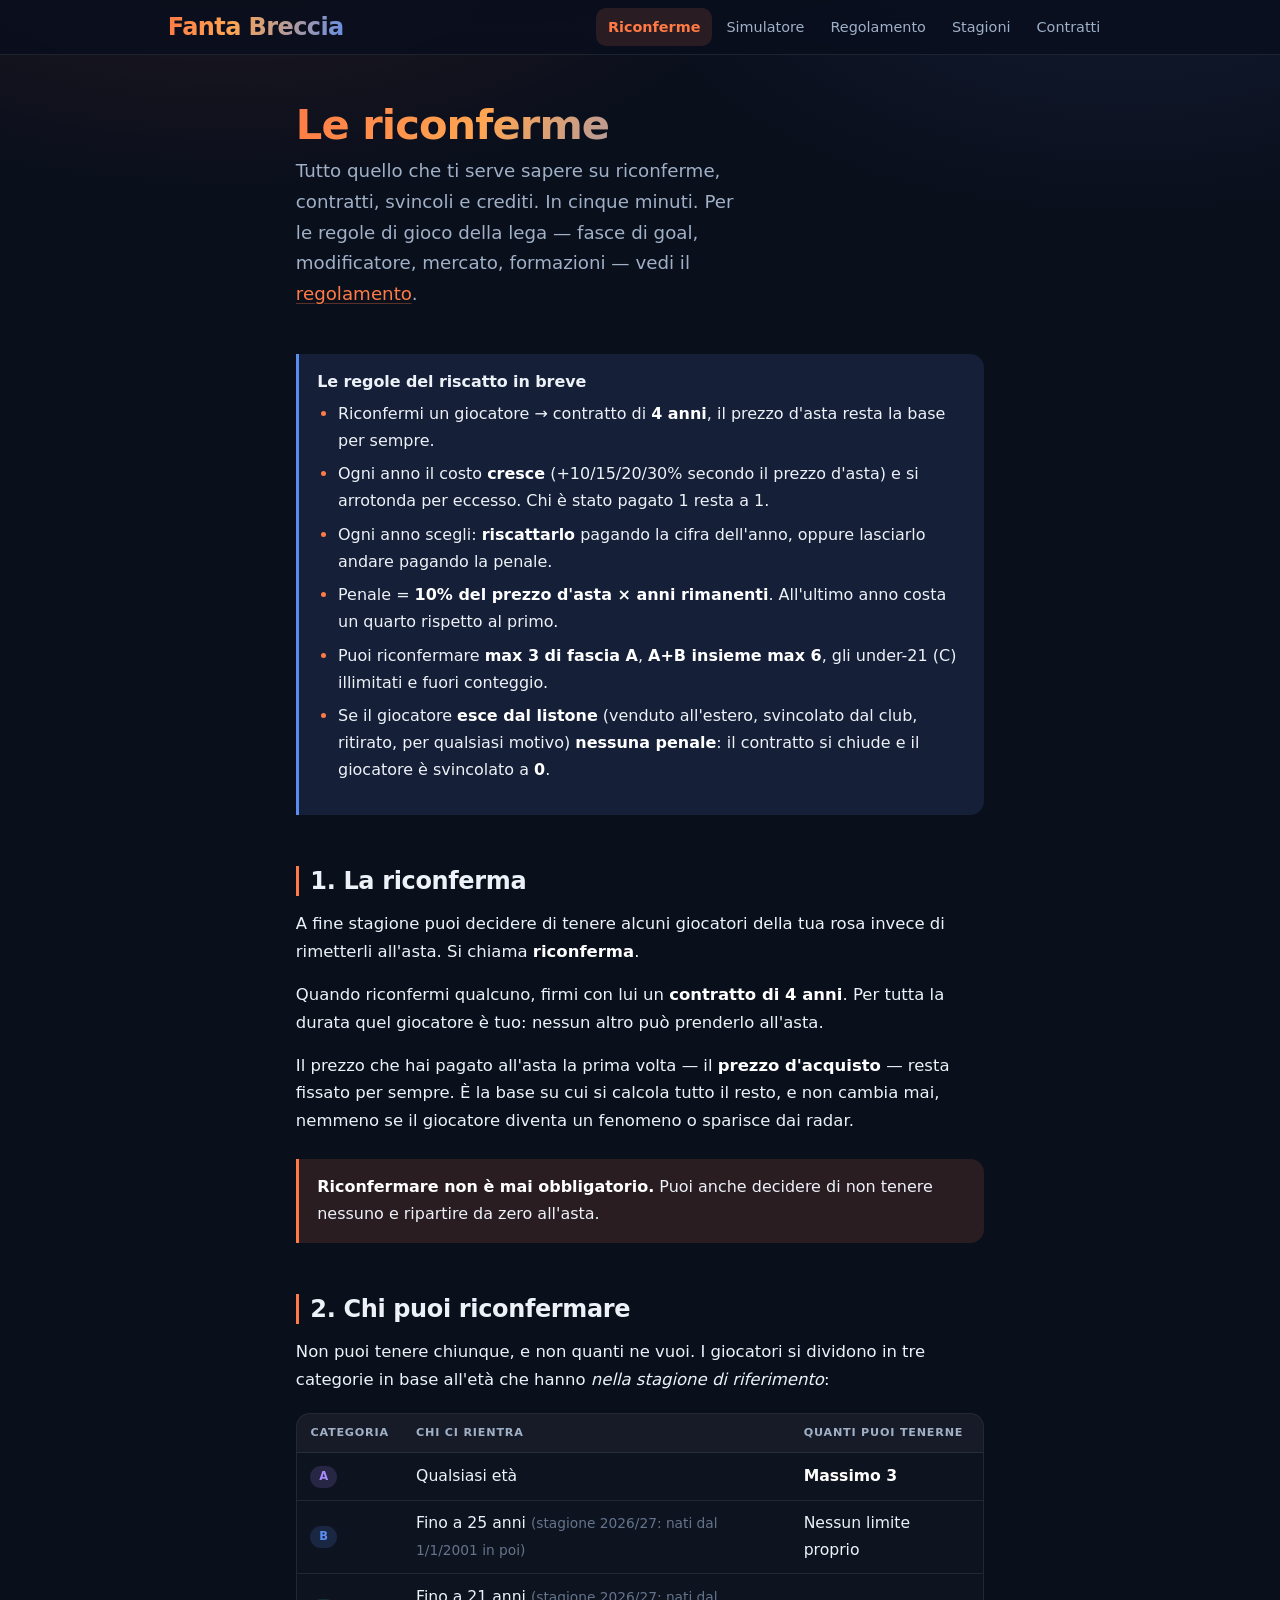
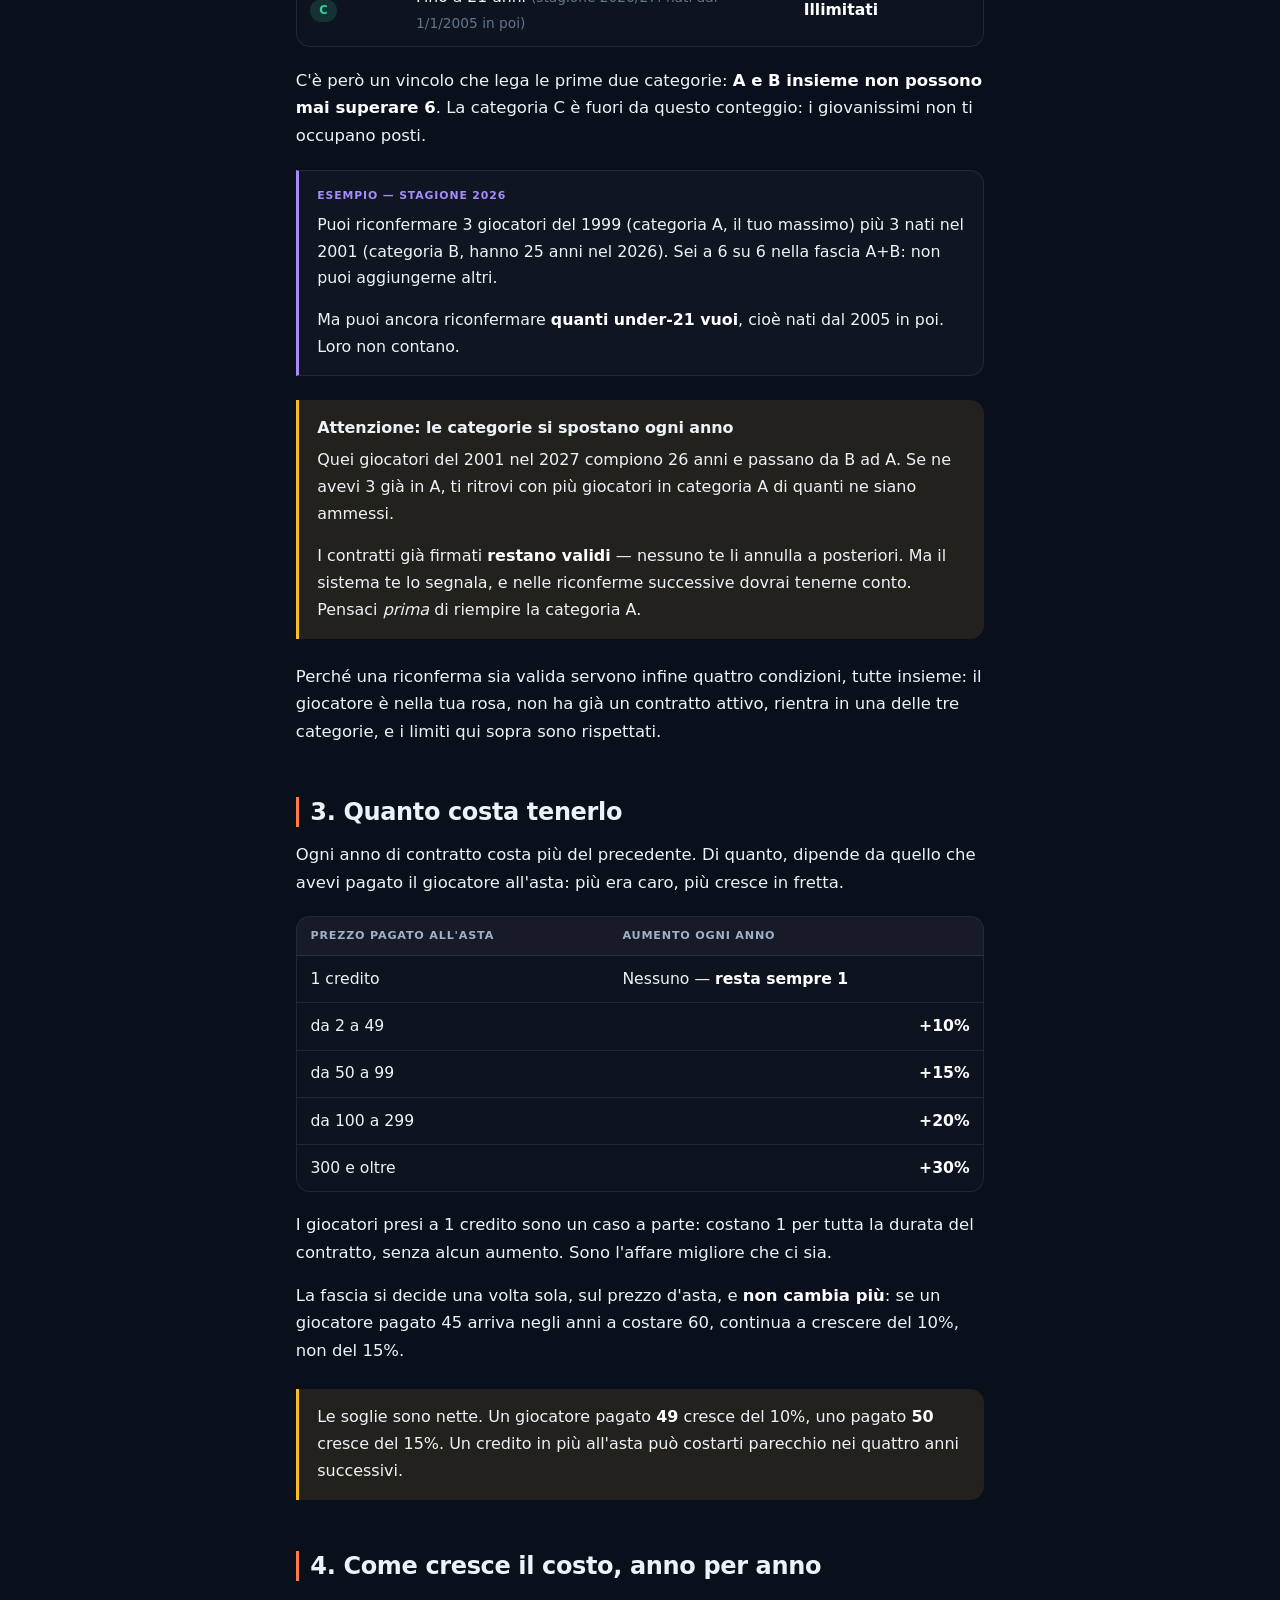
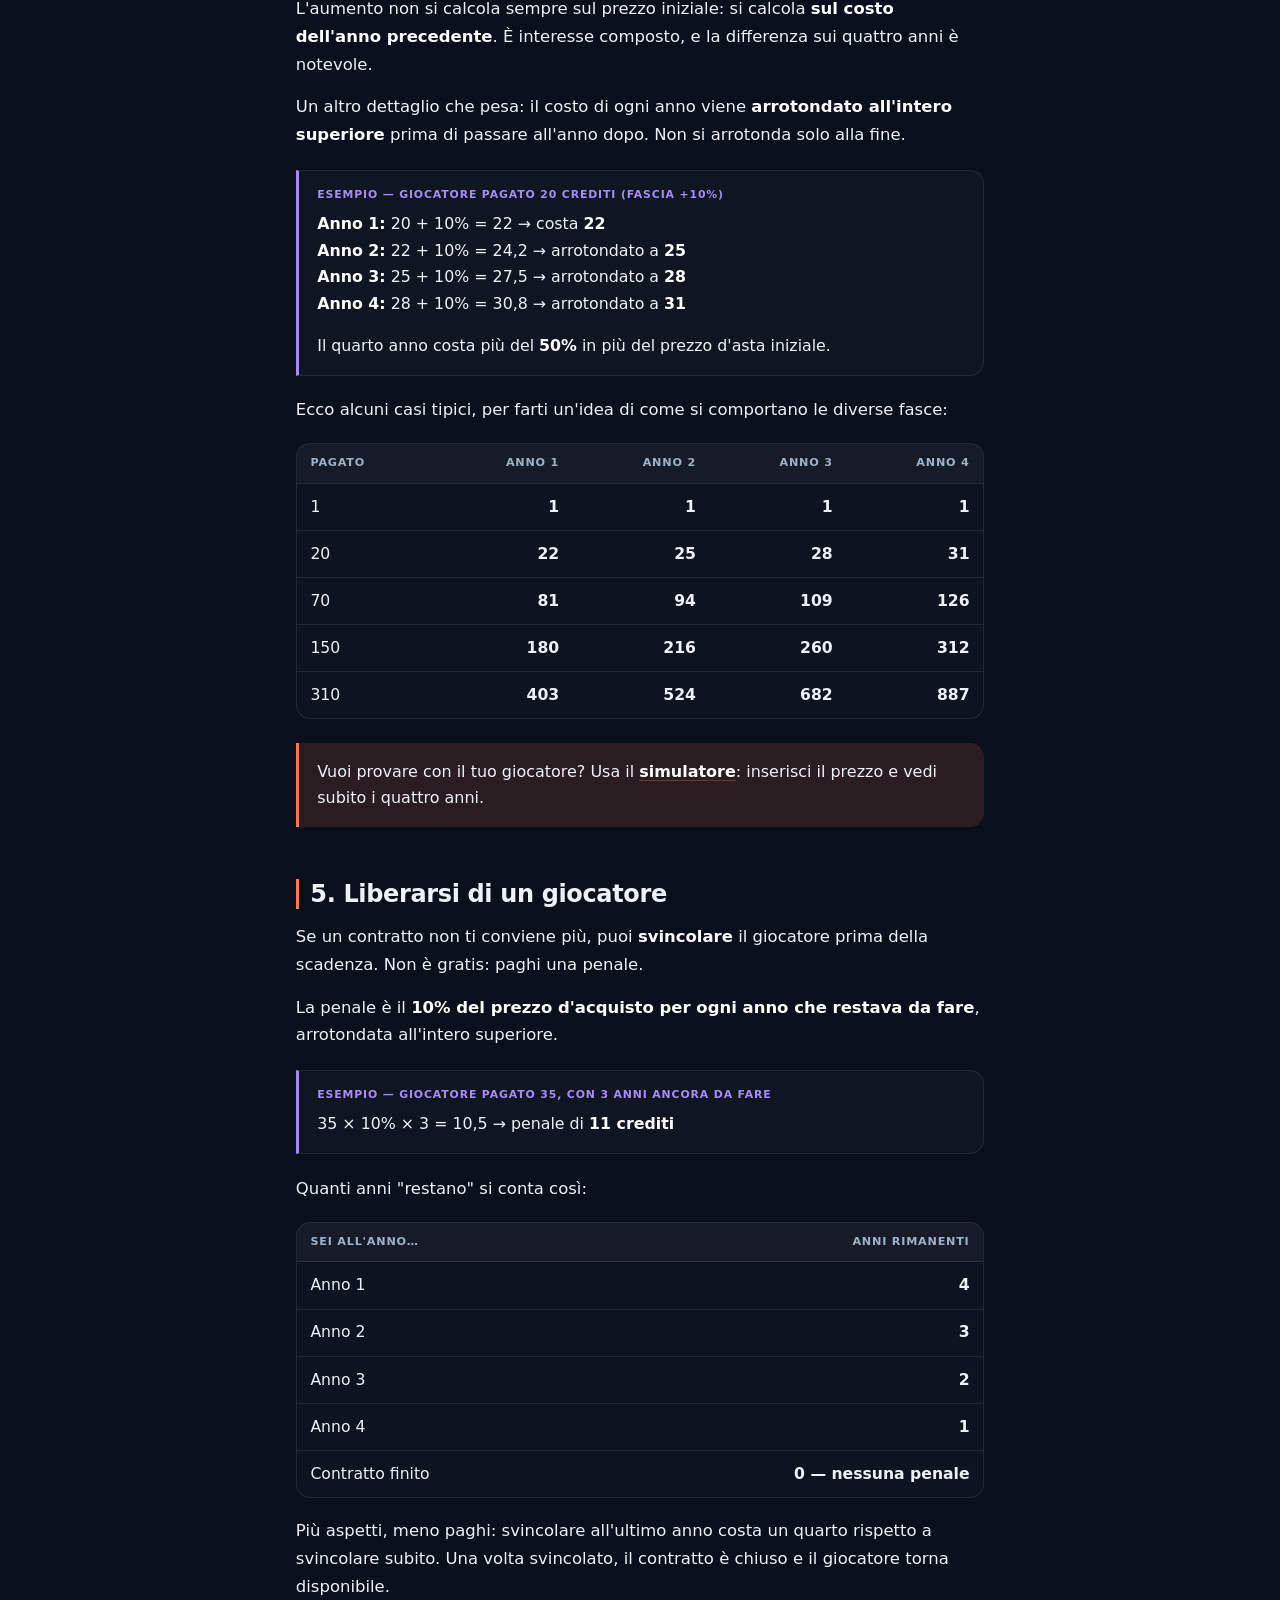
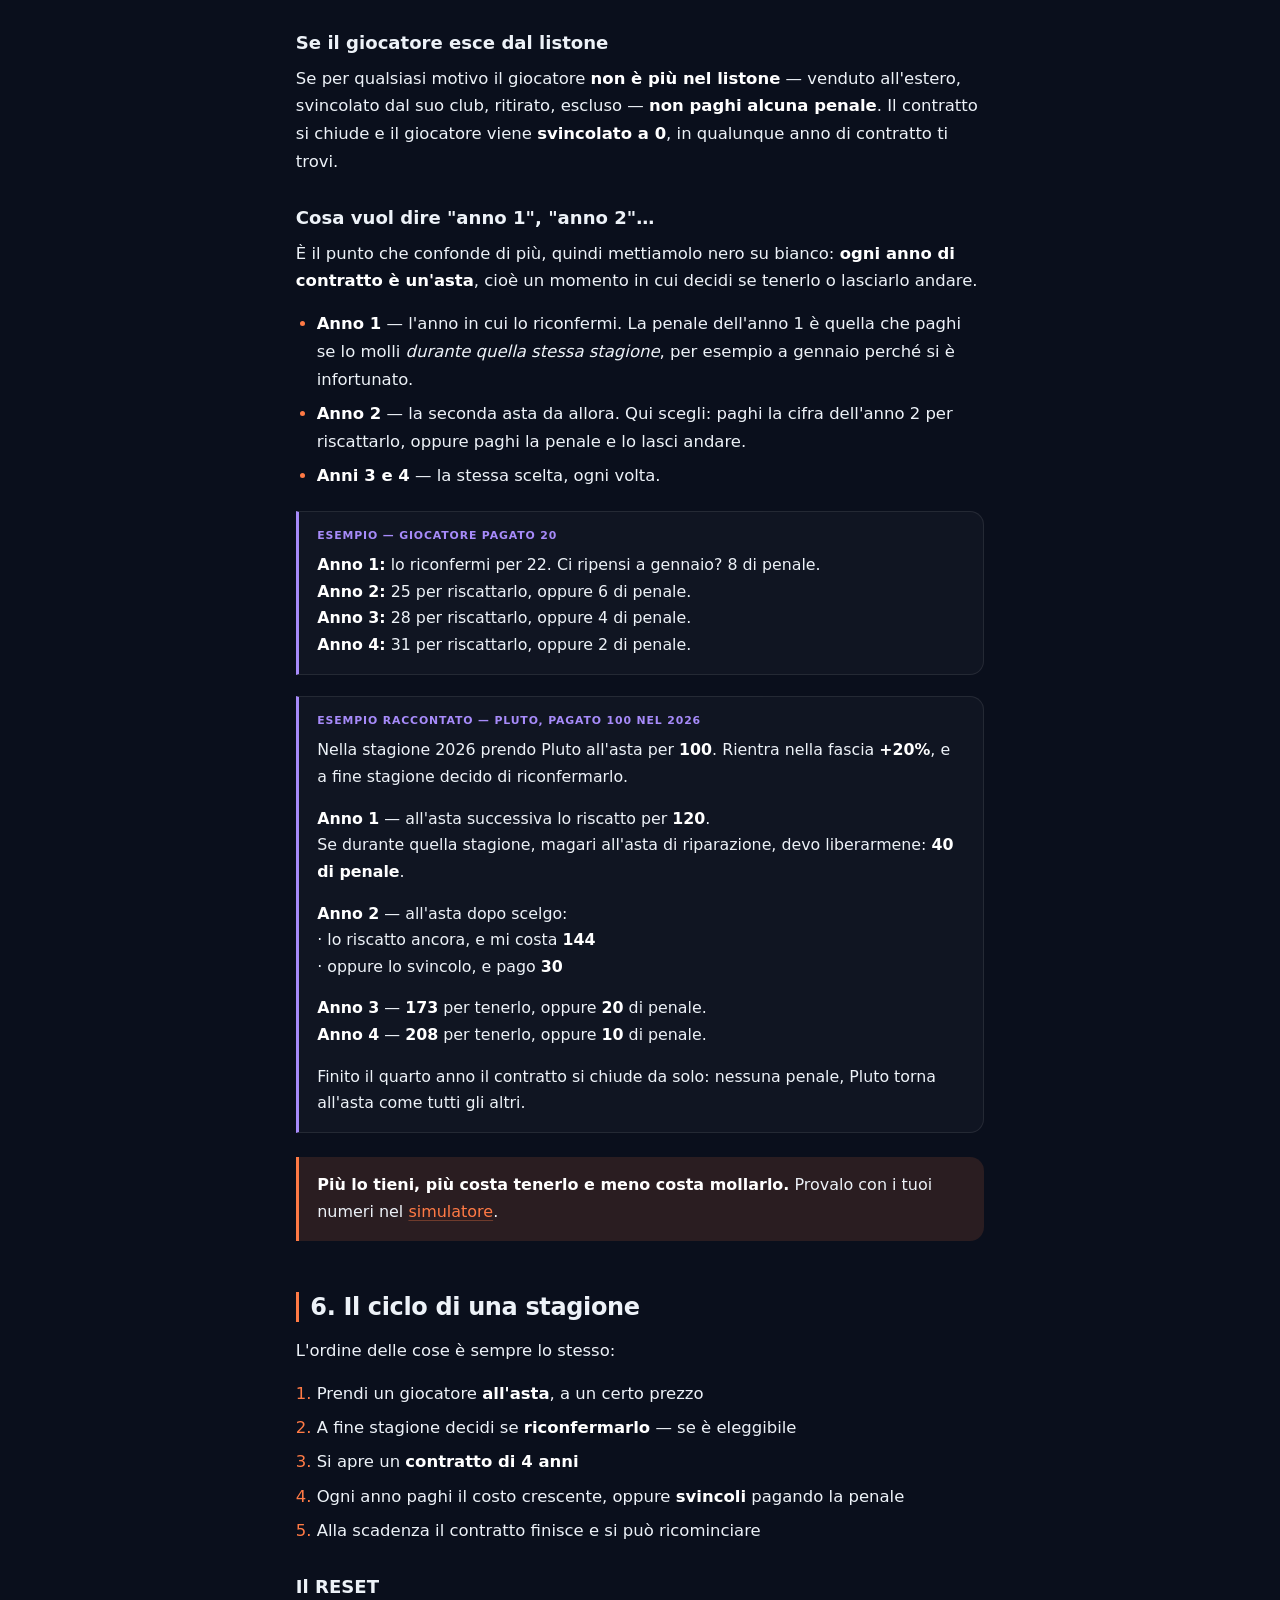
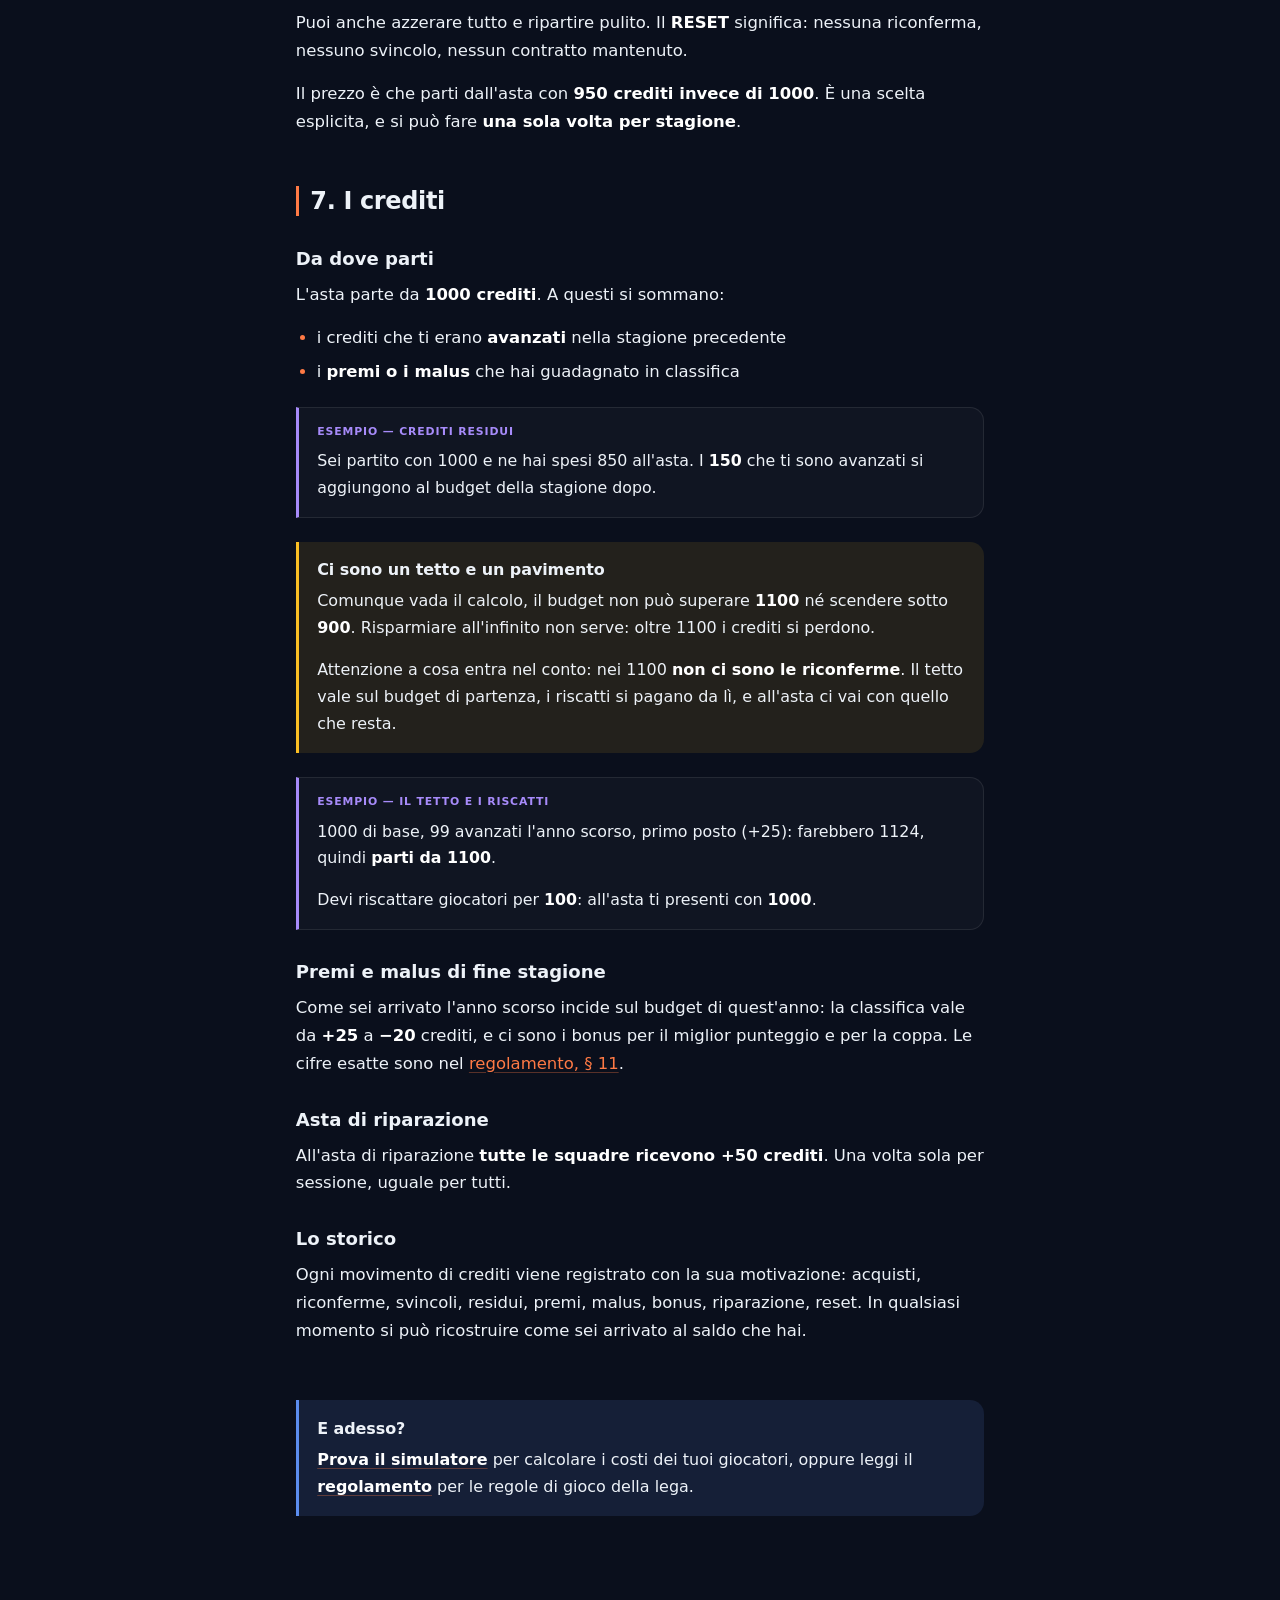
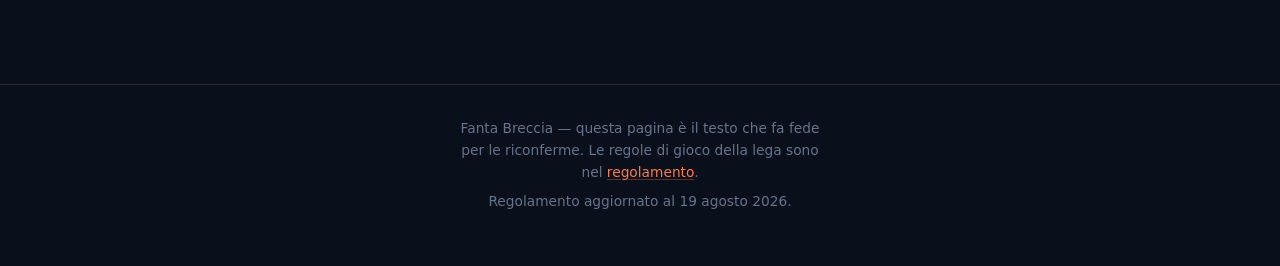
==== index.html @ 3a2d3541 "Il tetto di 1100 non comprende le riconferme Aggiunge l'esempio 1000 + 99 + 25 = 1100, meno 100 di r" ====
<!DOCTYPE html>
<html lang="it">
<head>
<meta charset="utf-8">
<meta name="viewport" content="width=device-width, initial-scale=1">
<title>Fanta Breccia — Riconferme</title>
<meta name="description" content="Le riconferme del Fanta Breccia: contratti di 4 anni, categorie, fasce di costo, svincoli, RESET e crediti.">
<link rel="stylesheet" href="css/style.css">
</head>
<body>

<nav class="nav">
  <div class="nav-inner">
    <a class="nav-brand" href="index.html">Fanta Breccia</a>
    <div class="nav-links">
      <a class="nav-link active" href="index.html">Riconferme</a>
      <a class="nav-link" href="simulatore.html">Simulatore</a>
      <a class="nav-link" href="regolamento.html">Regolamento</a>
      <a class="nav-link" href="stagioni.html">Stagioni</a>
      <a class="nav-link" href="contratti.html">Contratti</a>
    </div>
  </div>
</nav>

<main>

  <header class="hero">
    <h1>Le riconferme</h1>
    <p>Tutto quello che ti serve sapere su riconferme, contratti, svincoli e crediti. In cinque minuti. Per le regole di gioco della lega — fasce di goal, modificatore, mercato, formazioni — vedi il <a href="regolamento.html">regolamento</a>.</p>
  </header>

  <div class="callout info">
    <span class="callout-title">Le regole del riscatto in breve</span>
    <ul>
      <li>Riconfermi un giocatore → contratto di <strong>4 anni</strong>, il prezzo d'asta resta la base per sempre.</li>
      <li>Ogni anno il costo <strong>cresce</strong> (+10/15/20/30% secondo il prezzo d'asta) e si arrotonda per eccesso. Chi è stato pagato 1 resta a 1.</li>
      <li>Ogni anno scegli: <strong>riscattarlo</strong> pagando la cifra dell'anno, oppure lasciarlo andare pagando la penale.</li>
      <li>Penale = <strong>10% del prezzo d'asta × anni rimanenti</strong>. All'ultimo anno costa un quarto rispetto al primo.</li>
      <li>Puoi riconfermare <strong>max 3 di fascia A</strong>, <strong>A+B insieme max 6</strong>, gli under-21 (C) illimitati e fuori conteggio.</li>
      <li>Se il giocatore <strong>esce dal listone</strong> (venduto all'estero, svincolato dal club, ritirato, per qualsiasi motivo) <strong>nessuna penale</strong>: il contratto si chiude e il giocatore è svincolato a <strong>0</strong>.</li>
    </ul>
  </div>


  <h2 id="riconferma">1. La riconferma</h2>

  <p>A fine stagione puoi decidere di tenere alcuni giocatori della tua rosa invece di rimetterli all'asta. Si chiama <strong>riconferma</strong>.</p>

  <p>Quando riconfermi qualcuno, firmi con lui un <strong>contratto di 4 anni</strong>. Per tutta la durata quel giocatore è tuo: nessun altro può prenderlo all'asta.</p>

  <p>Il prezzo che hai pagato all'asta la prima volta — il <strong>prezzo d'acquisto</strong> — resta fissato per sempre. È la base su cui si calcola tutto il resto, e non cambia mai, nemmeno se il giocatore diventa un fenomeno o sparisce dai radar.</p>

  <div class="callout">
    <p><strong>Riconfermare non è mai obbligatorio.</strong> Puoi anche decidere di non tenere nessuno e ripartire da zero all'asta.</p>
  </div>


  <h2 id="categorie">2. Chi puoi riconfermare</h2>

  <p>Non puoi tenere chiunque, e non quanti ne vuoi. I giocatori si dividono in tre categorie in base all'età che hanno <em>nella stagione di riferimento</em>:</p>

  <div class="table-wrap">
    <table>
      <thead>
        <tr><th>Categoria</th><th>Chi ci rientra</th><th>Quanti puoi tenerne</th></tr>
      </thead>
      <tbody>
        <tr><td><span class="badge a">A</span></td><td>Qualsiasi età</td><td><strong>Massimo 3</strong></td></tr>
        <tr><td><span class="badge b">B</span></td><td>Fino a 25 anni <span class="muted">(stagione <span data-anno="stagioneLabel">2026/27</span>: nati dal 1/1/<span data-anno="natoB">2001</span> in poi)</span></td><td>Nessun limite proprio</td></tr>
        <tr><td><span class="badge c">C</span></td><td>Fino a 21 anni <span class="muted">(stagione <span data-anno="stagioneLabel">2026/27</span>: nati dal 1/1/<span data-anno="natoC">2005</span> in poi)</span></td><td><strong>Illimitati</strong></td></tr>
      </tbody>
    </table>
  </div>

  <p>C'è però un vincolo che lega le prime due categorie: <strong>A e B insieme non possono mai superare 6</strong>. La categoria C è fuori da questo conteggio: i giovanissimi non ti occupano posti.</p>

  <div class="esempio">
    <span class="esempio-label">Esempio — stagione <span data-anno="stagione">2026</span></span>
    <p>Puoi riconfermare 3 giocatori del <span data-anno="natoA">1999</span> (categoria A, il tuo massimo) più 3 nati nel <span data-anno="natoB">2001</span> (categoria B, hanno 25 anni nel <span data-anno="stagione">2026</span>). Sei a 6 su 6 nella fascia A+B: non puoi aggiungerne altri.</p>
    <p>Ma puoi ancora riconfermare <strong>quanti under-21 vuoi</strong>, cioè nati dal <span data-anno="natoC">2005</span> in poi. Loro non contano.</p>
  </div>

  <div class="callout warn">
    <span class="callout-title">Attenzione: le categorie si spostano ogni anno</span>
    <p>Quei giocatori del <span data-anno="natoB">2001</span> nel <span data-anno="prossima">2027</span> compiono 26 anni e passano da B ad A. Se ne avevi 3 già in A, ti ritrovi con più giocatori in categoria A di quanti ne siano ammessi.</p>
    <p>I contratti già firmati <strong>restano validi</strong> — nessuno te li annulla a posteriori. Ma il sistema te lo segnala, e nelle riconferme successive dovrai tenerne conto. Pensaci <em>prima</em> di riempire la categoria A.</p>
  </div>

  <p>Perché una riconferma sia valida servono infine quattro condizioni, tutte insieme: il giocatore è nella tua rosa, non ha già un contratto attivo, rientra in una delle tre categorie, e i limiti qui sopra sono rispettati.</p>


  <h2 id="fasce">3. Quanto costa tenerlo</h2>

  <p>Ogni anno di contratto costa più del precedente. Di quanto, dipende da quello che avevi pagato il giocatore all'asta: più era caro, più cresce in fretta.</p>

  <div class="table-wrap">
    <table>
      <thead>
        <tr><th>Prezzo pagato all'asta</th><th>Aumento ogni anno</th></tr>
      </thead>
      <tbody>
        <tr><td>1 credito</td><td>Nessuno — <strong>resta sempre 1</strong></td></tr>
        <tr><td>da 2 a 49</td><td class="num"><strong>+10%</strong></td></tr>
        <tr><td>da 50 a 99</td><td class="num"><strong>+15%</strong></td></tr>
        <tr><td>da 100 a 299</td><td class="num"><strong>+20%</strong></td></tr>
        <tr><td>300 e oltre</td><td class="num"><strong>+30%</strong></td></tr>
      </tbody>
    </table>
  </div>

  <p>I giocatori presi a 1 credito sono un caso a parte: costano 1 per tutta la durata del contratto, senza alcun aumento. Sono l'affare migliore che ci sia.</p>

  <p>La fascia si decide una volta sola, sul prezzo d'asta, e <strong>non cambia più</strong>: se un giocatore pagato 45 arriva negli anni a costare 60, continua a crescere del 10%, non del 15%.</p>

  <div class="callout warn">
    <p>Le soglie sono nette. Un giocatore pagato <strong>49</strong> cresce del 10%, uno pagato <strong>50</strong> cresce del 15%. Un credito in più all'asta può costarti parecchio nei quattro anni successivi.</p>
  </div>


  <h2 id="crescita">4. Come cresce il costo, anno per anno</h2>

  <p>L'aumento non si calcola sempre sul prezzo iniziale: si calcola <strong>sul costo dell'anno precedente</strong>. È interesse composto, e la differenza sui quattro anni è notevole.</p>

  <p>Un altro dettaglio che pesa: il costo di ogni anno viene <strong>arrotondato all'intero superiore</strong> prima di passare all'anno dopo. Non si arrotonda solo alla fine.</p>

  <div class="esempio">
    <span class="esempio-label">Esempio — giocatore pagato 20 crediti (fascia +10%)</span>
    <p>
      <strong>Anno 1:</strong> 20 + 10% = 22 → costa <strong>22</strong><br>
      <strong>Anno 2:</strong> 22 + 10% = 24,2 → arrotondato a <strong>25</strong><br>
      <strong>Anno 3:</strong> 25 + 10% = 27,5 → arrotondato a <strong>28</strong><br>
      <strong>Anno 4:</strong> 28 + 10% = 30,8 → arrotondato a <strong>31</strong>
    </p>
    <p>Il quarto anno costa più del <strong>50%</strong> in più del prezzo d'asta iniziale.</p>
  </div>

  <p>Ecco alcuni casi tipici, per farti un'idea di come si comportano le diverse fasce:</p>

  <div class="table-wrap">
    <table>
      <thead>
        <tr><th>Pagato</th><th class="num">Anno 1</th><th class="num">Anno 2</th><th class="num">Anno 3</th><th class="num">Anno 4</th></tr>
      </thead>
      <tbody>
        <tr><td>1</td><td class="num">1</td><td class="num">1</td><td class="num">1</td><td class="num">1</td></tr>
        <tr><td>20</td><td class="num">22</td><td class="num">25</td><td class="num">28</td><td class="num">31</td></tr>
        <tr><td>70</td><td class="num">81</td><td class="num">94</td><td class="num">109</td><td class="num">126</td></tr>
        <tr><td>150</td><td class="num">180</td><td class="num">216</td><td class="num">260</td><td class="num">312</td></tr>
        <tr><td>310</td><td class="num">403</td><td class="num">524</td><td class="num">682</td><td class="num">887</td></tr>
      </tbody>
    </table>
  </div>

  <div class="callout">
    <p>Vuoi provare con il tuo giocatore? Usa il <a href="simulatore.html"><strong>simulatore</strong></a>: inserisci il prezzo e vedi subito i quattro anni.</p>
  </div>


  <h2 id="svincolo">5. Liberarsi di un giocatore</h2>

  <p>Se un contratto non ti conviene più, puoi <strong>svincolare</strong> il giocatore prima della scadenza. Non è gratis: paghi una penale.</p>

  <p>La penale è il <strong>10% del prezzo d'acquisto per ogni anno che restava da fare</strong>, arrotondata all'intero superiore.</p>

  <div class="esempio">
    <span class="esempio-label">Esempio — giocatore pagato 35, con 3 anni ancora da fare</span>
    <p>35 × 10% × 3 = 10,5 → penale di <strong>11 crediti</strong></p>
  </div>

  <p>Quanti anni "restano" si conta così:</p>

  <div class="table-wrap">
    <table>
      <thead>
        <tr><th>Sei all'anno…</th><th class="num">Anni rimanenti</th></tr>
      </thead>
      <tbody>
        <tr><td>Anno 1</td><td class="num">4</td></tr>
        <tr><td>Anno 2</td><td class="num">3</td></tr>
        <tr><td>Anno 3</td><td class="num">2</td></tr>
        <tr><td>Anno 4</td><td class="num">1</td></tr>
        <tr><td>Contratto finito</td><td class="num">0 — nessuna penale</td></tr>
      </tbody>
    </table>
  </div>

  <p>Più aspetti, meno paghi: svincolare all'ultimo anno costa un quarto rispetto a svincolare subito. Una volta svincolato, il contratto è chiuso e il giocatore torna disponibile.</p>

  <h3>Se il giocatore esce dal listone</h3>

  <p>Se per qualsiasi motivo il giocatore <strong>non è più nel listone</strong> — venduto all'estero, svincolato dal suo club, ritirato, escluso — <strong>non paghi alcuna penale</strong>. Il contratto si chiude e il giocatore viene <strong>svincolato a 0</strong>, in qualunque anno di contratto ti trovi.</p>

  <h3>Cosa vuol dire "anno 1", "anno 2"…</h3>

  <p>È il punto che confonde di più, quindi mettiamolo nero su bianco: <strong>ogni anno di contratto è un'asta</strong>, cioè un momento in cui decidi se tenerlo o lasciarlo andare.</p>

  <ul>
    <li><strong>Anno 1</strong> — l'anno in cui lo riconfermi. La penale dell'anno 1 è quella che paghi se lo molli <em>durante quella stessa stagione</em>, per esempio a gennaio perché si è infortunato.</li>
    <li><strong>Anno 2</strong> — la seconda asta da allora. Qui scegli: paghi la cifra dell'anno 2 per riscattarlo, oppure paghi la penale e lo lasci andare.</li>
    <li><strong>Anni 3 e 4</strong> — la stessa scelta, ogni volta.</li>
  </ul>

  <div class="esempio">
    <span class="esempio-label">Esempio — giocatore pagato 20</span>
    <p>
      <strong>Anno 1:</strong> lo riconfermi per 22. Ci ripensi a gennaio? 8 di penale.<br>
      <strong>Anno 2:</strong> 25 per riscattarlo, oppure 6 di penale.<br>
      <strong>Anno 3:</strong> 28 per riscattarlo, oppure 4 di penale.<br>
      <strong>Anno 4:</strong> 31 per riscattarlo, oppure 2 di penale.
    </p>
  </div>

  <div class="esempio">
    <span class="esempio-label">Esempio raccontato — Pluto, pagato 100 nel <span data-anno="stagione">2026</span></span>
    <p>Nella stagione <span data-anno="stagione">2026</span> prendo Pluto all'asta per <strong>100</strong>. Rientra nella fascia <strong>+20%</strong>, e a fine stagione decido di riconfermarlo.</p>
    <p>
      <strong>Anno 1</strong> — all'asta successiva lo riscatto per <strong>120</strong>.<br>
      Se durante quella stagione, magari all'asta di riparazione, devo liberarmene: <strong>40 di penale</strong>.
    </p>
    <p>
      <strong>Anno 2</strong> — all'asta dopo scelgo:<br>
      · lo riscatto ancora, e mi costa <strong>144</strong><br>
      · oppure lo svincolo, e pago <strong>30</strong>
    </p>
    <p>
      <strong>Anno 3</strong> — <strong>173</strong> per tenerlo, oppure <strong>20</strong> di penale.<br>
      <strong>Anno 4</strong> — <strong>208</strong> per tenerlo, oppure <strong>10</strong> di penale.
    </p>
    <p>Finito il quarto anno il contratto si chiude da solo: nessuna penale, Pluto torna all'asta come tutti gli altri.</p>
  </div>

  <div class="callout">
    <p><strong>Più lo tieni, più costa tenerlo e meno costa mollarlo.</strong> Provalo con i tuoi numeri nel <a href="simulatore.html">simulatore</a>.</p>
  </div>


  <h2 id="ciclo">6. Il ciclo di una stagione</h2>

  <p>L'ordine delle cose è sempre lo stesso:</p>

  <ol>
    <li>Prendi un giocatore <strong>all'asta</strong>, a un certo prezzo</li>
    <li>A fine stagione decidi se <strong>riconfermarlo</strong> — se è eleggibile</li>
    <li>Si apre un <strong>contratto di 4 anni</strong></li>
    <li>Ogni anno paghi il costo crescente, oppure <strong>svincoli</strong> pagando la penale</li>
    <li>Alla scadenza il contratto finisce e si può ricominciare</li>
  </ol>

  <h3>Il RESET</h3>

  <p>Puoi anche azzerare tutto e ripartire pulito. Il <strong>RESET</strong> significa: nessuna riconferma, nessuno svincolo, nessun contratto mantenuto.</p>

  <p>Il prezzo è che parti dall'asta con <strong>950 crediti invece di 1000</strong>. È una scelta esplicita, e si può fare <strong>una sola volta per stagione</strong>.</p>


  <h2 id="crediti">7. I crediti</h2>

  <h3>Da dove parti</h3>

  <p>L'asta parte da <strong>1000 crediti</strong>. A questi si sommano:</p>
  <ul>
    <li>i crediti che ti erano <strong>avanzati</strong> nella stagione precedente</li>
    <li>i <strong>premi o i malus</strong> che hai guadagnato in classifica</li>
  </ul>

  <div class="esempio">
    <span class="esempio-label">Esempio — crediti residui</span>
    <p>Sei partito con 1000 e ne hai spesi 850 all'asta. I <strong>150</strong> che ti sono avanzati si aggiungono al budget della stagione dopo.</p>
  </div>

  <div class="callout warn">
    <span class="callout-title">Ci sono un tetto e un pavimento</span>
    <p>Comunque vada il calcolo, il budget non può superare <strong>1100</strong> né scendere sotto <strong>900</strong>. Risparmiare all'infinito non serve: oltre 1100 i crediti si perdono.</p>
    <p>Attenzione a cosa entra nel conto: nei 1100 <strong>non ci sono le riconferme</strong>. Il tetto vale sul budget di partenza, i riscatti si pagano da lì, e all'asta ci vai con quello che resta.</p>
  </div>

  <div class="esempio">
    <span class="esempio-label">Esempio — il tetto e i riscatti</span>
    <p>1000 di base, 99 avanzati l'anno scorso, primo posto (+25): farebbero 1124, quindi <strong>parti da 1100</strong>.</p>
    <p>Devi riscattare giocatori per <strong>100</strong>: all'asta ti presenti con <strong>1000</strong>.</p>
  </div>

  <h3>Premi e malus di fine stagione</h3>

  <p>Come sei arrivato l'anno scorso incide sul budget di quest'anno: la classifica vale da <strong>+25</strong> a <strong>−20</strong> crediti, e ci sono i bonus per il miglior punteggio e per la coppa. Le cifre esatte sono nel <a href="regolamento.html#s11">regolamento, § 11</a>.</p>

  <h3>Asta di riparazione</h3>

  <p>All'asta di riparazione <strong>tutte le squadre ricevono +50 crediti</strong>. Una volta sola per sessione, uguale per tutti.</p>

  <h3>Lo storico</h3>

  <p>Ogni movimento di crediti viene registrato con la sua motivazione: acquisti, riconferme, svincoli, residui, premi, malus, bonus, riparazione, reset. In qualsiasi momento si può ricostruire come sei arrivato al saldo che hai.</p>



  <div class="callout info" style="margin-top:56px">
    <span class="callout-title">E adesso?</span>
    <p><a href="simulatore.html"><strong>Prova il simulatore</strong></a> per calcolare i costi dei tuoi giocatori, oppure leggi il <a href="regolamento.html"><strong>regolamento</strong></a> per le regole di gioco della lega.</p>
  </div>

</main>

<footer>
  <p>Fanta Breccia — questa pagina è il testo che fa fede per le riconferme. Le regole di gioco della lega sono nel <a href="regolamento.html">regolamento</a>.</p>
  <p>Regolamento aggiornato al 19 agosto 2026.</p>
</footer>

<script src="js/anni.js"></script>
<script src="js/tabelle.js"></script>
</body>
</html>
---- css/style.css ----
/*
 * Fanta Breccia — foglio di stile unico
 *
 * Progettato prima per il telefono: è da lì che si legge il regolamento
 * durante l'asta. Le regole per schermi larghi arrivano dopo, in coda.
 *
 * Le tabelle con 3+ colonne diventano schede sotto i 640px (vedi
 * js/tabelle.js): niente scorrimento orizzontale su telefono.
 */

/* ====================================================================
   1. Variabili
   ==================================================================== */

:root {
  /* Sfondi */
  --bg: #0A0F1C;
  --bg-2: #111A2E;
  --surface: rgba(23, 33, 54, 0.72);
  --surface-solid: #162034;
  --elevated: rgba(255, 255, 255, 0.045);

  /* Testo */
  --text: #EDF2F8;
  --text-2: #9FB0C7;
  --text-3: #64748B;

  /* Accenti */
  --orange: #FF7A45;
  --orange-2: #FFA552;
  --orange-soft: rgba(255, 122, 69, 0.13);
  --orange-line: rgba(255, 122, 69, 0.32);
  --blue: #5B8DEF;
  --blue-soft: rgba(91, 141, 239, 0.13);
  --violet: #A78BFA;

  --gradient: linear-gradient(120deg, #FF7A45 0%, #FFA552 28%, #5B8DEF 72%, #A78BFA 100%);

  /* Semantici */
  --ok: #34D399;
  --ko: #F87171;
  --warn: #FBBF24;

  /* Medaglie */
  --oro: #FFD24A;
  --argento: #CBD5E1;
  --bronzo: #D08B4F;

  /* Bordi e raggi */
  --line: rgba(255, 255, 255, 0.085);
  --line-2: rgba(255, 255, 255, 0.16);
  --r-s: 10px;
  --r: 14px;
  --r-l: 20px;

  /* Ombre */
  --sh: 0 1px 2px rgba(0, 0, 0, 0.3);
  --sh-l: 0 12px 32px rgba(0, 0, 0, 0.36);

  /* Tipografia fluida */
  --f: 'Segoe UI', 'Inter', system-ui, -apple-system, sans-serif;
  --f-mono: ui-monospace, SFMono-Regular, Menlo, Consolas, monospace;

  --t-base: clamp(0.94rem, 0.9rem + 0.2vw, 1.03rem);
  --t-small: clamp(0.8rem, 0.78rem + 0.1vw, 0.86rem);
  --t-h1: clamp(1.65rem, 1.3rem + 1.9vw, 2.6rem);
  --t-h2: clamp(1.22rem, 1.08rem + 0.7vw, 1.5rem);
  --t-h3: clamp(1.02rem, 0.97rem + 0.25vw, 1.13rem);

  /* Ritmo verticale */
  --sp: clamp(1rem, 0.85rem + 0.8vw, 1.5rem);
}

*, *::before, *::after { box-sizing: border-box; }

html {
  scroll-behavior: smooth;
  scroll-padding-top: 72px;
  -webkit-text-size-adjust: 100%;
}

@media (prefers-reduced-motion: reduce) {
  html { scroll-behavior: auto; }
  * { transition: none !important; animation: none !important; }
}

body {
  margin: 0;
  font-family: var(--f);
  font-size: var(--t-base);
  line-height: 1.68;
  color: var(--text);
  background: var(--bg);
  /* Alone luminoso in alto: dà profondità senza appesantire */
  background-image:
    radial-gradient(58rem 30rem at 18% -12%, rgba(255, 122, 69, 0.11), transparent 62%),
    radial-gradient(52rem 28rem at 88% -6%, rgba(91, 141, 239, 0.10), transparent 60%);
  background-attachment: fixed;
  background-repeat: no-repeat;
  -webkit-font-smoothing: antialiased;
}

/* ====================================================================
   2. Navigazione
   ==================================================================== */

.nav {
  position: sticky;
  top: 0;
  z-index: 50;
  background: rgba(10, 15, 28, 0.86);
  backdrop-filter: saturate(160%) blur(14px);
  -webkit-backdrop-filter: saturate(160%) blur(14px);
  border-bottom: 1px solid var(--line);
}

.nav-inner {
  max-width: 62rem;
  margin: 0 auto;
  padding: 0 var(--sp);
  display: flex;
  align-items: center;
  gap: 0.5rem;
  min-height: 54px;
}

.nav-links {
  display: flex;
  align-items: center;
  gap: 2px;
  margin-left: auto;
  /* Su schermi larghi stanno in riga; su telefono vanno a capo (§ 10):
     mai una barra che scorre, altrimenti l'ultima voce resta nascosta. */
  flex-wrap: wrap;
}

.nav-brand {
  font-weight: 850;
  font-size: clamp(1.15rem, 1rem + 0.7vw, 1.5rem);
  letter-spacing: -0.025em;
  text-decoration: none;
  white-space: nowrap;
  padding-right: 0.5rem;
  /* Sfumatura arancio → blu: è l'identità del sito, non un dettaglio */
  background: linear-gradient(100deg, var(--orange) 0%, var(--orange-2) 35%, var(--blue) 100%);
  -webkit-background-clip: text;
  background-clip: text;
  color: transparent;
}

.nav-link {
  position: relative;
  color: var(--text-2);
  text-decoration: none;
  padding: 7px 12px;
  border-radius: var(--r-s);
  font-size: 0.9rem;
  font-weight: 500;
  white-space: nowrap;
  transition: color 0.16s, background 0.16s;
}
.nav-link:hover { color: var(--text); background: var(--elevated); }

.nav-link.active {
  color: var(--orange);
  font-weight: 650;
  background: var(--orange-soft);
}

/* ====================================================================
   3. Struttura
   ==================================================================== */

main {
  max-width: 46rem;
  margin: 0 auto;
  padding: clamp(1.6rem, 1rem + 2.4vw, 3rem) var(--sp) 5rem;
}

.hero { margin-bottom: clamp(1.8rem, 1.2rem + 2vw, 3rem); }

.hero h1 {
  font-size: var(--t-h1);
  line-height: 1.12;
  letter-spacing: -0.022em;
  margin: 0 0 0.5rem;
  background: var(--gradient);
  -webkit-background-clip: text;
  background-clip: text;
  color: transparent;
}

.hero p {
  color: var(--text-2);
  font-size: clamp(0.98rem, 0.94rem + 0.3vw, 1.14rem);
  margin: 0;
  max-width: 38ch;
}

h2 {
  font-size: var(--t-h2);
  line-height: 1.25;
  letter-spacing: -0.015em;
  margin: clamp(2.2rem, 1.6rem + 2vw, 3.4rem) 0 0.9rem;
  padding-left: 0.72rem;
  border-left: 3px solid var(--orange);
}

h3 {
  font-size: var(--t-h3);
  line-height: 1.35;
  margin: 1.9rem 0 0.6rem;
  color: var(--text);
}

p { margin: 0 0 0.95rem; }

a {
  color: var(--orange);
  text-decoration-color: var(--orange-line);
  text-underline-offset: 0.18em;
}
a:hover { text-decoration-color: var(--orange); }

strong { color: #fff; font-weight: 650; }

ul, ol { padding-left: 1.3rem; margin: 0 0 1rem; }
li { margin-bottom: 0.42rem; }
li::marker { color: var(--orange); }

code {
  font-family: var(--f-mono);
  font-size: 0.87em;
  background: var(--elevated);
  border: 1px solid var(--line);
  padding: 0.1em 0.4em;
  border-radius: 6px;
  color: var(--blue);
  overflow-wrap: anywhere;
}

pre {
  background: var(--surface-solid);
  border: 1px solid var(--line);
  border-radius: var(--r);
  padding: 1rem;
  overflow-x: auto;
  font-size: 0.86rem;
  line-height: 1.6;
  box-shadow: var(--sh);
}
pre code { background: none; border: none; padding: 0; color: var(--text); }

hr { border: none; border-top: 1px solid var(--line); margin: 2.4rem 0; }

/* ====================================================================
   4. Riquadri
   ==================================================================== */

.card {
  background: linear-gradient(160deg, rgba(31, 43, 68, 0.8), rgba(16, 24, 42, 0.9));
  border: 1px solid var(--line);
  border-radius: var(--r-l);
  padding: clamp(1.1rem, 0.9rem + 1vw, 1.6rem);
  margin: 1.5rem 0;
  box-shadow: var(--sh-l);
}

.callout {
  position: relative;
  border-left: 3px solid var(--orange);
  background: var(--orange-soft);
  border-radius: 0 var(--r) var(--r) 0;
  padding: 0.95rem 1.15rem;
  margin: 1.5rem 0;
  font-size: 0.97em;
}
.callout.info { border-left-color: var(--blue); background: var(--blue-soft); }
.callout.warn { border-left-color: var(--warn); background: rgba(251, 191, 36, 0.1); }
.callout p:last-child { margin-bottom: 0; }

.callout-title {
  display: block;
  font-weight: 700;
  margin-bottom: 0.3rem;
  letter-spacing: -0.005em;
}

.esempio {
  background: rgba(255, 255, 255, 0.028);
  border: 1px solid var(--line);
  border-left: 3px solid var(--violet);
  border-radius: 0 var(--r) var(--r) 0;
  padding: 0.95rem 1.15rem;
  margin: 1.3rem 0;
  font-size: 0.96em;
}
.esempio-label {
  display: block;
  text-transform: uppercase;
  letter-spacing: 0.08em;
  font-size: 0.68rem;
  color: var(--violet);
  margin-bottom: 0.45rem;
  font-weight: 800;
}
.esempio p:last-child { margin-bottom: 0; }

/* ====================================================================
   5. Tabelle
   ==================================================================== */

.table-wrap {
  margin: 1.2rem 0;
  border: 1px solid var(--line);
  border-radius: var(--r);
  overflow: hidden;
  background: rgba(255, 255, 255, 0.02);
}

table {
  width: 100%;
  border-collapse: collapse;
  font-size: 0.95em;
}

th, td {
  padding: 0.62rem 0.85rem;
  text-align: left;
  border-bottom: 1px solid var(--line);
  vertical-align: middle;
}

th {
  background: rgba(255, 255, 255, 0.035);
  font-size: 0.7rem;
  text-transform: uppercase;
  letter-spacing: 0.07em;
  color: var(--text-2);
  font-weight: 800;
  white-space: nowrap;
}

tbody tr:last-child td { border-bottom: none; }
tbody tr { transition: background 0.14s; }
tbody tr:hover { background: rgba(255, 255, 255, 0.028); }

.num { text-align: right; font-variant-numeric: tabular-nums; }
td.num { font-weight: 600; }

.nota-tabella {
  font-size: var(--t-small);
  color: var(--text-3);
  margin: -0.4rem 0 1.2rem;
  line-height: 1.55;
}

/* Inciso secondario dentro una riga di testo o di tabella */
.muted { color: var(--text-3); font-size: var(--t-small); }

/* Etichette e valori */

.badge {
  display: inline-block;
  padding: 0.1rem 0.55rem;
  border-radius: 999px;
  font-size: 0.72rem;
  font-weight: 700;
  letter-spacing: 0.01em;
  white-space: nowrap;
  vertical-align: middle;
}
.badge.a { background: rgba(167, 139, 250, 0.16); color: var(--violet); }
.badge.b { background: rgba(91, 141, 239, 0.16); color: var(--blue); }
.badge.c { background: rgba(52, 211, 153, 0.16); color: var(--ok); }

.pos { color: var(--ok); font-weight: 700; }
.neg { color: var(--ko); font-weight: 700; }

/* Podio: le prime tre posizioni si riconoscono a colpo d'occhio */
tr[data-pos="1"] td:first-child { color: var(--oro); font-weight: 800; }
tr[data-pos="2"] td:first-child { color: var(--argento); font-weight: 800; }
tr[data-pos="3"] td:first-child { color: var(--bronzo); font-weight: 800; }
tr[data-pos="1"] { background: linear-gradient(90deg, rgba(255, 210, 74, 0.07), transparent 55%); }

/* ====================================================================
   6. Indice del regolamento
   ==================================================================== */

.toc {
  background: var(--surface);
  border: 1px solid var(--line);
  border-radius: var(--r-l);
  padding: 1.1rem 1.3rem;
  margin-bottom: 2.2rem;
}
.toc h2 {
  margin: 0 0 0.7rem;
  font-size: 0.72rem;
  text-transform: uppercase;
  letter-spacing: 0.1em;
  color: var(--text-3);
  border: none;
  padding: 0;
}
.toc ol {
  margin: 0;
  padding-left: 1.4rem;
  columns: 1;
}
.toc li { margin-bottom: 0.34rem; break-inside: avoid; }
.toc a {
  color: var(--text-2);
  text-decoration: none;
  font-size: 0.92rem;
}
.toc a:hover { color: var(--orange); }

.sezione { scroll-margin-top: 72px; }
.sezione h2 { display: flex; align-items: baseline; gap: 0.6rem; flex-wrap: wrap; }
.sezione h2 .num {
  font-size: 0.74rem;
  color: var(--orange);
  font-weight: 800;
  letter-spacing: 0.04em;
  text-align: left;
}

.back-top {
  display: inline-block;
  font-size: 0.76rem;
  color: var(--text-3);
  text-decoration: none;
  margin-top: 0.5rem;
}
.back-top:hover { color: var(--orange); }

/* ====================================================================
   7. Simulatore
   ==================================================================== */

.sim-card { margin-top: 0; }

/* Campo e pulsante sulla stessa riga: il pulsante serve soprattutto a
   chiudere la tastiera sul telefono. */
.sim-riga {
  display: flex;
  gap: 0.6rem;
  align-items: stretch;
}
.sim-riga input[type="number"] { flex: 1 1 auto; width: auto; min-width: 0; }

.btn-calcola {
  flex: 0 0 auto;
  font-family: var(--f);
  font-size: 1rem;
  font-weight: 750;
  padding: 0 1.4rem;
  border: none;
  border-radius: var(--r);
  background: var(--gradient);
  color: #10131c;
  cursor: pointer;
  transition: filter 0.15s, transform 0.1s;
}
.btn-calcola:hover { filter: brightness(1.1); }
.btn-calcola:active { transform: translateY(1px); }

.sim-preset {
  display: flex;
  align-items: center;
  gap: 0.7rem;
  flex-wrap: wrap;
  margin-top: 0.9rem;
}
.sim-preset-etichetta {
  font-size: 0.68rem;
  text-transform: uppercase;
  letter-spacing: 0.08em;
  font-weight: 800;
  color: var(--text-3);
}

/* --- Schede degli anni --- */

.anni-griglia {
  display: grid;
  grid-template-columns: repeat(auto-fit, minmax(15rem, 1fr));
  gap: 0.8rem;
  margin: 1.2rem 0;
}

.anno-card {
  background: linear-gradient(160deg, rgba(31, 43, 68, 0.72), rgba(16, 24, 42, 0.88));
  border: 1px solid var(--line);
  border-radius: var(--r-l);
  padding: 1rem 1.1rem;
  display: flex;
  flex-direction: column;
}

.anno-card-testa {
  display: flex;
  align-items: baseline;
  gap: 0.5rem;
  flex-wrap: wrap;
  padding-bottom: 0.7rem;
  border-bottom: 1px solid var(--line);
}
.anno-card-num {
  font-size: 1.1rem;
  font-weight: 850;
  letter-spacing: -0.01em;
}
.anno-card-quando { font-size: 0.78rem; color: var(--text-3); }

/* Le due alternative: tre colonne fisse, così i numeri restano incolonnati
   fra loro e da una scheda all'altra. */
.scelte { margin: 0.8rem 0; }

.scelta {
  display: grid;
  grid-template-columns: 1fr auto 4.5rem;
  align-items: baseline;
  gap: 0.5rem;
  padding: 0.35rem 0;
}
.scelta + .scelta { border-top: 1px dashed var(--line); }

.scelta-etichetta {
  font-size: 0.78rem;
  font-weight: 650;
  color: var(--text-2);
}
.scelta-num {
  font-size: 1.5rem;
  font-weight: 850;
  font-variant-numeric: tabular-nums;
  text-align: right;
  line-height: 1.1;
}
.scelta-unita {
  font-size: 0.68rem;
  text-transform: uppercase;
  letter-spacing: 0.05em;
  font-weight: 700;
  color: var(--text-3);
}
.scelta-tieni .scelta-num { color: var(--orange); }
.scelta-molli .scelta-num { color: var(--ko); }

.anno-card-spiega {
  font-size: 0.87rem;
  line-height: 1.55;
  color: var(--text-2);
  margin: 0;
}
.anno-card-spiega strong { color: var(--text); }

.anno-card-nota {
  font-size: 0.7rem;
  color: var(--text-3);
  margin: 0.6rem 0 0;
  padding-top: 0.5rem;
  border-top: 1px solid var(--line);
}

.sim-label {
  display: block;
  font-size: 0.68rem;
  text-transform: uppercase;
  letter-spacing: 0.09em;
  color: var(--text-3);
  font-weight: 800;
  margin-bottom: 0.45rem;
}

input[type="number"] {
  font-family: var(--f);
  font-size: 1.5rem;
  font-weight: 800;
  font-variant-numeric: tabular-nums;
  width: 9rem;
  padding: 0.6rem 0.9rem;
  background: rgba(0, 0, 0, 0.3);
  border: 1.5px solid var(--line-2);
  border-radius: var(--r);
  color: var(--text);
  transition: border-color 0.16s, box-shadow 0.16s;
}
input[type="number"]:focus {
  outline: none;
  border-color: var(--orange);
  box-shadow: 0 0 0 3px var(--orange-soft);
}
input[type="number"]::-webkit-outer-spin-button,
input[type="number"]::-webkit-inner-spin-button { -webkit-appearance: none; margin: 0; }
input[type="number"] { -moz-appearance: textfield; }

.preset { display: flex; gap: 0.4rem; flex-wrap: wrap; }

.preset button,
.anno-scelte button {
  font-family: var(--f);
  font-size: 0.88rem;
  font-weight: 650;
  font-variant-numeric: tabular-nums;
  min-height: 40px;
  padding: 0.45rem 0.85rem;
  background: var(--elevated);
  border: 1px solid var(--line);
  border-radius: var(--r-s);
  color: var(--text-2);
  cursor: pointer;
  transition: all 0.15s;
}
.preset button:hover,
.anno-scelte button:hover {
  border-color: var(--orange-line);
  color: var(--orange);
  background: var(--orange-soft);
}
.preset button:active, .anno-scelte button:active { transform: translateY(1px); }

.fascia-box {
  display: flex;
  align-items: baseline;
  gap: 0.9rem;
  flex-wrap: wrap;
  padding: 0.9rem 1.15rem;
  background: var(--orange-soft);
  border: 1px solid var(--orange-line);
  border-radius: var(--r);
  margin: 1.3rem 0;
}
.fascia-valore {
  font-size: 1.5rem;
  font-weight: 850;
  color: var(--orange);
  letter-spacing: -0.02em;
  line-height: 1;
}
.fascia-desc { color: var(--text-2); font-size: 0.9rem; }

.totale-riga {
  font-size: 0.97rem;
  line-height: 1.6;
  padding: 0.95rem 1.15rem;
  background: rgba(255, 255, 255, 0.032);
  border: 1px solid var(--line);
  border-radius: var(--r);
  margin-top: 1.1rem;
}
.totale-riga strong { color: var(--orange); }

.errore-input {
  color: var(--warn);
  font-size: 0.9rem;
  margin-top: 0.8rem;
  padding: 0.7rem 0.9rem;
  background: rgba(251, 191, 36, 0.09);
  border-radius: var(--r-s);
}

/* ====================================================================
   8. Pagina della lega
   ==================================================================== */

.anno-bar {
  display: flex;
  align-items: center;
  gap: 0.8rem;
  flex-wrap: wrap;
  margin-bottom: 1.8rem;
}
.anno-label {
  font-size: 0.68rem;
  text-transform: uppercase;
  letter-spacing: 0.09em;
  color: var(--text-3);
  font-weight: 800;
}
.anno-scelte { display: flex; gap: 0.4rem; flex-wrap: wrap; }
.anno-scelte button.attivo {
  background: var(--orange-soft);
  border-color: var(--orange);
  color: var(--orange);
}
.anno-scelte button span {
  display: block;
  font-size: 0.6rem;
  text-transform: uppercase;
  letter-spacing: 0.06em;
  font-weight: 700;
  color: var(--text-3);
  margin-top: 0.1rem;
}
.anno-scelte button.anno-futuro { border-style: dashed; }

/* --- Albo d'oro --- */

.vetrina {
  display: flex;
  align-items: center;
  gap: 1.1rem;
  padding: 1.2rem 1.4rem;
  margin-bottom: 1.6rem;
  border-radius: var(--r-l);
  background: linear-gradient(135deg, rgba(255, 210, 74, 0.14), rgba(255, 122, 69, 0.08));
  border: 1px solid rgba(255, 210, 74, 0.32);
}
.vetrina-coppa { font-size: 2.4rem; line-height: 1; }
.vetrina-etichetta {
  font-size: 0.66rem;
  text-transform: uppercase;
  letter-spacing: 0.09em;
  font-weight: 800;
  color: var(--oro);
}
.vetrina-nome {
  font-size: clamp(1.15rem, 1rem + 0.8vw, 1.5rem);
  font-weight: 800;
  line-height: 1.2;
  margin: 0.15rem 0;
}
.vetrina-meta { font-size: 0.86rem; color: var(--text-2); }

.medaglia-oro { color: var(--oro); font-weight: 800; }
.medaglia-argento { color: var(--argento); font-weight: 800; }
.medaglia-bronzo { color: var(--bronzo); font-weight: 800; }

/* ====================================================================
   8bis. Pagina Contratti
   ==================================================================== */

.filtri {
  display: flex;
  gap: 0.8rem;
  flex-wrap: wrap;
  margin-bottom: 1.8rem;
}
.filtro { flex: 1 1 11rem; }
.filtro-largo { flex: 2 1 14rem; }
.filtro-nota {
  font-size: 0.72rem;
  color: var(--text-3);
  margin: 0.3rem 0 0;
  line-height: 1.4;
}

.select {
  font-family: var(--f);
  font-size: 0.95rem;
  width: 100%;
  min-height: 42px;
  padding: 0.5rem 0.7rem;
  background: rgba(0, 0, 0, 0.3);
  border: 1.5px solid var(--line-2);
  border-radius: var(--r-s);
  color: var(--text);
  transition: border-color 0.16s, box-shadow 0.16s;
}
.select:focus {
  outline: none;
  border-color: var(--orange);
  box-shadow: 0 0 0 3px var(--orange-soft);
}

/* --- Banner di avviso: rosso = adesso, giallo = in futuro --- */

.banner {
  display: flex;
  gap: 0.9rem;
  align-items: flex-start;
  padding: 1rem 1.15rem;
  border-radius: var(--r);
  margin-bottom: 0.8rem;
  font-size: 0.95rem;
}
.banner-icona { font-size: 1.3rem; line-height: 1.2; flex: 0 0 auto; }

.banner-ko {
  background: rgba(248, 113, 113, 0.13);
  border: 1px solid rgba(248, 113, 113, 0.45);
}
.banner-ko .banner-icona, .banner-ko strong { color: var(--ko); }

.banner-attenzione {
  background: rgba(251, 191, 36, 0.11);
  border: 1px solid rgba(251, 191, 36, 0.4);
}
.banner-attenzione .banner-icona, .banner-attenzione strong { color: var(--warn); }

.banner-ok {
  background: rgba(52, 211, 153, 0.1);
  border: 1px solid rgba(52, 211, 153, 0.32);
}
.banner-ok .banner-icona, .banner-ok strong { color: var(--ok); }

.banner-elenco { list-style: none; padding: 0; margin: 0.5rem 0 0; }
.banner-elenco li { margin-bottom: 0.5rem; line-height: 1.5; }
.banner-elenco li:last-child { margin-bottom: 0; }
.banner-causa {
  display: block;
  font-size: 0.84rem;
  color: var(--text-2);
  margin-top: 0.1rem;
}
.banner-nota {
  font-size: 0.84rem;
  color: var(--text-2);
  margin: 0.6rem 0 0;
  line-height: 1.5;
}

/* --- Riepilogo e esiti --- */

.riga-ora { background: rgba(91, 141, 239, 0.08); }
.riga-ko { background: rgba(248, 113, 113, 0.07); }

.esito-si { color: var(--ok); font-weight: 650; white-space: nowrap; }
.esito-no { color: var(--ko); font-weight: 700; white-space: nowrap; }

.soldi {
  font-weight: 800;
  font-size: 1.05rem;
  font-variant-numeric: tabular-nums;
}
.soldi-tieni { color: var(--orange); }
.soldi-molli { color: var(--ko); }

/* --- Schede dei giocatori --- */

.schede-giocatori {
  display: grid;
  gap: 0.8rem;
  margin-bottom: 1.5rem;
}

.scheda-g {
  background: linear-gradient(160deg, rgba(31, 43, 68, 0.72), rgba(16, 24, 42, 0.88));
  border: 1px solid var(--line);
  border-radius: var(--r-l);
  padding: 1rem 1.1rem;
}

.g-testa {
  display: flex;
  align-items: flex-start;
  justify-content: space-between;
  gap: 1rem;
  padding-bottom: 0.75rem;
  margin-bottom: 0.75rem;
  border-bottom: 1px solid var(--line);
}

.g-nome {
  font-size: 1.12rem;
  font-weight: 800;
  line-height: 1.25;
  letter-spacing: -0.01em;
}
.g-meta {
  font-size: 0.82rem;
  color: var(--text-2);
  margin-top: 0.25rem;
  line-height: 1.55;
}
.g-meta strong { color: var(--text); }

/* Il prezzo pagato: è il numero da cui dipende tutto il resto */
.g-prezzo {
  flex: 0 0 auto;
  text-align: center;
  padding: 0.4rem 0.85rem;
  border-radius: var(--r);
  background: var(--orange-soft);
  border: 1px solid var(--orange-line);
  line-height: 1.15;
}
.g-prezzo span {
  display: block;
  font-size: 0.6rem;
  text-transform: uppercase;
  letter-spacing: 0.09em;
  font-weight: 800;
  color: var(--orange);
  opacity: 0.85;
}
.g-prezzo b {
  font-size: 1.55rem;
  font-weight: 850;
  color: var(--orange);
  font-variant-numeric: tabular-nums;
}

/* Gli anni: una colonnina ciascuno, vanno a capo su schermo stretto */
.g-anni {
  display: grid;
  grid-template-columns: repeat(auto-fit, minmax(7.5rem, 1fr));
  gap: 0.5rem;
}

.g-anno {
  background: rgba(0, 0, 0, 0.22);
  border: 1px solid var(--line);
  border-radius: var(--r-s);
  padding: 0.5rem 0.6rem;
}
.g-anno-ora {
  border-color: rgba(91, 141, 239, 0.5);
  background: rgba(91, 141, 239, 0.1);
}

.g-anno-testa {
  display: flex;
  align-items: baseline;
  gap: 0.35rem;
  font-weight: 800;
  font-size: 0.9rem;
  font-variant-numeric: tabular-nums;
  margin-bottom: 0.35rem;
}
.g-anno-testa span {
  font-size: 0.58rem;
  text-transform: uppercase;
  letter-spacing: 0.07em;
  color: var(--blue);
  font-weight: 800;
}

.g-riga {
  display: flex;
  justify-content: space-between;
  align-items: baseline;
  gap: 0.4rem;
  font-variant-numeric: tabular-nums;
}
.g-riga span {
  font-size: 0.62rem;
  text-transform: uppercase;
  letter-spacing: 0.05em;
  font-weight: 700;
  color: var(--text-3);
}
.g-riga b { font-size: 1.05rem; font-weight: 800; }
.g-ris b { color: var(--orange); }
.g-svi b { color: var(--ko); font-size: 0.95rem; }

.g-anno-cat {
  margin-top: 0.4rem;
  padding-top: 0.35rem;
  border-top: 1px solid var(--line);
  font-size: 0.7rem;
  color: var(--text-3);
}
.g-eta { white-space: nowrap; }

/* --- Dettaglio slot: una scheda per anno, nomi in colonna --- */

.slot-anno {
  background: linear-gradient(160deg, rgba(31, 43, 68, 0.6), rgba(16, 24, 42, 0.8));
  border: 1px solid var(--line);
  border-radius: var(--r-l);
  padding: 0.9rem 1rem;
  margin-bottom: 0.7rem;
}
.slot-anno-ko { border-color: rgba(248, 113, 113, 0.4); }
.slot-anno-ora { box-shadow: inset 3px 0 0 var(--blue); }

.slot-anno-testa {
  display: flex;
  align-items: baseline;
  gap: 0.6rem;
  flex-wrap: wrap;
  padding-bottom: 0.7rem;
  margin-bottom: 0.7rem;
  border-bottom: 1px solid var(--line);
}
.slot-anno-num {
  font-size: 1.15rem;
  font-weight: 850;
  font-variant-numeric: tabular-nums;
}
.slot-anno-ko-testo { color: var(--ko); font-size: 0.84rem; font-weight: 650; }
.slot-anno-ok-testo { color: var(--ok); font-size: 0.84rem; font-weight: 650; }

.slot-colonne {
  display: grid;
  grid-template-columns: repeat(3, 1fr);
  gap: 0.6rem;
}

.slot-col {
  background: rgba(0, 0, 0, 0.2);
  border: 1px solid var(--line);
  border-radius: var(--r-s);
  padding: 0.5rem 0.6rem;
  min-width: 0;
}
.slot-col-ko {
  border-color: rgba(248, 113, 113, 0.45);
  background: rgba(248, 113, 113, 0.08);
}

.slot-col-testa {
  display: flex;
  align-items: baseline;
  justify-content: space-between;
  gap: 0.4rem;
  padding-bottom: 0.35rem;
  margin-bottom: 0.35rem;
  border-bottom: 1px solid var(--line);
}
.slot-col-nome {
  font-size: 0.66rem;
  text-transform: uppercase;
  letter-spacing: 0.06em;
  font-weight: 800;
  color: var(--text-3);
}
.slot-col-conto {
  font-weight: 850;
  font-size: 0.95rem;
  font-variant-numeric: tabular-nums;
}
.slot-col-conto i { font-style: normal; font-weight: 600; color: var(--text-3); }
.slot-col-ko .slot-col-conto { color: var(--ko); }

/* I nomi impilati: vanno a capo invece di sfondare la colonna */
.slot-col-elenco { list-style: none; margin: 0; padding: 0; }
.slot-col-elenco li {
  display: flex;
  justify-content: space-between;
  gap: 0.4rem;
  font-size: 0.84rem;
  padding: 0.15rem 0;
  overflow-wrap: anywhere;
  margin: 0;
}
.slot-col-elenco li span {
  color: var(--text-3);
  font-size: 0.72rem;
  font-variant-numeric: tabular-nums;
  flex: 0 0 auto;
}
.slot-col-elenco li.nome-cambio {
  color: var(--violet);
  font-weight: 650;
}
.slot-col-elenco li.nome-cambio::after {
  content: '↑';
  color: var(--violet);
  font-size: 0.7rem;
}
.slot-col-vuota { color: var(--text-3); font-size: 0.82rem; margin: 0; }

.slot-anno-ab {
  font-size: 0.84rem;
  color: var(--text-2);
  margin: 0.7rem 0 0;
  padding-top: 0.6rem;
  border-top: 1px solid var(--line);
}
.slot-anno-ab strong { font-variant-numeric: tabular-nums; }

.cat-cambio {
  display: inline-block;
  margin-left: 0.3rem;
  padding: 0 0.35rem;
  border-radius: 999px;
  background: rgba(167, 139, 250, 0.18);
  color: var(--violet);
  font-size: 0.62rem;
  font-weight: 800;
  text-transform: uppercase;
}

/* Riepilogo slot (vecchio blocco, ancora usato altrove) */

.slot-squadra {
  background: linear-gradient(160deg, rgba(31, 43, 68, 0.7), rgba(16, 24, 42, 0.85));
  border: 1px solid var(--line);
  border-radius: var(--r);
  padding: 0.9rem 1.1rem;
  margin-bottom: 0.7rem;
}
.slot-squadra.slot-ko { border-color: rgba(248, 113, 113, 0.42); }

.slot-nome { font-weight: 700; margin-bottom: 0.6rem; }

.slot-numeri { display: flex; gap: 0.6rem; flex-wrap: wrap; }

.slot-stat {
  flex: 1 1 5rem;
  background: var(--elevated);
  border: 1px solid var(--line);
  border-radius: var(--r-s);
  padding: 0.5rem 0.7rem;
  text-align: center;
}
.slot-stat.slot-stat-ko {
  background: rgba(248, 113, 113, 0.12);
  border-color: rgba(248, 113, 113, 0.4);
}
.slot-valore {
  font-size: 1.35rem;
  font-weight: 800;
  font-variant-numeric: tabular-nums;
  line-height: 1.1;
}
.slot-valore span { font-size: 0.85rem; font-weight: 600; color: var(--text-3); }
.slot-stat-ko .slot-valore { color: var(--ko); }
.slot-etichetta {
  font-size: 0.66rem;
  text-transform: uppercase;
  letter-spacing: 0.07em;
  color: var(--text-3);
  font-weight: 800;
  margin-top: 0.15rem;
}
.slot-avviso { color: var(--ko); font-size: 0.85rem; margin: 0.6rem 0 0; font-weight: 600; }

/* Griglia dei contratti */

#griglia h3 {
  margin: 1.9rem 0 0.5rem;
  color: var(--orange);
  font-size: 1rem;
  letter-spacing: 0.01em;
}

.meta {
  display: block;
  font-size: 0.74rem;
  color: var(--text-3);
  font-weight: 500;
  margin-top: 0.1rem;
}

.th-nota {
  display: block;
  font-size: 0.62rem;
  font-weight: 600;
  letter-spacing: 0.04em;
  color: var(--text-3);
  text-transform: none;
  margin-top: 0.1rem;
}

.spiega {
  font-size: 0.84rem;
  color: var(--text-2);
  line-height: 1.5;
  min-width: 15rem;
}

.costo { font-weight: 800; font-size: 1.02rem; }
.costo-ko { color: var(--ko); }
.penale {
  display: block;
  font-size: 0.68rem;
  color: var(--text-3);
  font-weight: 600;
  margin-top: 0.1rem;
  white-space: nowrap;
}

/* L'anno di riferimento è quello su cui valgono i limiti di slot */
.col-rif { background: var(--orange-soft); }
th.col-rif { box-shadow: inset 0 -2px 0 var(--orange); }
th.col-conflitto { color: var(--warn); }
/* Il giocatore è passato di categoria rispetto all'anno prima */
.cella-cambio { box-shadow: inset 3px 0 0 var(--violet); }
td.vuota { color: var(--text-3); font-weight: 400; }

.eta { font-weight: 800; font-size: 1.02rem; }

/* Esiti */
.ko { color: var(--ko); }
.ok-muto { color: var(--text-3); }
.riga-ko { background: rgba(248, 113, 113, 0.07); }
.riga-anno-rif { background: var(--orange-soft); }

.esito-ok, .esito-ko {
  font-weight: 650;
  font-size: 0.92rem;
  padding: 0.55rem 0.85rem;
  border-radius: var(--r-s);
  margin: 0 0 0.9rem;
}
.esito-ok { color: var(--ok); background: rgba(52, 211, 153, 0.1); }
.esito-ko { color: var(--ko); background: rgba(248, 113, 113, 0.1); }

/* --- Blocco avvisi in cima alla pagina --- */

.avviso-ok {
  color: var(--ok);
  background: rgba(52, 211, 153, 0.1);
  border: 1px solid rgba(52, 211, 153, 0.3);
  border-radius: var(--r);
  padding: 0.9rem 1.15rem;
  font-size: 0.95rem;
}

.avviso-testata {
  display: flex;
  align-items: baseline;
  gap: 0.8rem;
  flex-wrap: wrap;
  padding: 0.85rem 1.15rem;
  background: rgba(248, 113, 113, 0.12);
  border: 1px solid rgba(248, 113, 113, 0.35);
  border-radius: var(--r);
  margin-bottom: 0.9rem;
}
.avviso-testata strong { color: var(--ko); font-size: 1.02rem; }
.avviso-testata span { color: var(--text-2); font-size: 0.88rem; }

.avviso-blocco {
  border-left: 3px solid var(--ko);
  background: rgba(248, 113, 113, 0.06);
  border-radius: 0 var(--r) var(--r) 0;
  padding: 0.8rem 1.1rem;
  margin-bottom: 0.7rem;
}
.avviso-blocco.avviso-futuro {
  border-left-color: var(--warn);
  background: rgba(251, 191, 36, 0.07);
}

.avviso-titolo {
  font-size: 0.68rem;
  text-transform: uppercase;
  letter-spacing: 0.08em;
  font-weight: 800;
  color: var(--text-3);
  margin-bottom: 0.5rem;
}
.avviso-blocco ul { list-style: none; padding: 0; margin: 0; }
.avviso-blocco li { margin-bottom: 0.7rem; }
.avviso-blocco li:last-child { margin-bottom: 0; }

.avviso-riga { font-size: 0.95rem; }
.avviso-riga strong { font-variant-numeric: tabular-nums; }

.avviso-causa {
  font-size: 0.85rem;
  color: var(--text-2);
  margin-top: 0.2rem;
  padding-left: 0.9rem;
  border-left: 2px solid var(--line);
  line-height: 1.5;
}
.avviso-causa span {
  color: var(--text-3);
  font-weight: 700;
  text-transform: uppercase;
  font-size: 0.66rem;
  letter-spacing: 0.06em;
}

tfoot td {
  background: rgba(255, 255, 255, 0.045);
  font-weight: 800;
  border-top: 1px solid var(--line-2);
}

/* ====================================================================
   9. Piè di pagina
   ==================================================================== */

footer {
  border-top: 1px solid var(--line);
  margin-top: 4rem;
  padding: 2rem var(--sp) 3rem;
  text-align: center;
  color: var(--text-3);
  font-size: var(--t-small);
  line-height: 1.6;
}
footer p { margin: 0 auto 0.4rem; max-width: 42ch; }

/* ====================================================================
   10. Telefono — tabelle in schede
   ==================================================================== */

@media (max-width: 640px) {
  body { line-height: 1.62; }

  /* Navigazione: logo su una riga, voci su quella sotto, tutte visibili
     senza scorrere. Con cinque voci in riga singola l'ultima usciva fuori. */
  .nav-inner {
    flex-direction: column;
    align-items: stretch;
    gap: 0;
    padding-bottom: 0.4rem;
    min-height: 0;
  }
  .nav-brand {
    font-size: 1.2rem;
    padding: 0.5rem 0 0.35rem;
  }
  .nav-links {
    margin-left: 0;
    gap: 0.25rem;
    justify-content: flex-start;
  }
  .nav-link {
    padding: 5px 9px;
    font-size: 0.78rem;
    border: 1px solid transparent;
  }
  .nav-link.active { border-color: var(--orange-line); }

  .hero p { max-width: none; }
  h2 { padding-left: 0.6rem; }

  .table-wrap {
    border: none;
    background: none;
    border-radius: 0;
    overflow: visible;
  }

  /* Le tabelle a 3+ colonne diventano schede (classe messa da tabelle.js) */
  table.schede { font-size: 1em; }
  table.schede thead { display: none; }

  table.schede tbody,
  table.schede tr,
  table.schede td { display: block; width: 100%; }

  table.schede tr {
    border: 1px solid var(--line);
    border-radius: var(--r);
    margin-bottom: 0.6rem;
    padding: 0.15rem 0.9rem;
    background: linear-gradient(160deg, rgba(31, 43, 68, 0.55), rgba(16, 24, 42, 0.7));
  }
  table.schede tr:hover { background: linear-gradient(160deg, rgba(31, 43, 68, 0.7), rgba(16, 24, 42, 0.8)); }

  table.schede td {
    display: flex;
    justify-content: space-between;
    align-items: baseline;
    gap: 1rem;
    padding: 0.42rem 0;
    border-bottom: 1px solid var(--line);
    text-align: right;
  }
  table.schede tr td:last-child { border-bottom: none; }

  table.schede td::before {
    content: attr(data-label);
    flex: 0 0 auto;
    text-align: left;
    font-size: 0.68rem;
    text-transform: uppercase;
    letter-spacing: 0.06em;
    font-weight: 800;
    color: var(--text-3);
  }
  /* Celle senza etichetta: niente spazio vuoto a sinistra */
  table.schede td:not([data-label])::before { content: none; }

  /* La prima cella fa da titolo della scheda: niente etichetta sopra di sé,
     sarebbe ridondante (una posizione con la medaglia si spiega da sola). */
  table.schede td:first-child {
    display: block;
    text-align: left;
    font-size: 1.04rem;
    font-weight: 700;
    padding-top: 0.7rem;
  }
  table.schede td:first-child::before { content: none; }

  /* Il podio resta riconoscibile anche in versione scheda */
  table.schede tr[data-pos="1"] { border-color: rgba(255, 210, 74, 0.42); }
  table.schede tr[data-pos="2"] { border-color: rgba(203, 213, 225, 0.3); }
  table.schede tr[data-pos="3"] { border-color: rgba(208, 139, 79, 0.32); }

  /* Le tabelle a 2 colonne restano tabelle: ci stanno già */
  table:not(.schede) { min-width: 0; }
  table:not(.schede) th,
  table:not(.schede) td { padding: 0.55rem 0.7rem; }

  .banner { padding: 0.85rem 0.95rem; gap: 0.6rem; }
  .banner-icona { font-size: 1.1rem; }

  /* Schede giocatore: due anni per riga invece di quattro in fila */
  .scheda-g { padding: 0.85rem 0.9rem; }
  .g-testa { gap: 0.7rem; }
  .g-nome { font-size: 1.05rem; }
  .g-prezzo { padding: 0.35rem 0.7rem; }
  .g-prezzo b { font-size: 1.3rem; }
  .g-anni { grid-template-columns: repeat(2, 1fr); }

  /* Dettaglio slot: le tre categorie una sotto l'altra invece che affiancate */
  .slot-colonne { grid-template-columns: 1fr; gap: 0.45rem; }
  .slot-anno { padding: 0.8rem 0.85rem; }

  /* Contratti: le celle degli anni tornano leggibili in verticale */
  table.schede tfoot, table.schede tfoot tr, table.schede tfoot td { display: block; width: 100%; }
  table.schede tfoot tr {
    border: 1px solid var(--line-2);
    border-radius: var(--r);
    padding: 0.15rem 0.9rem;
    margin-bottom: 0.6rem;
  }
  .penale { display: inline; margin-left: 0.4rem; }
  .filtri { gap: 0.6rem; }
  .filtro, .filtro-largo { flex: 1 1 100%; }
  .slot-numeri { gap: 0.4rem; }
  .slot-stat { flex: 1 1 0; padding: 0.45rem 0.3rem; }
  .slot-valore { font-size: 1.15rem; }

  .toc { padding: 0.9rem 1.1rem; }
  input[type="number"] { width: 100%; font-size: 1.5rem; }
  .btn-calcola { padding: 0 1rem; font-size: 0.95rem; }
  .sim-preset { gap: 0.5rem; }
  .sim-preset .preset {
    display: grid;
    grid-template-columns: repeat(5, 1fr);
    gap: 0.35rem;
    flex: 1 1 100%;
  }
  .preset button { padding: 0.5rem 0.2rem; }
  .fascia-valore { font-size: 1.35rem; }
  /* Una scheda per riga: due affiancate su schermo stretto si comprimono */
  .anni-griglia { grid-template-columns: 1fr; }
  .scelta { grid-template-columns: 1fr auto 4rem; }
  .scelta-num { font-size: 1.35rem; }
  footer { margin-top: 3rem; }
}

/* Schermi molto stretti */
@media (max-width: 380px) {
  .nav-link { padding: 6px 6px; font-size: 0.78rem; }
  .nav-brand { font-size: 0.84rem; }
}

/* ====================================================================
   11. Schermi larghi
   ==================================================================== */

@media (min-width: 900px) {
  .toc ol { columns: 2; column-gap: 2.4rem; }
  .card:hover { border-color: var(--line-2); }
}

/* ====================================================================
   12. Accessibilità e stampa
   ==================================================================== */

:focus-visible {
  outline: 2px solid var(--orange);
  outline-offset: 2px;
  border-radius: 4px;
}

::selection { background: var(--orange); color: #0A0F1C; }

@media print {
  .nav, .preset, .anno-bar, footer, .back-top { display: none; }
  body { background: #fff; color: #000; font-size: 11pt; }
  body, .card, .callout, .esempio, pre { background-image: none; }
  .card, .callout, .esempio, pre, .table-wrap { border: 1px solid #bbb; box-shadow: none; }
  .hero h1, .nav-brand { color: #000; -webkit-text-fill-color: #000; }
  h2 { border-left-color: #000; }
  a { color: #000; }
  table.schede thead { display: table-header-group; }
  tr, .card, .callout { break-inside: avoid; }
}
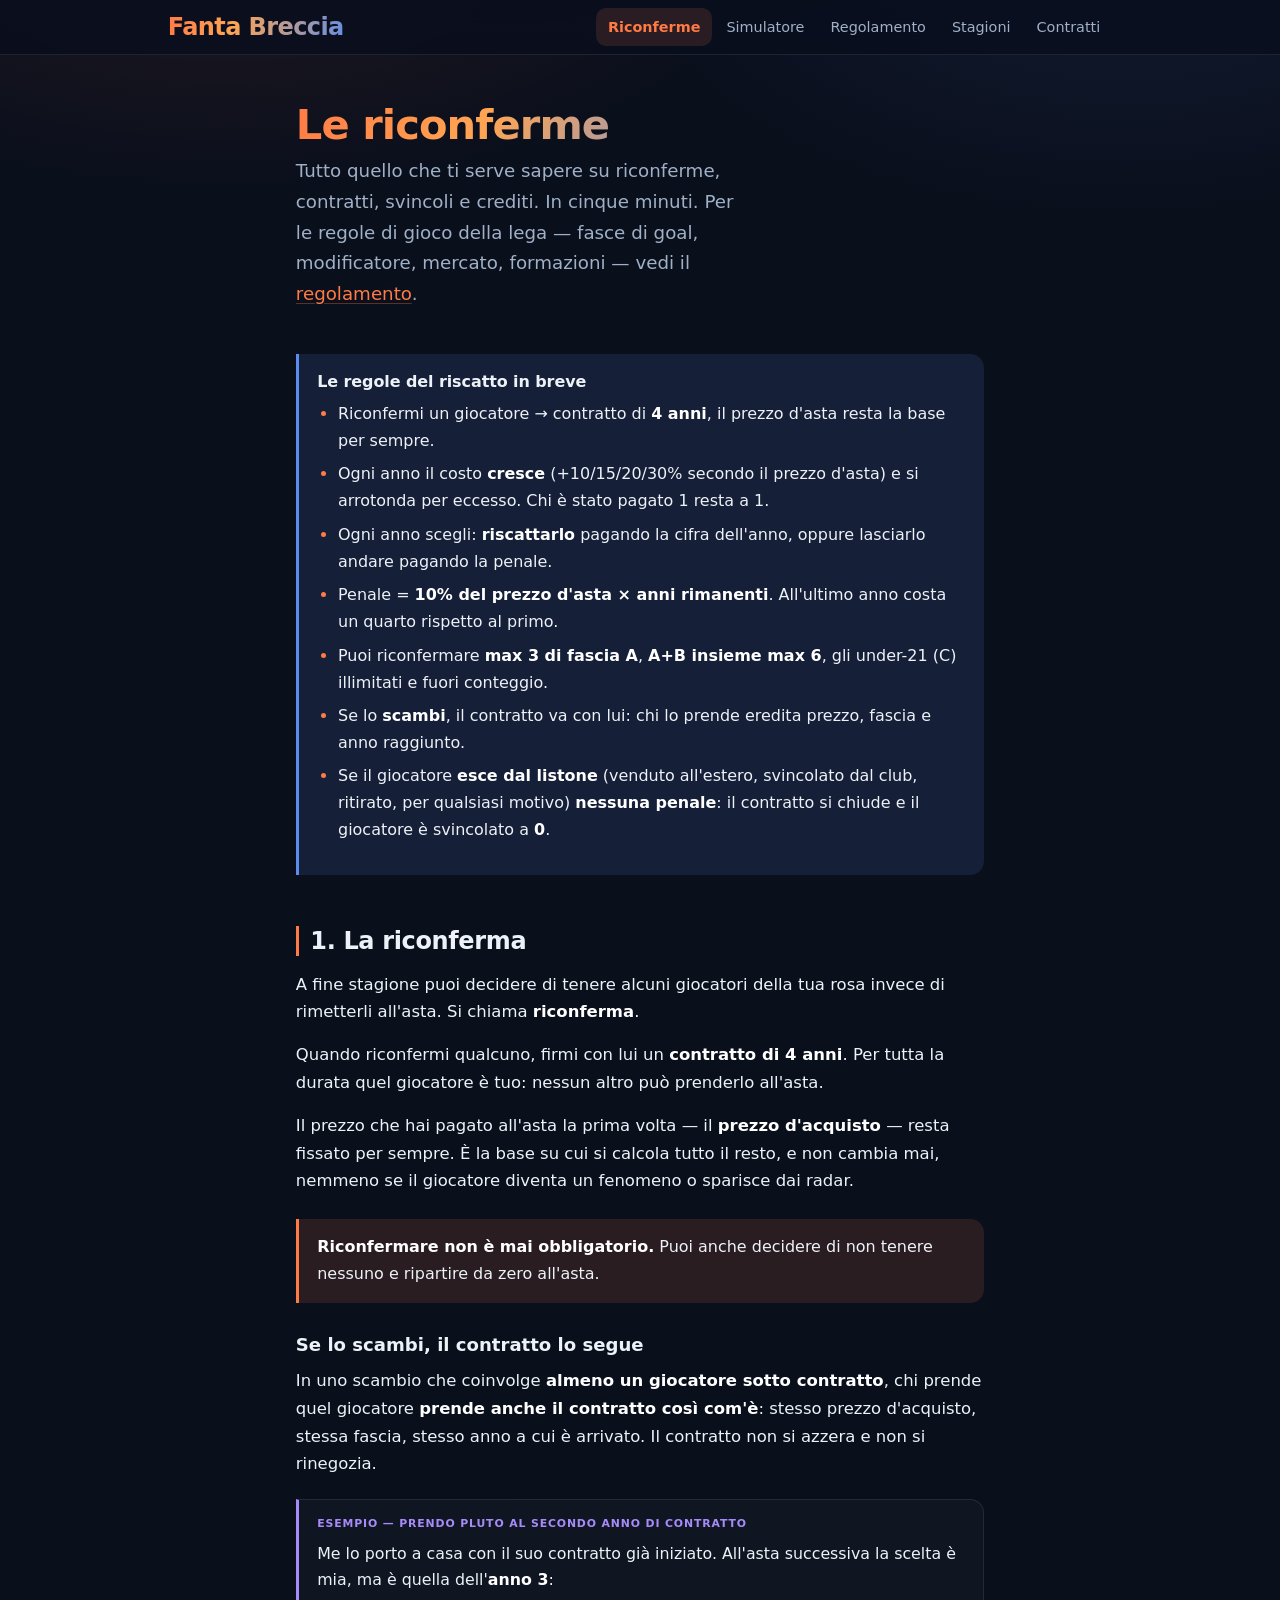
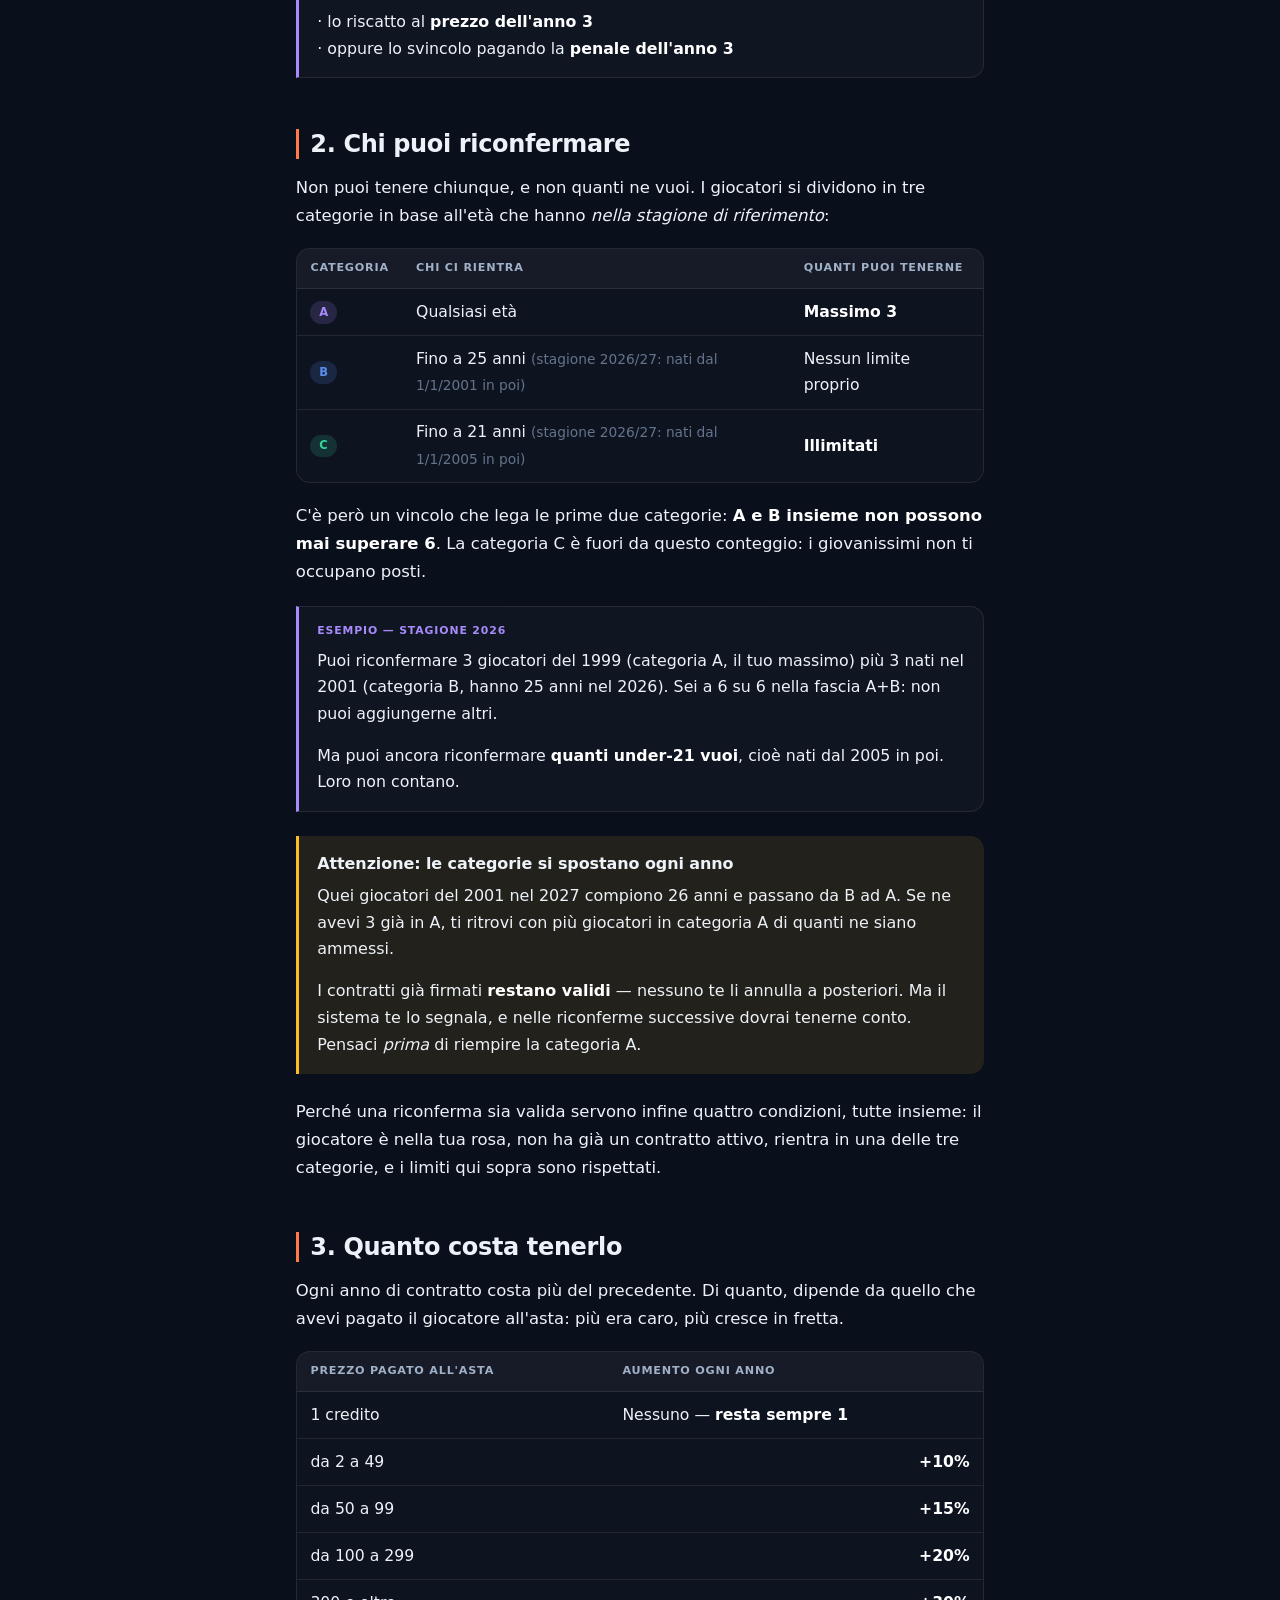
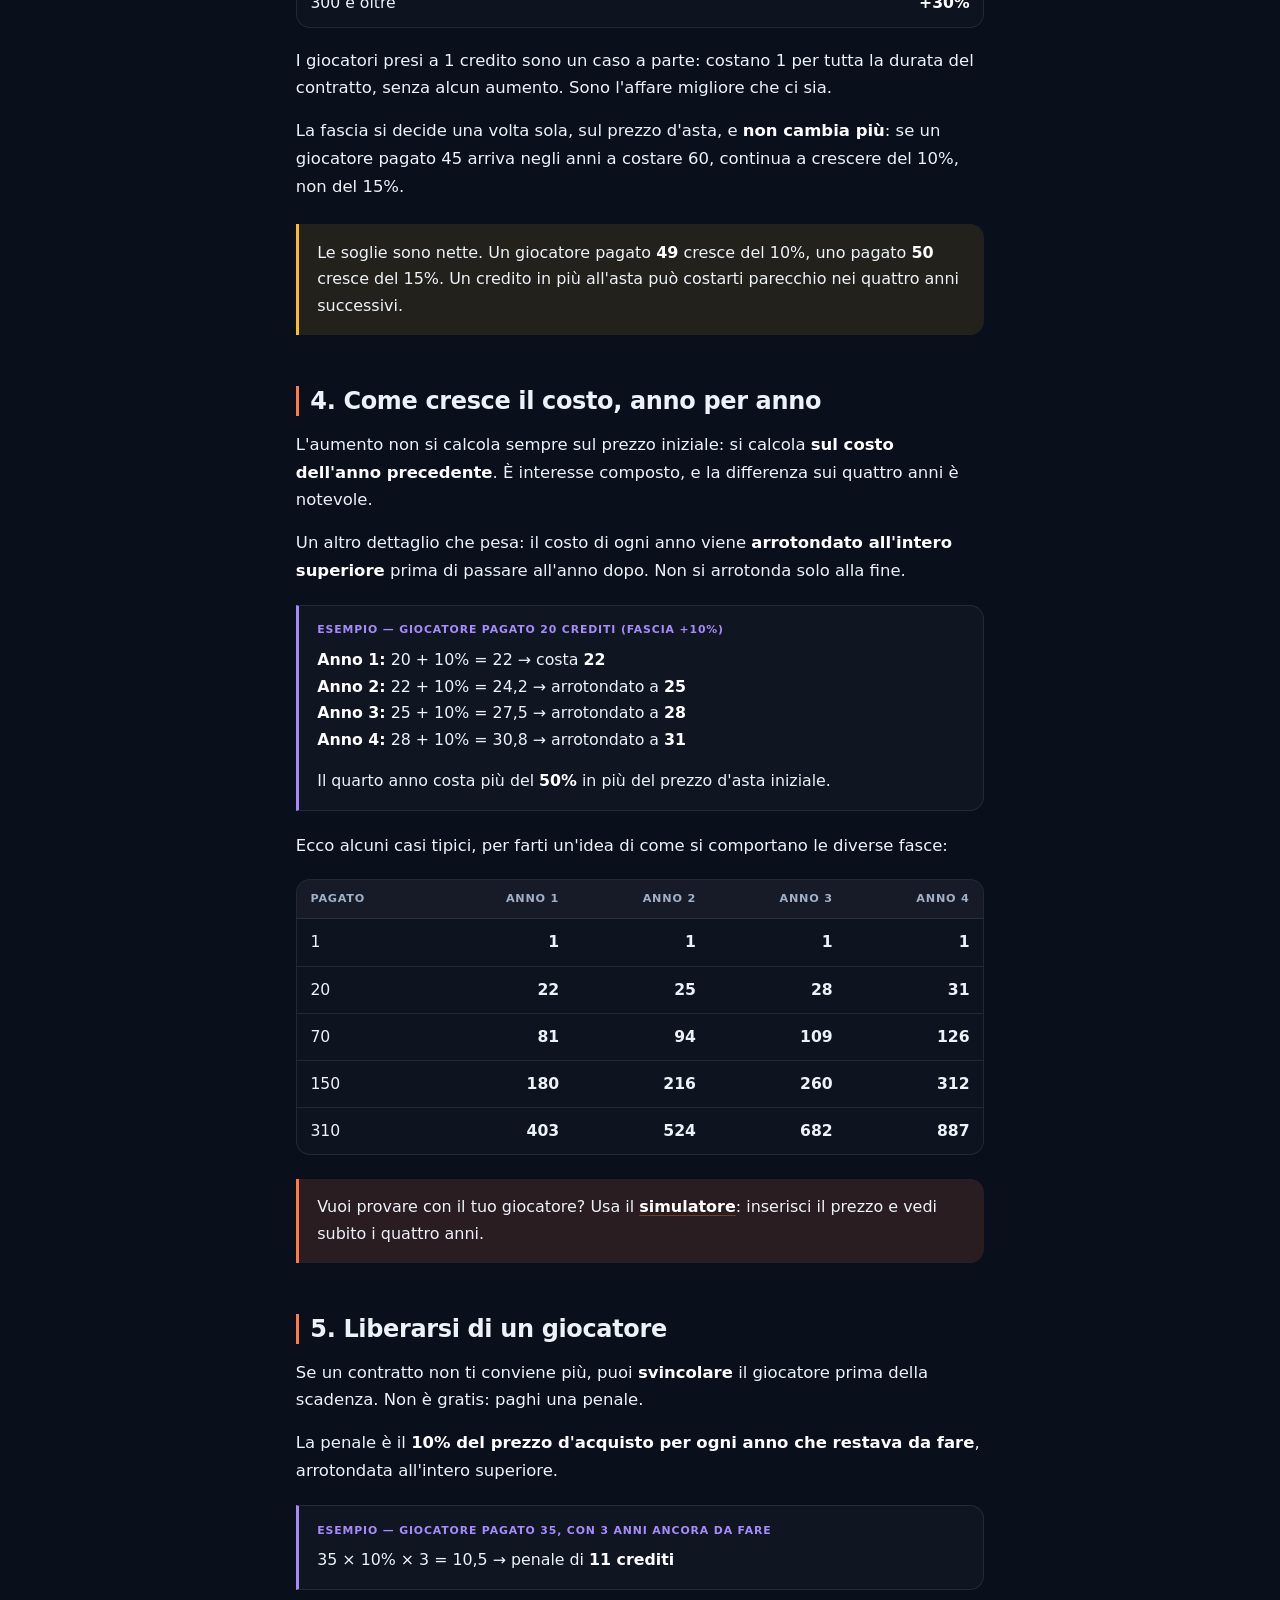
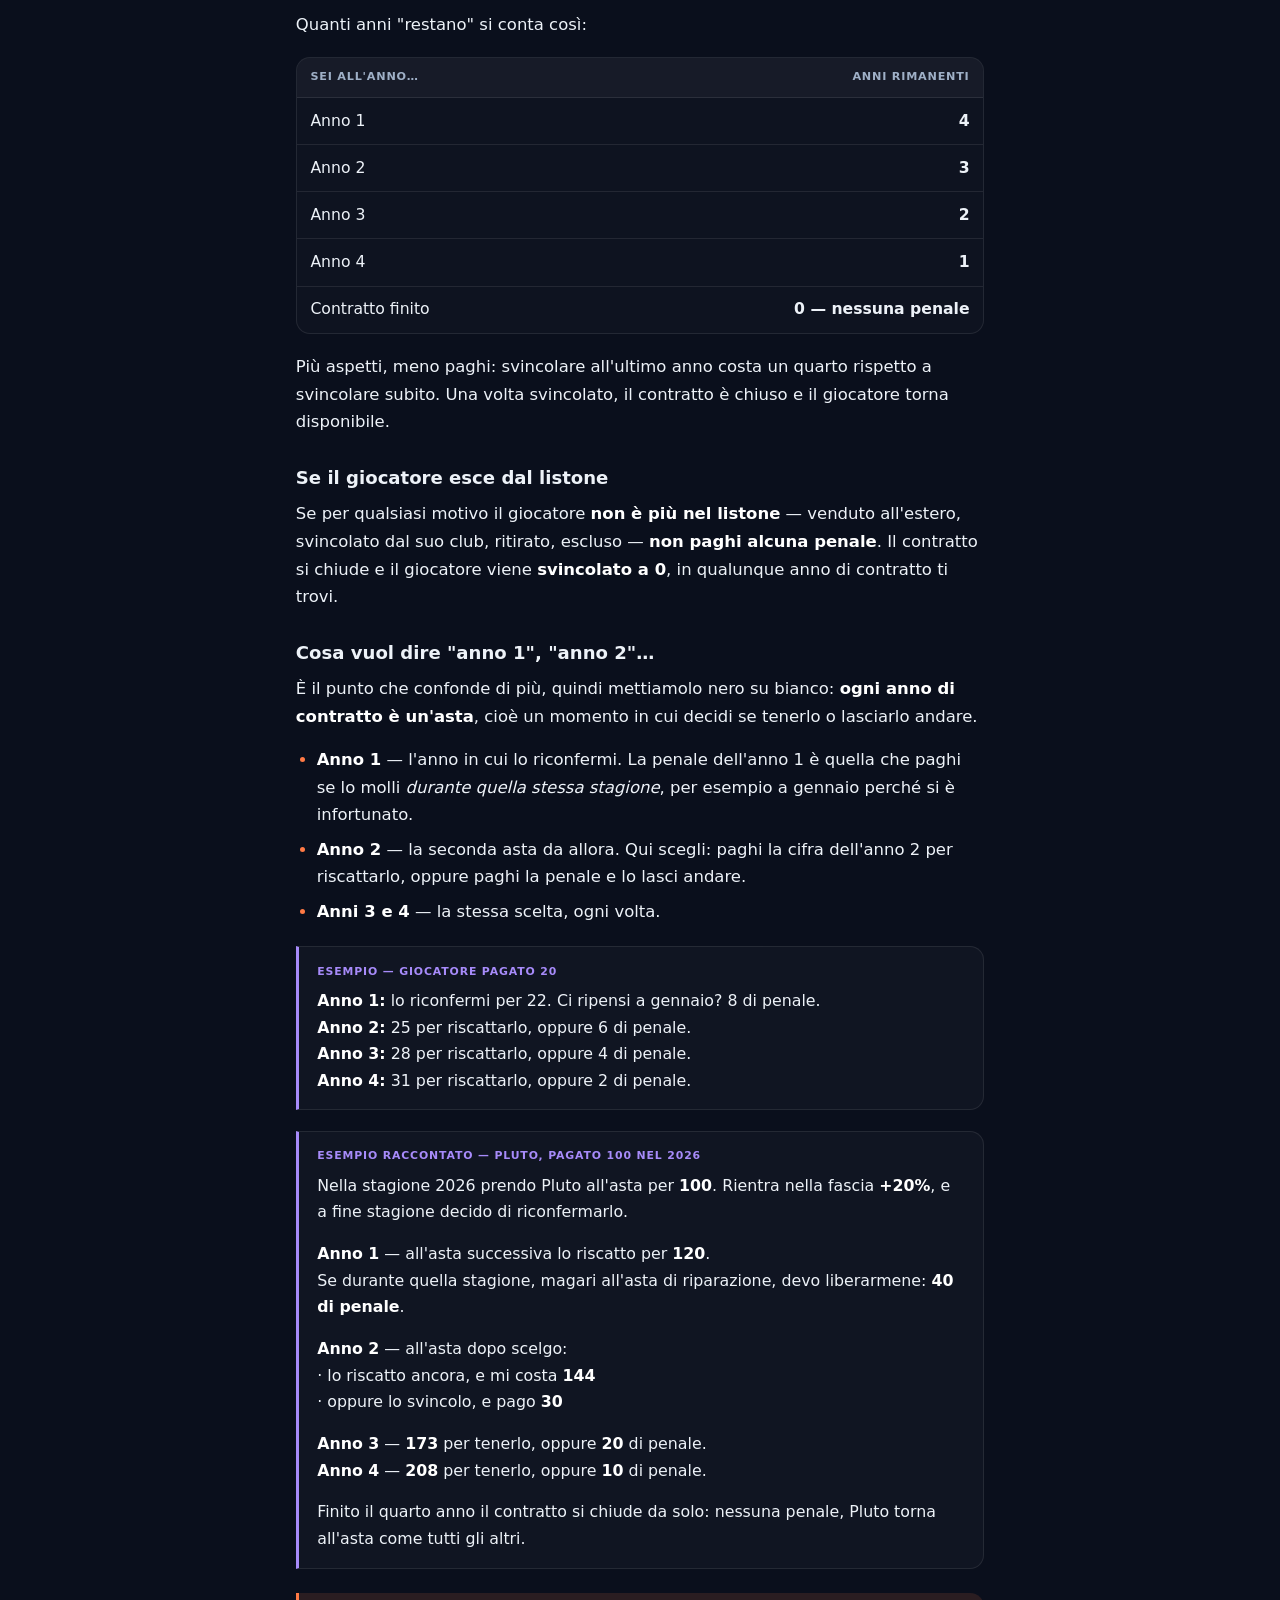
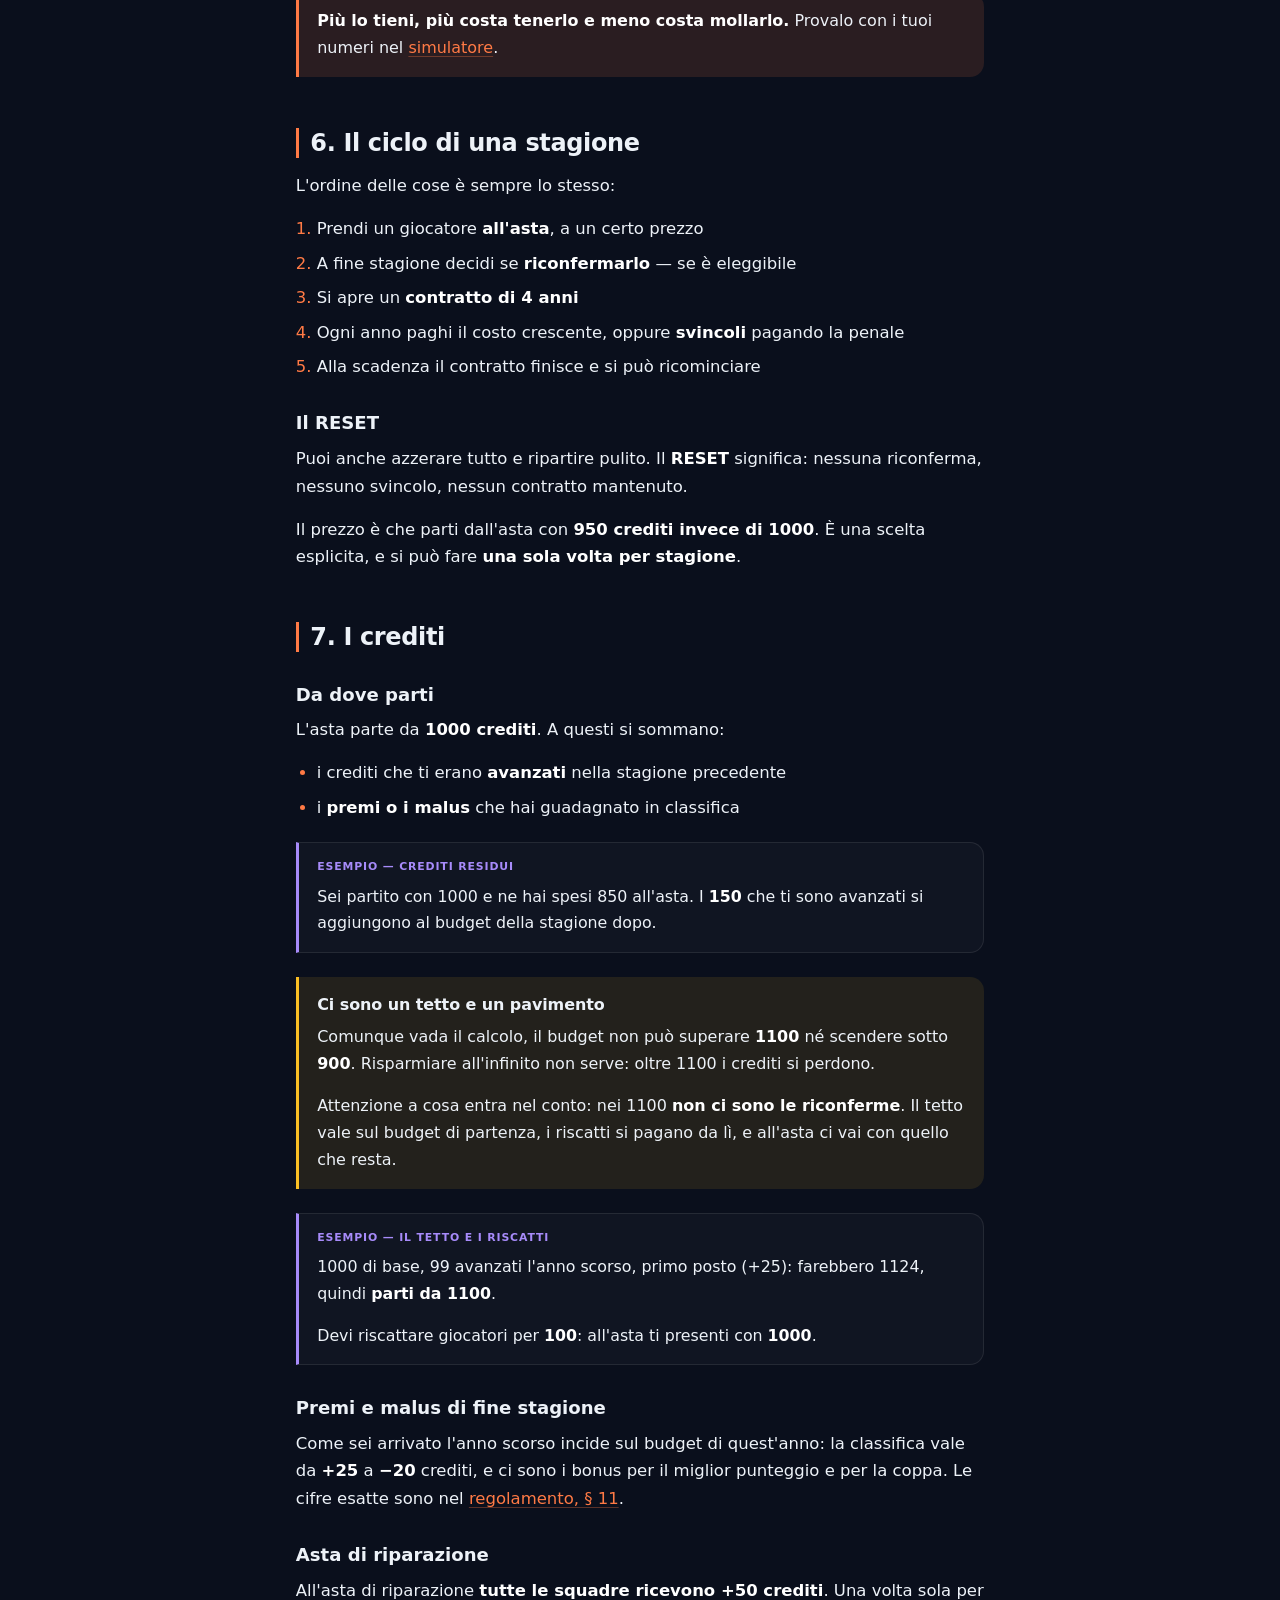
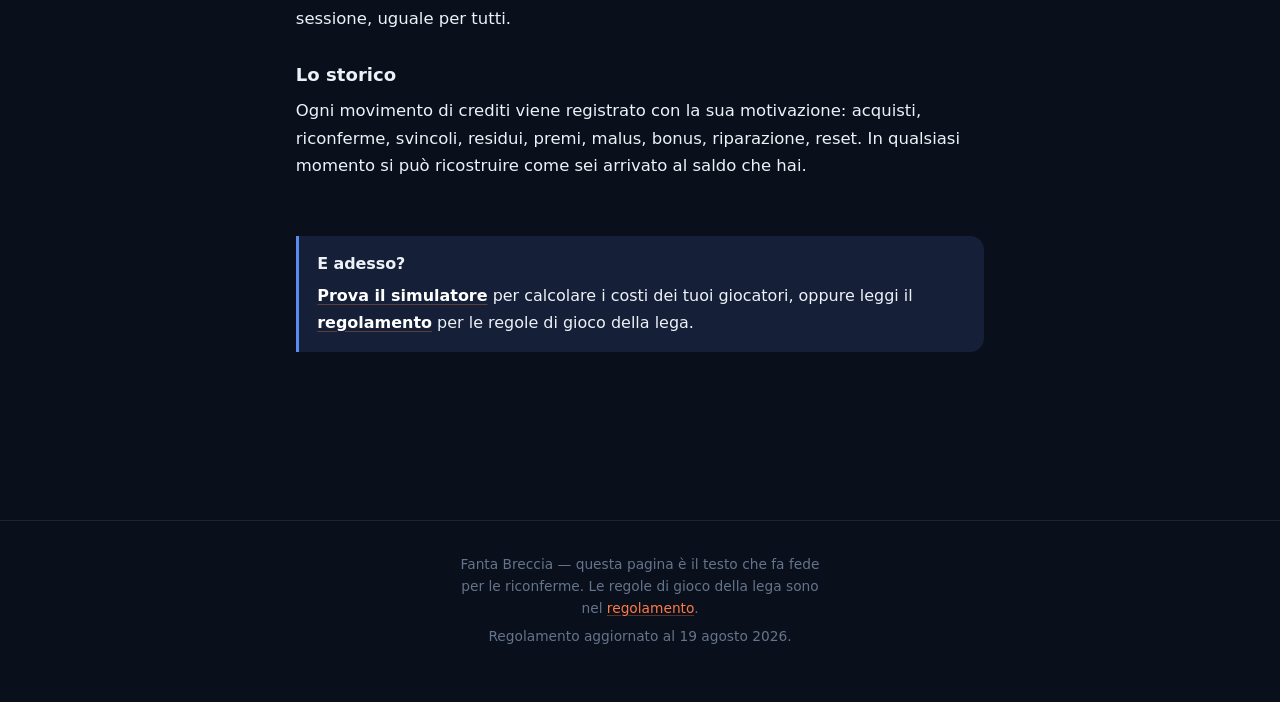
==== commit 2fcf7b27: "Negli scambi il contratto segue il giocatore Chi prende un giocatore sotto contratto eredita prezzo," ====
--- a/index.html
+++ b/index.html
@@ -37,6 +37,7 @@
       <li>Ogni anno scegli: <strong>riscattarlo</strong> pagando la cifra dell'anno, oppure lasciarlo andare pagando la penale.</li>
       <li>Penale = <strong>10% del prezzo d'asta × anni rimanenti</strong>. All'ultimo anno costa un quarto rispetto al primo.</li>
       <li>Puoi riconfermare <strong>max 3 di fascia A</strong>, <strong>A+B insieme max 6</strong>, gli under-21 (C) illimitati e fuori conteggio.</li>
+      <li>Se lo <strong>scambi</strong>, il contratto va con lui: chi lo prende eredita prezzo, fascia e anno raggiunto.</li>
       <li>Se il giocatore <strong>esce dal listone</strong> (venduto all'estero, svincolato dal club, ritirato, per qualsiasi motivo) <strong>nessuna penale</strong>: il contratto si chiude e il giocatore è svincolato a <strong>0</strong>.</li>
     </ul>
   </div>
@@ -52,6 +53,19 @@
 
   <div class="callout">
     <p><strong>Riconfermare non è mai obbligatorio.</strong> Puoi anche decidere di non tenere nessuno e ripartire da zero all'asta.</p>
+  </div>
+
+  <h3 id="scambi">Se lo scambi, il contratto lo segue</h3>
+
+  <p>In uno scambio che coinvolge <strong>almeno un giocatore sotto contratto</strong>, chi prende quel giocatore <strong>prende anche il contratto così com'è</strong>: stesso prezzo d'acquisto, stessa fascia, stesso anno a cui è arrivato. Il contratto non si azzera e non si rinegozia.</p>
+
+  <div class="esempio">
+    <span class="esempio-label">Esempio — prendo Pluto al secondo anno di contratto</span>
+    <p>Me lo porto a casa con il suo contratto già iniziato. All'asta successiva la scelta è mia, ma è quella dell'<strong>anno 3</strong>:</p>
+    <p>
+      · lo riscatto al <strong>prezzo dell'anno 3</strong><br>
+      · oppure lo svincolo pagando la <strong>penale dell'anno 3</strong>
+    </p>
   </div>
 
 
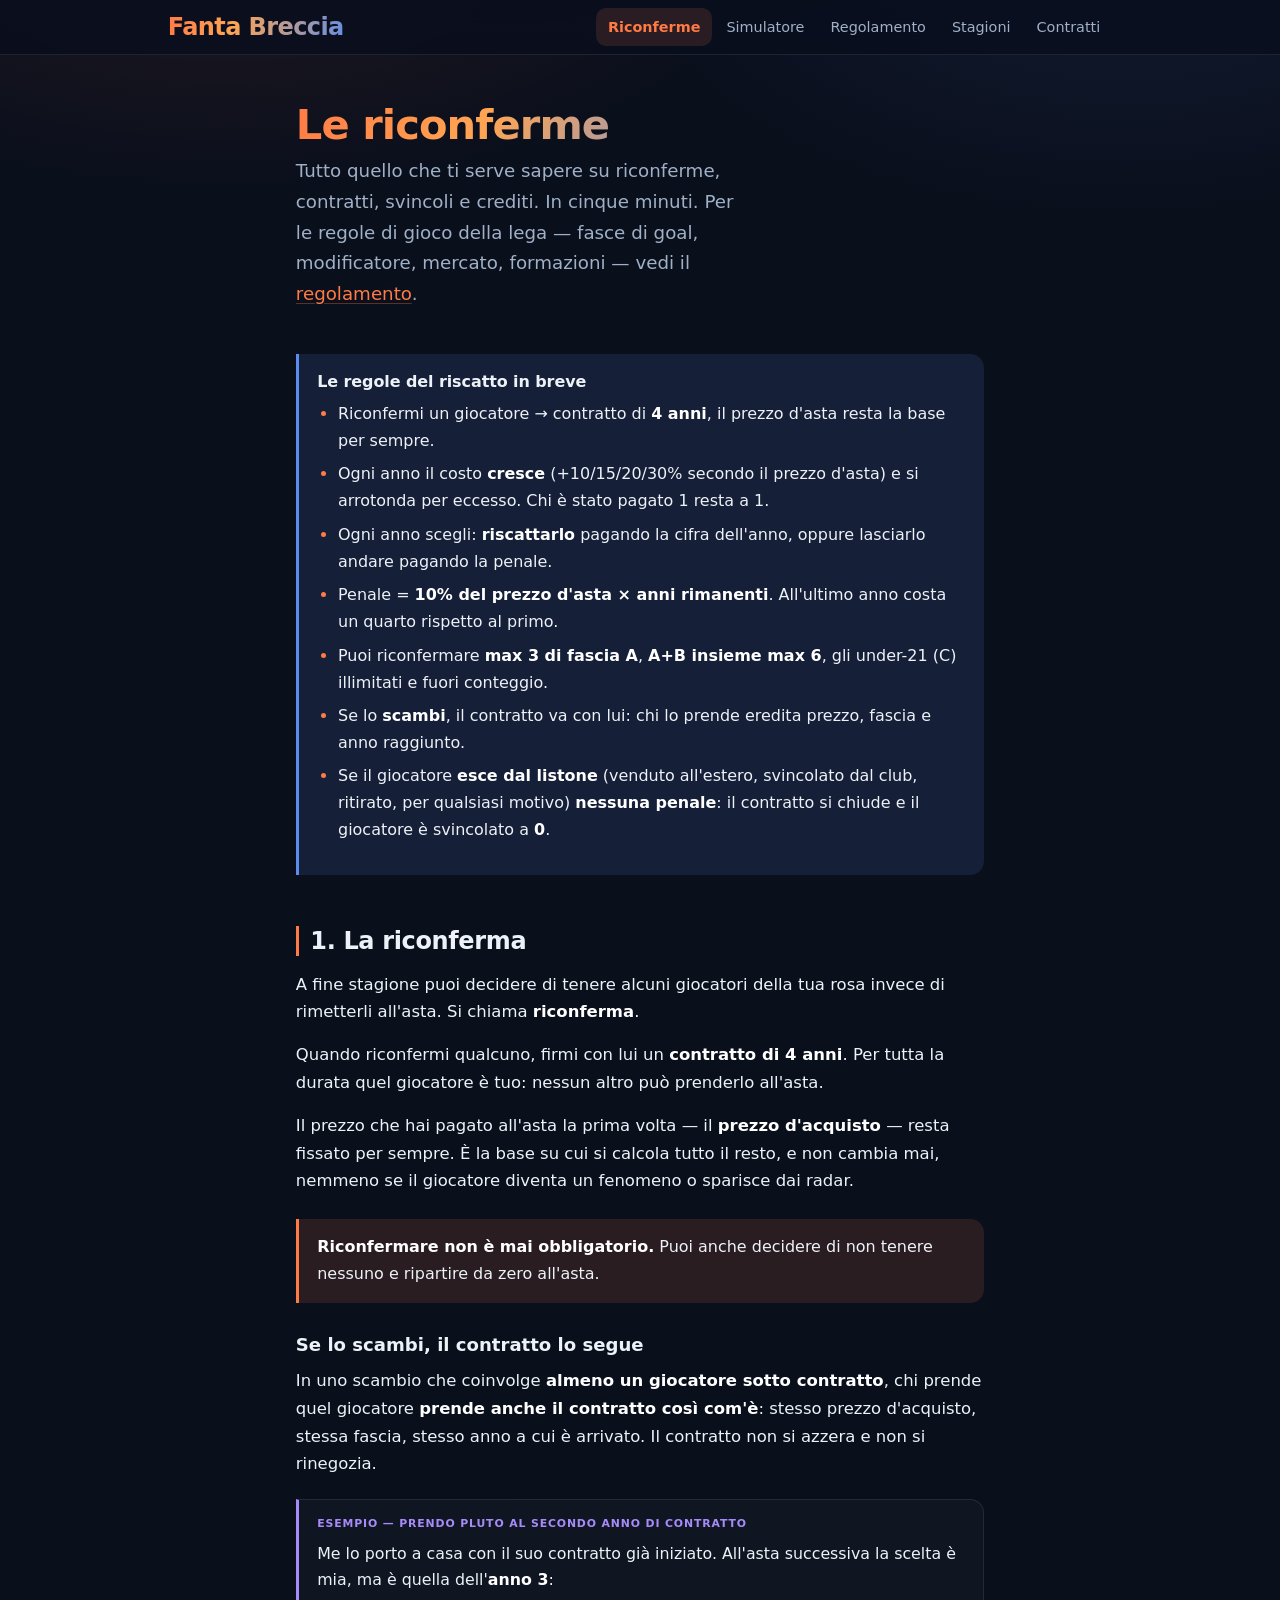
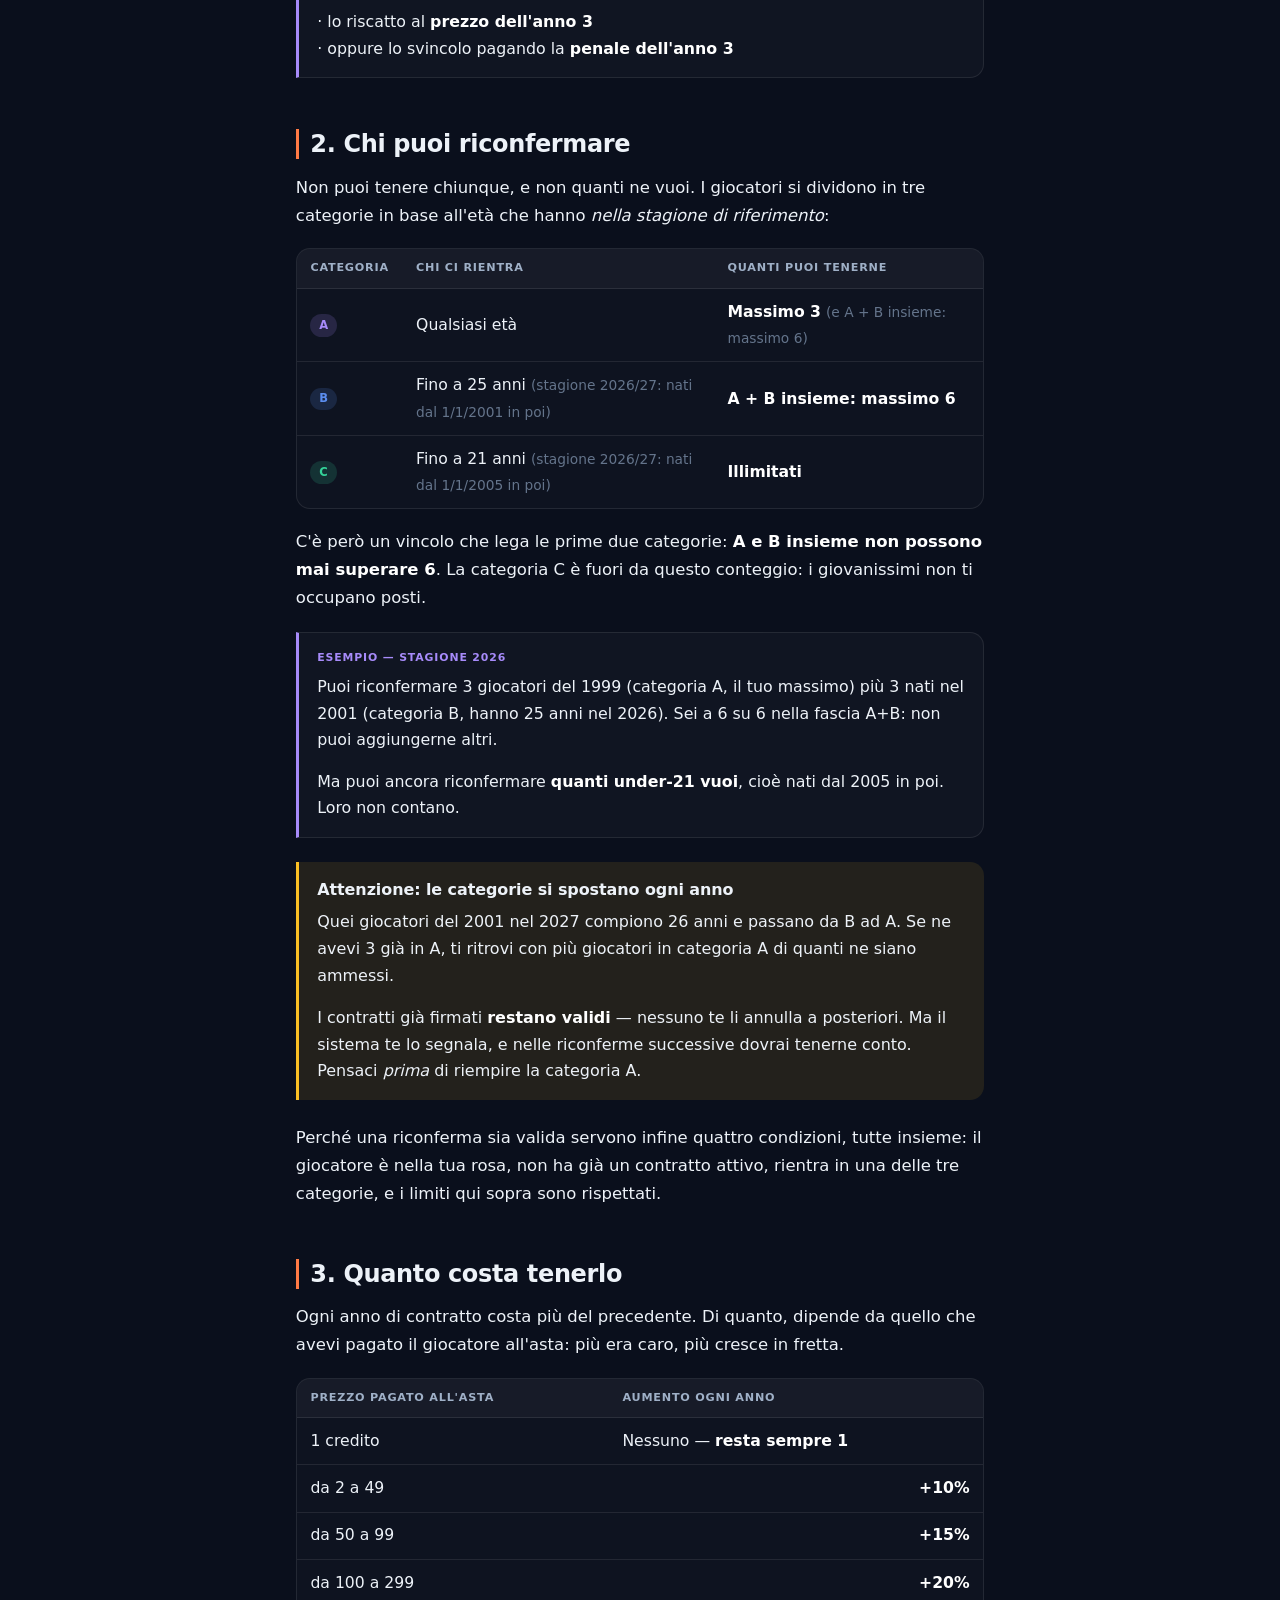
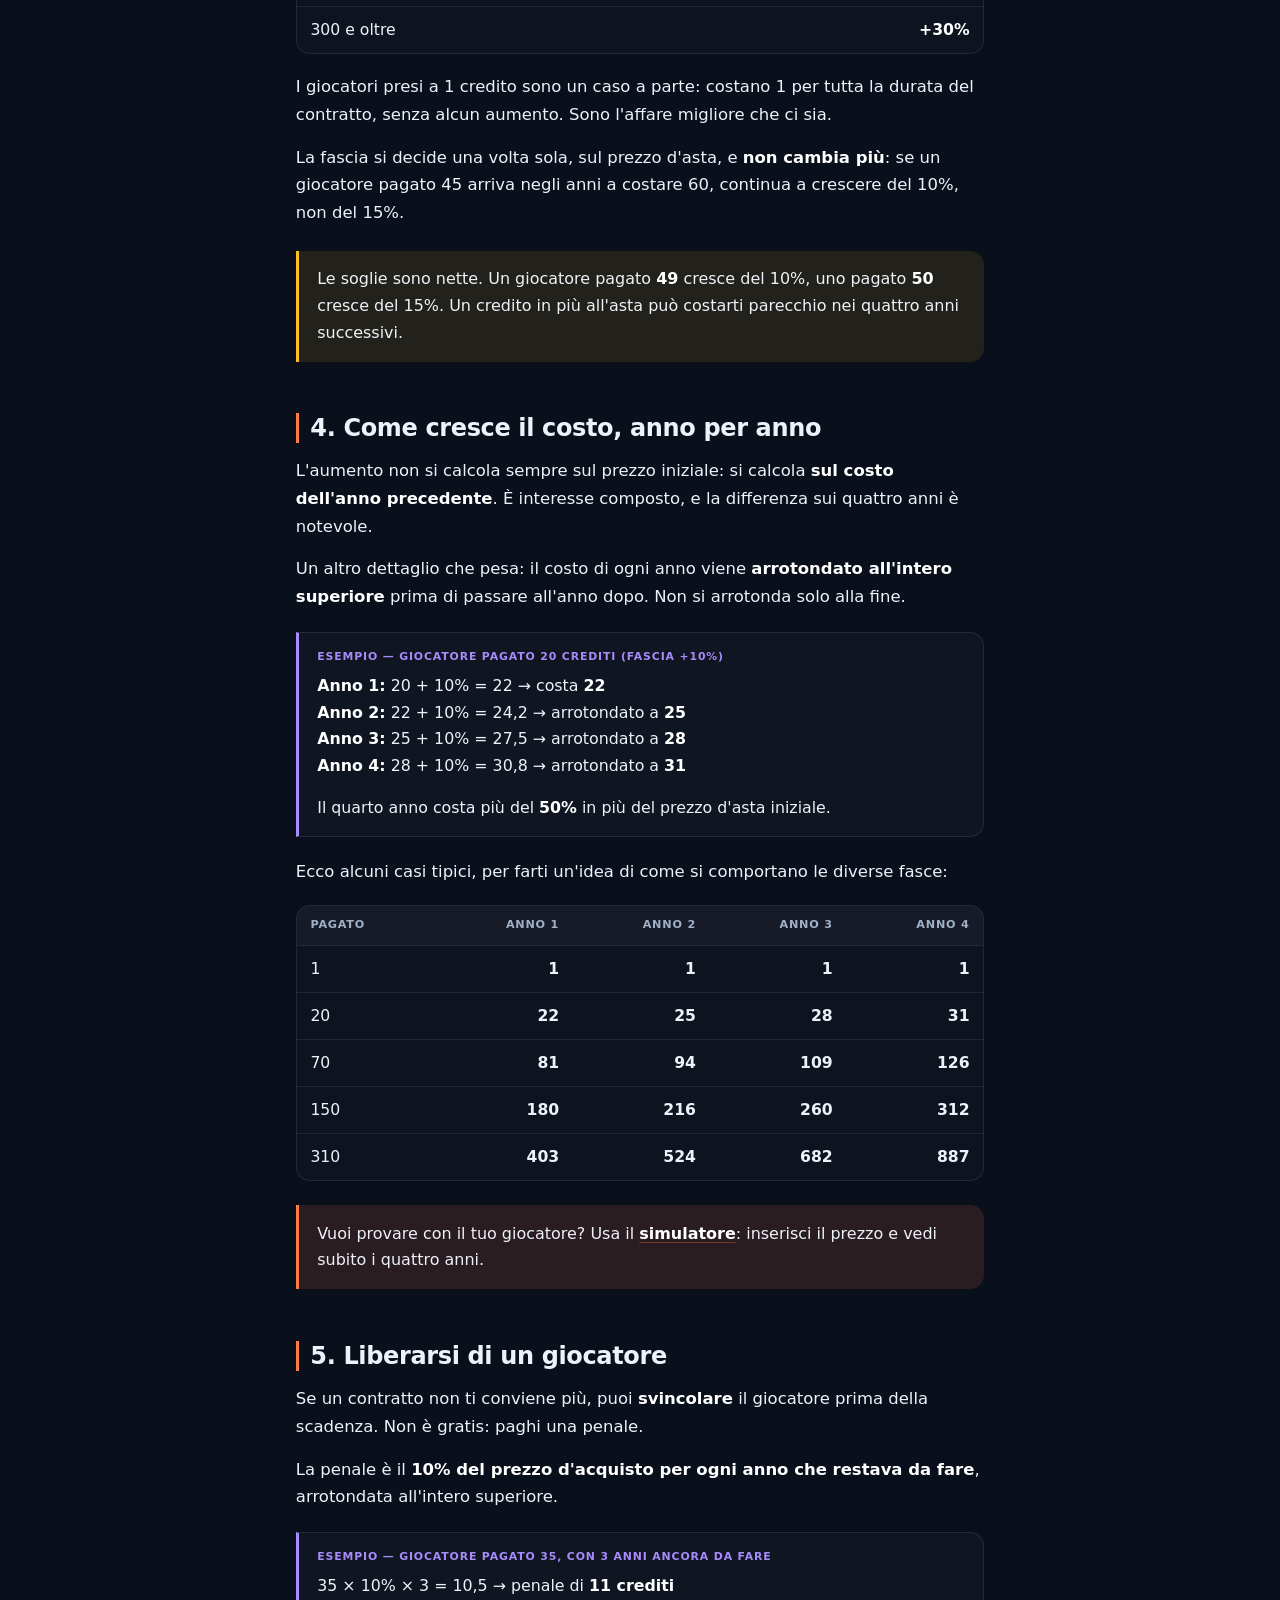
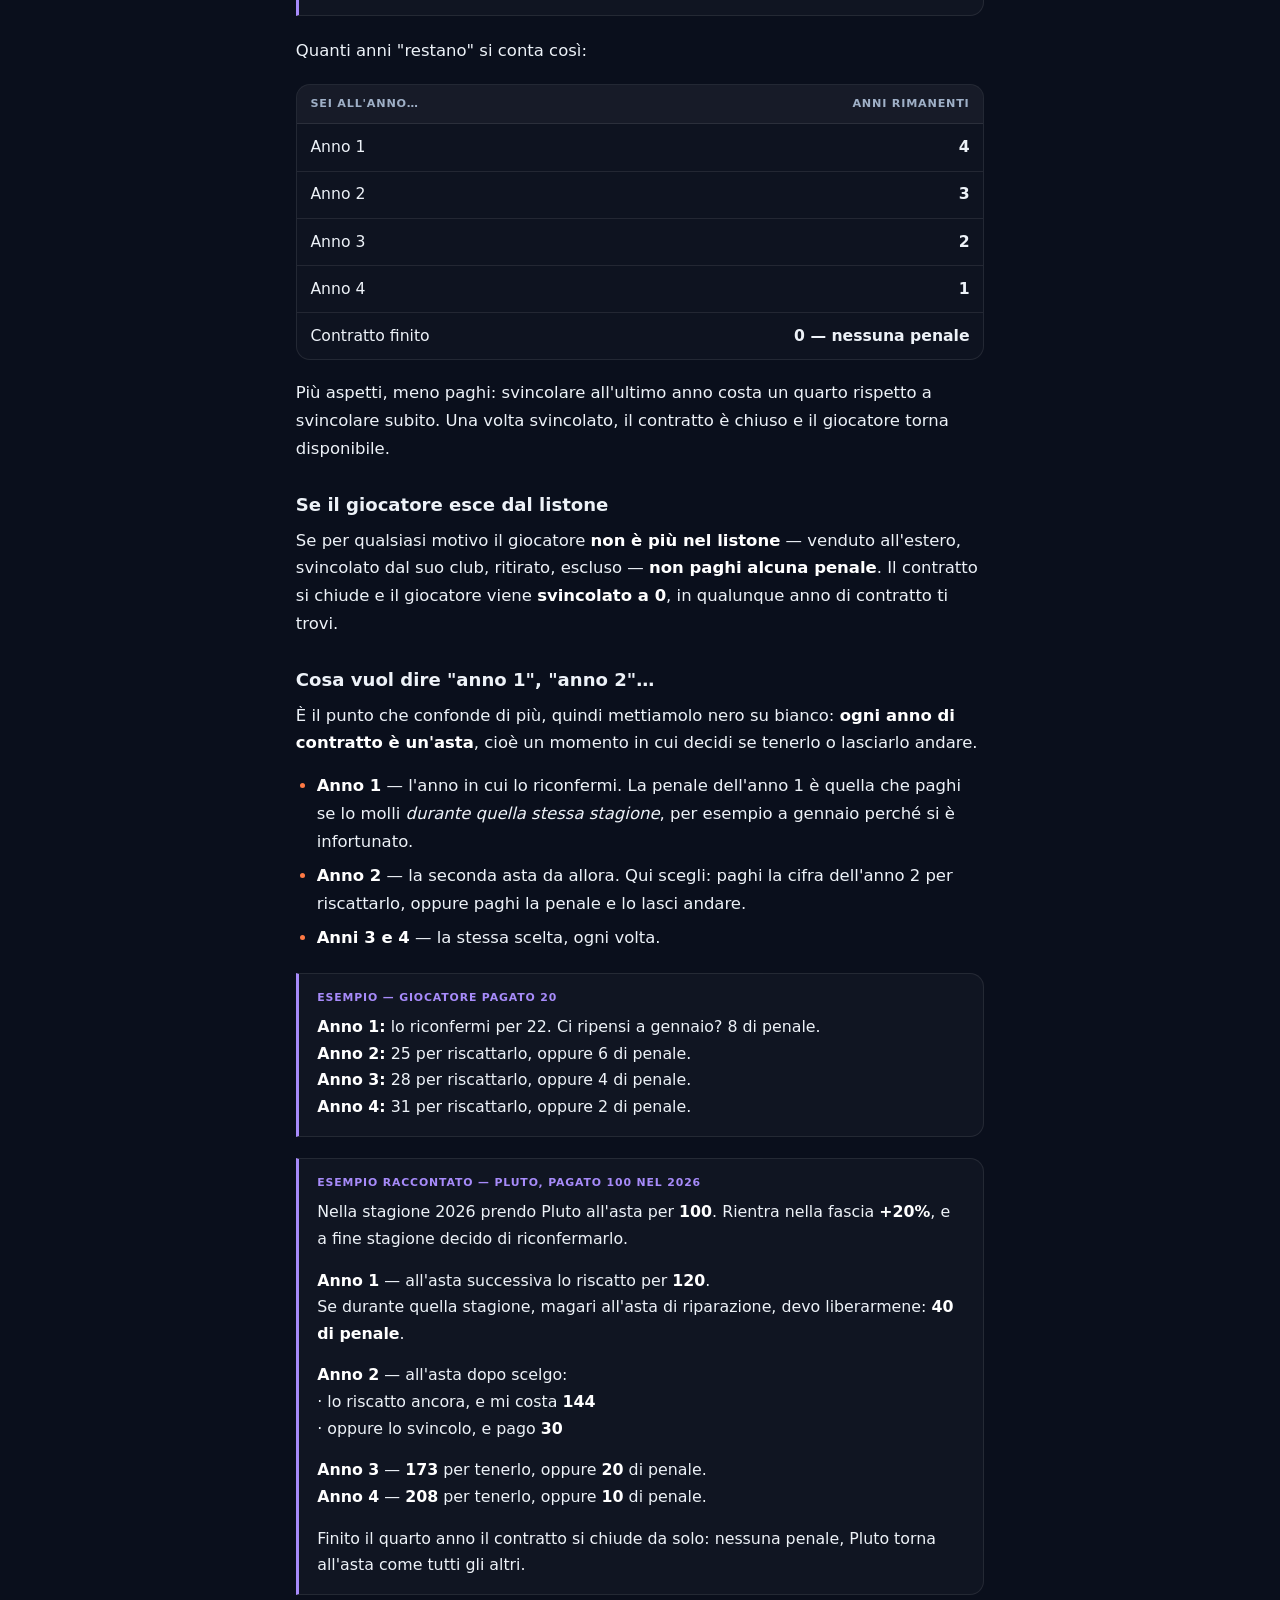
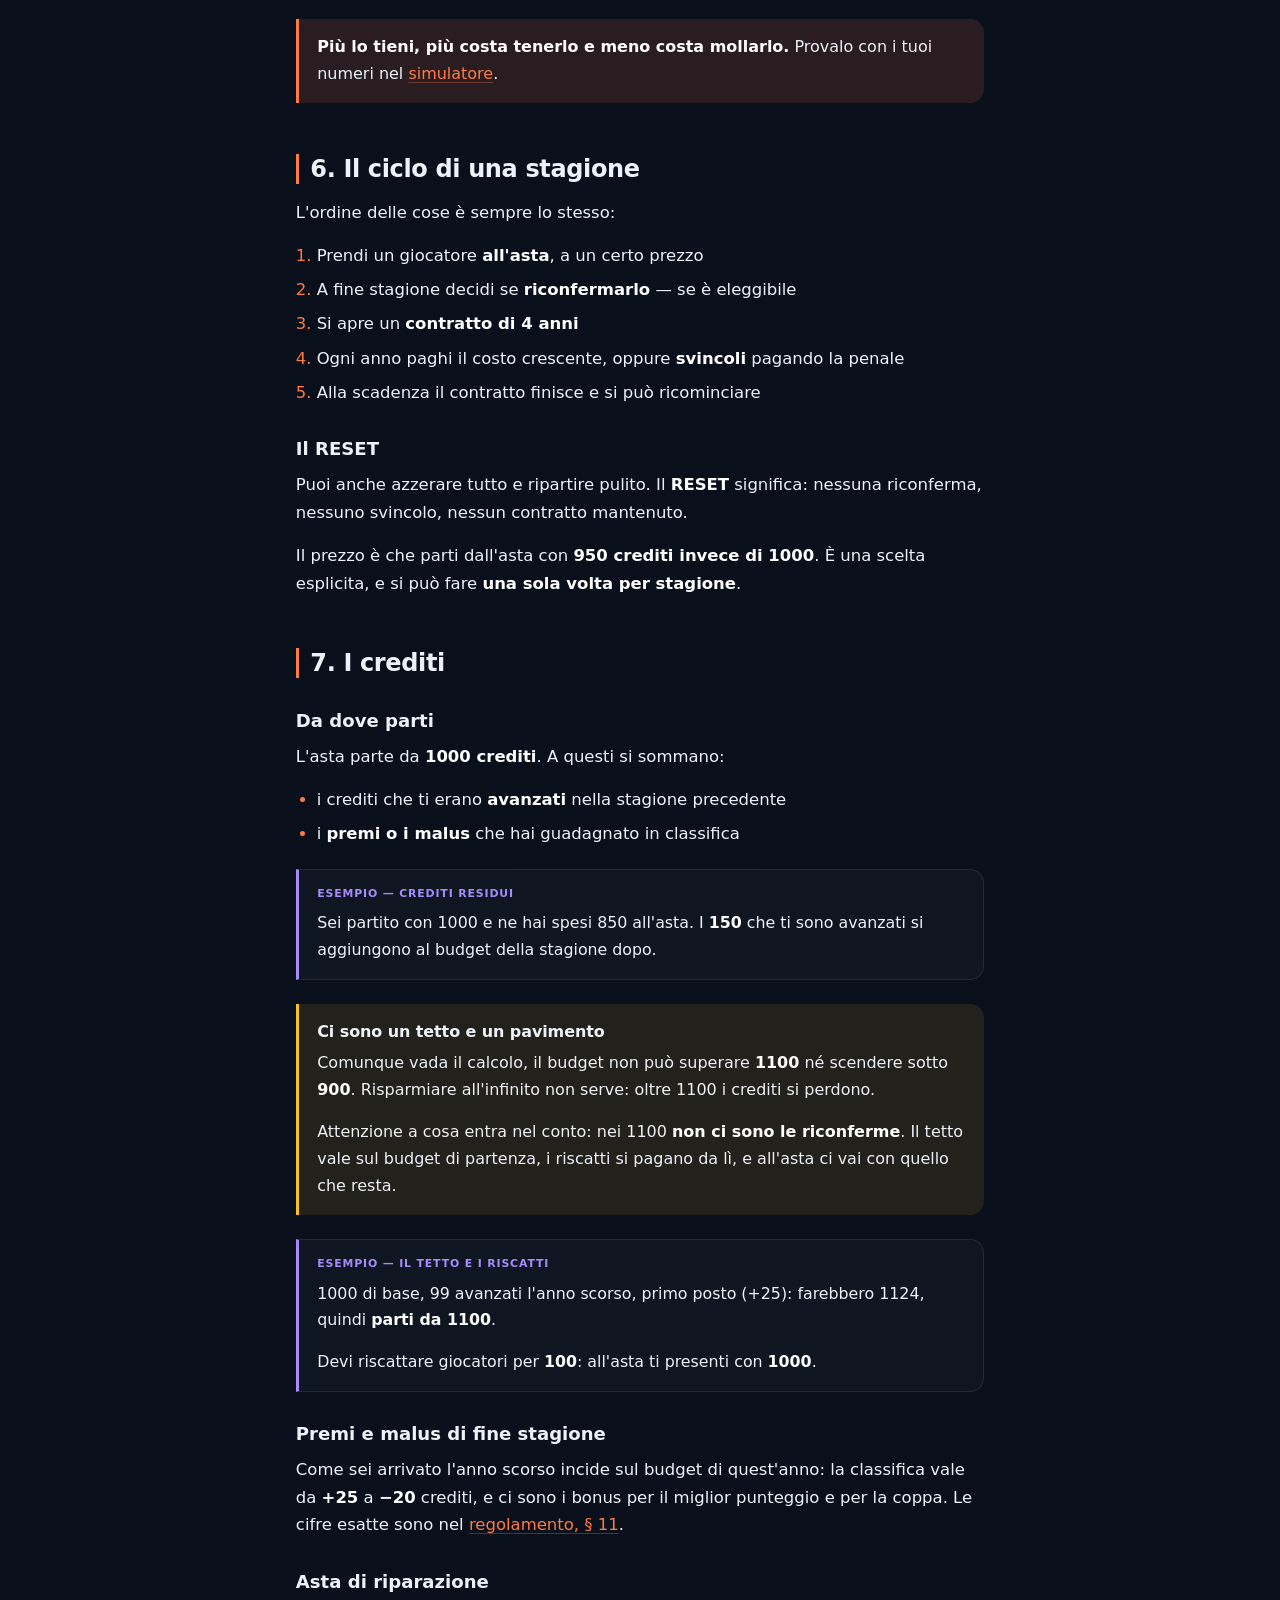
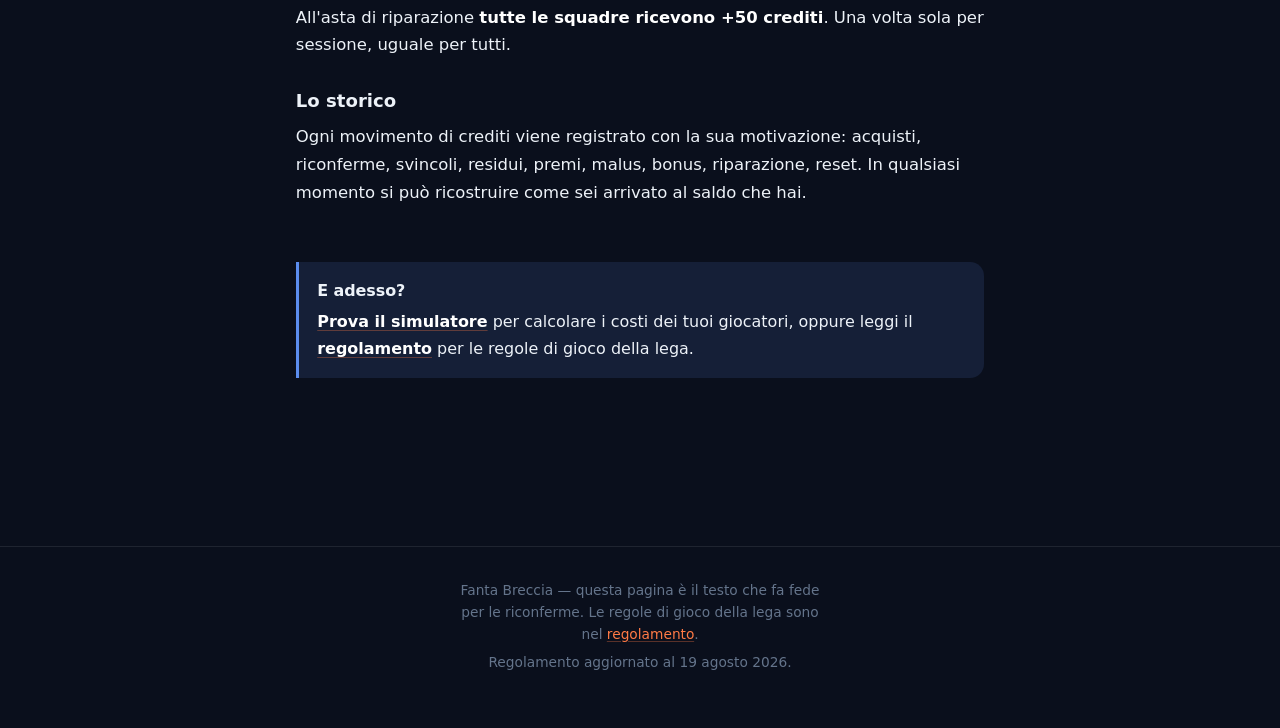
==== commit 72a28b7a: "Riconferme: il limite A+B sta nella tabella, non solo sotto Co-Authored-By: Claude Opus 5 <noreply@a" ====
--- a/index.html
+++ b/index.html
@@ -79,8 +79,8 @@
         <tr><th>Categoria</th><th>Chi ci rientra</th><th>Quanti puoi tenerne</th></tr>
       </thead>
       <tbody>
-        <tr><td><span class="badge a">A</span></td><td>Qualsiasi età</td><td><strong>Massimo 3</strong></td></tr>
-        <tr><td><span class="badge b">B</span></td><td>Fino a 25 anni <span class="muted">(stagione <span data-anno="stagioneLabel">2026/27</span>: nati dal 1/1/<span data-anno="natoB">2001</span> in poi)</span></td><td>Nessun limite proprio</td></tr>
+        <tr><td><span class="badge a">A</span></td><td>Qualsiasi età</td><td><strong>Massimo 3</strong> <span class="muted">(e A + B insieme: massimo 6)</span></td></tr>
+        <tr><td><span class="badge b">B</span></td><td>Fino a 25 anni <span class="muted">(stagione <span data-anno="stagioneLabel">2026/27</span>: nati dal 1/1/<span data-anno="natoB">2001</span> in poi)</span></td><td><strong>A + B insieme: massimo 6</strong></td></tr>
         <tr><td><span class="badge c">C</span></td><td>Fino a 21 anni <span class="muted">(stagione <span data-anno="stagioneLabel">2026/27</span>: nati dal 1/1/<span data-anno="natoC">2005</span> in poi)</span></td><td><strong>Illimitati</strong></td></tr>
       </tbody>
     </table>
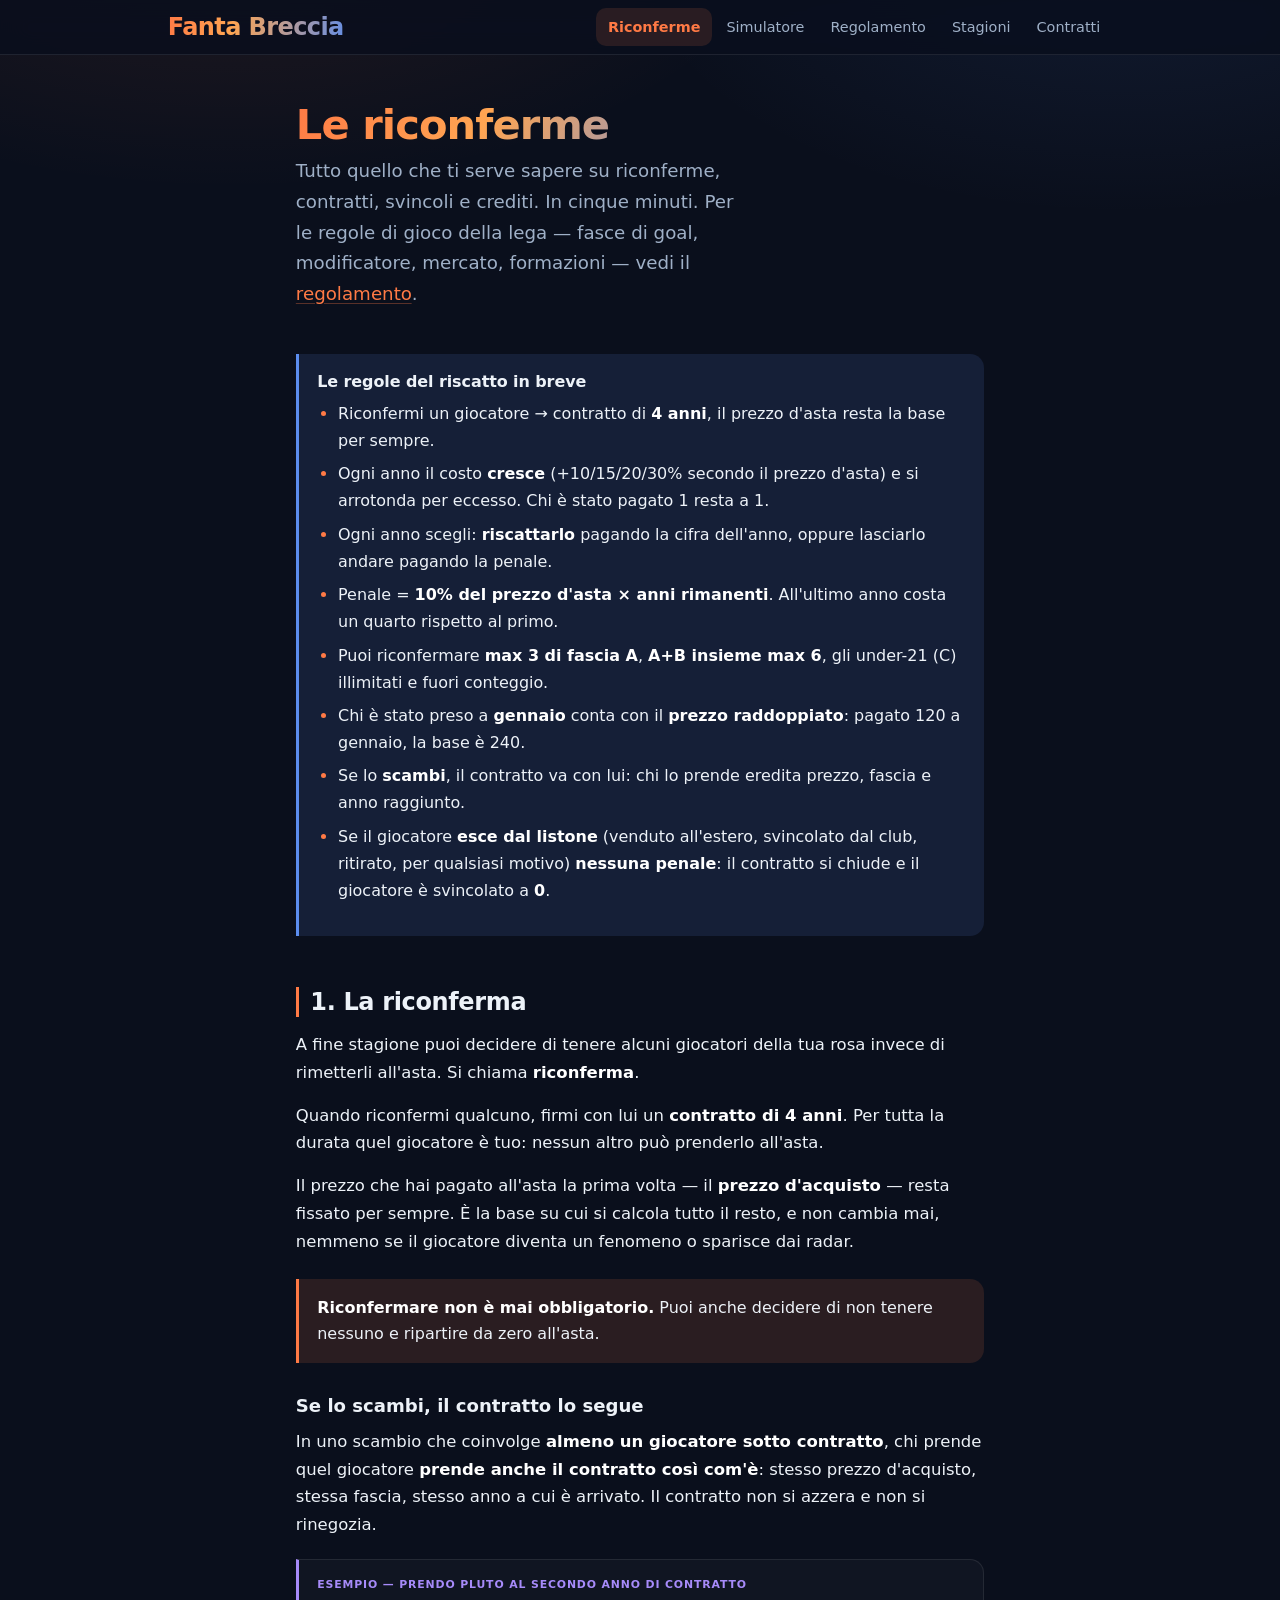
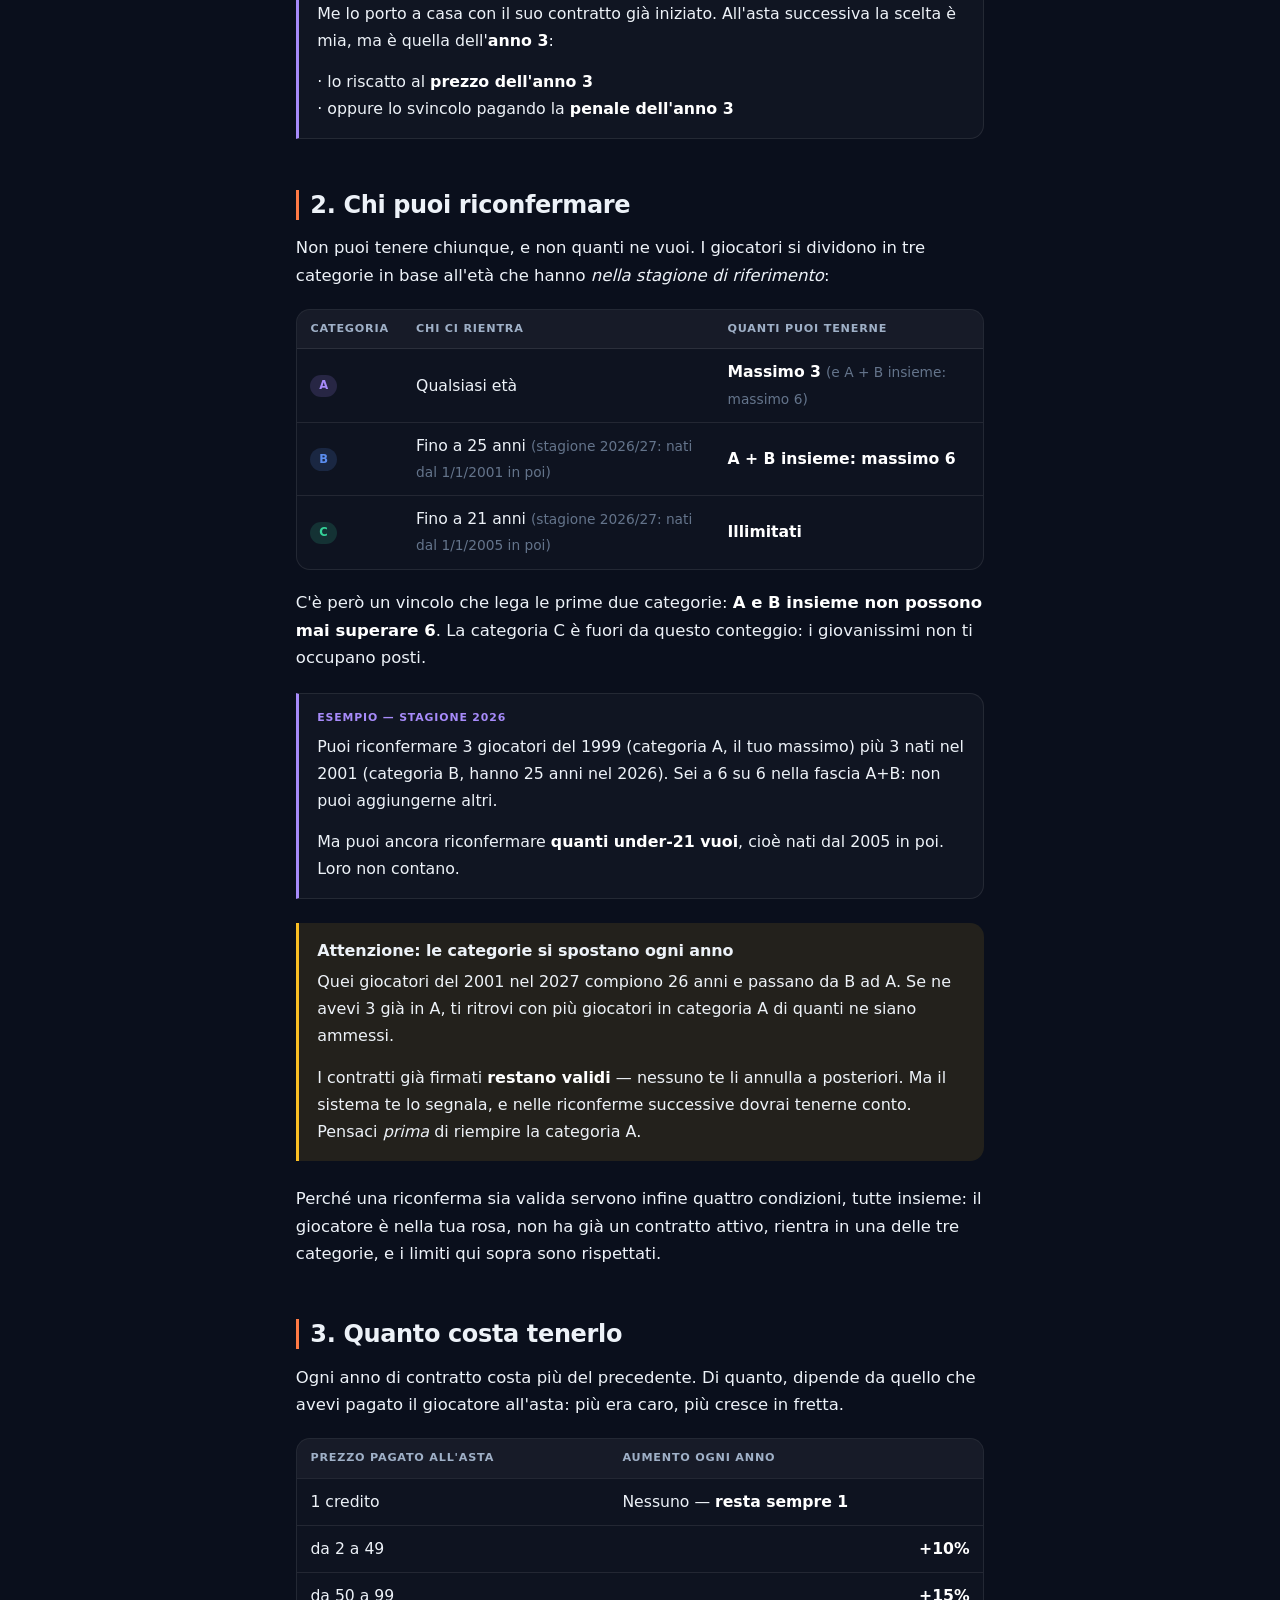
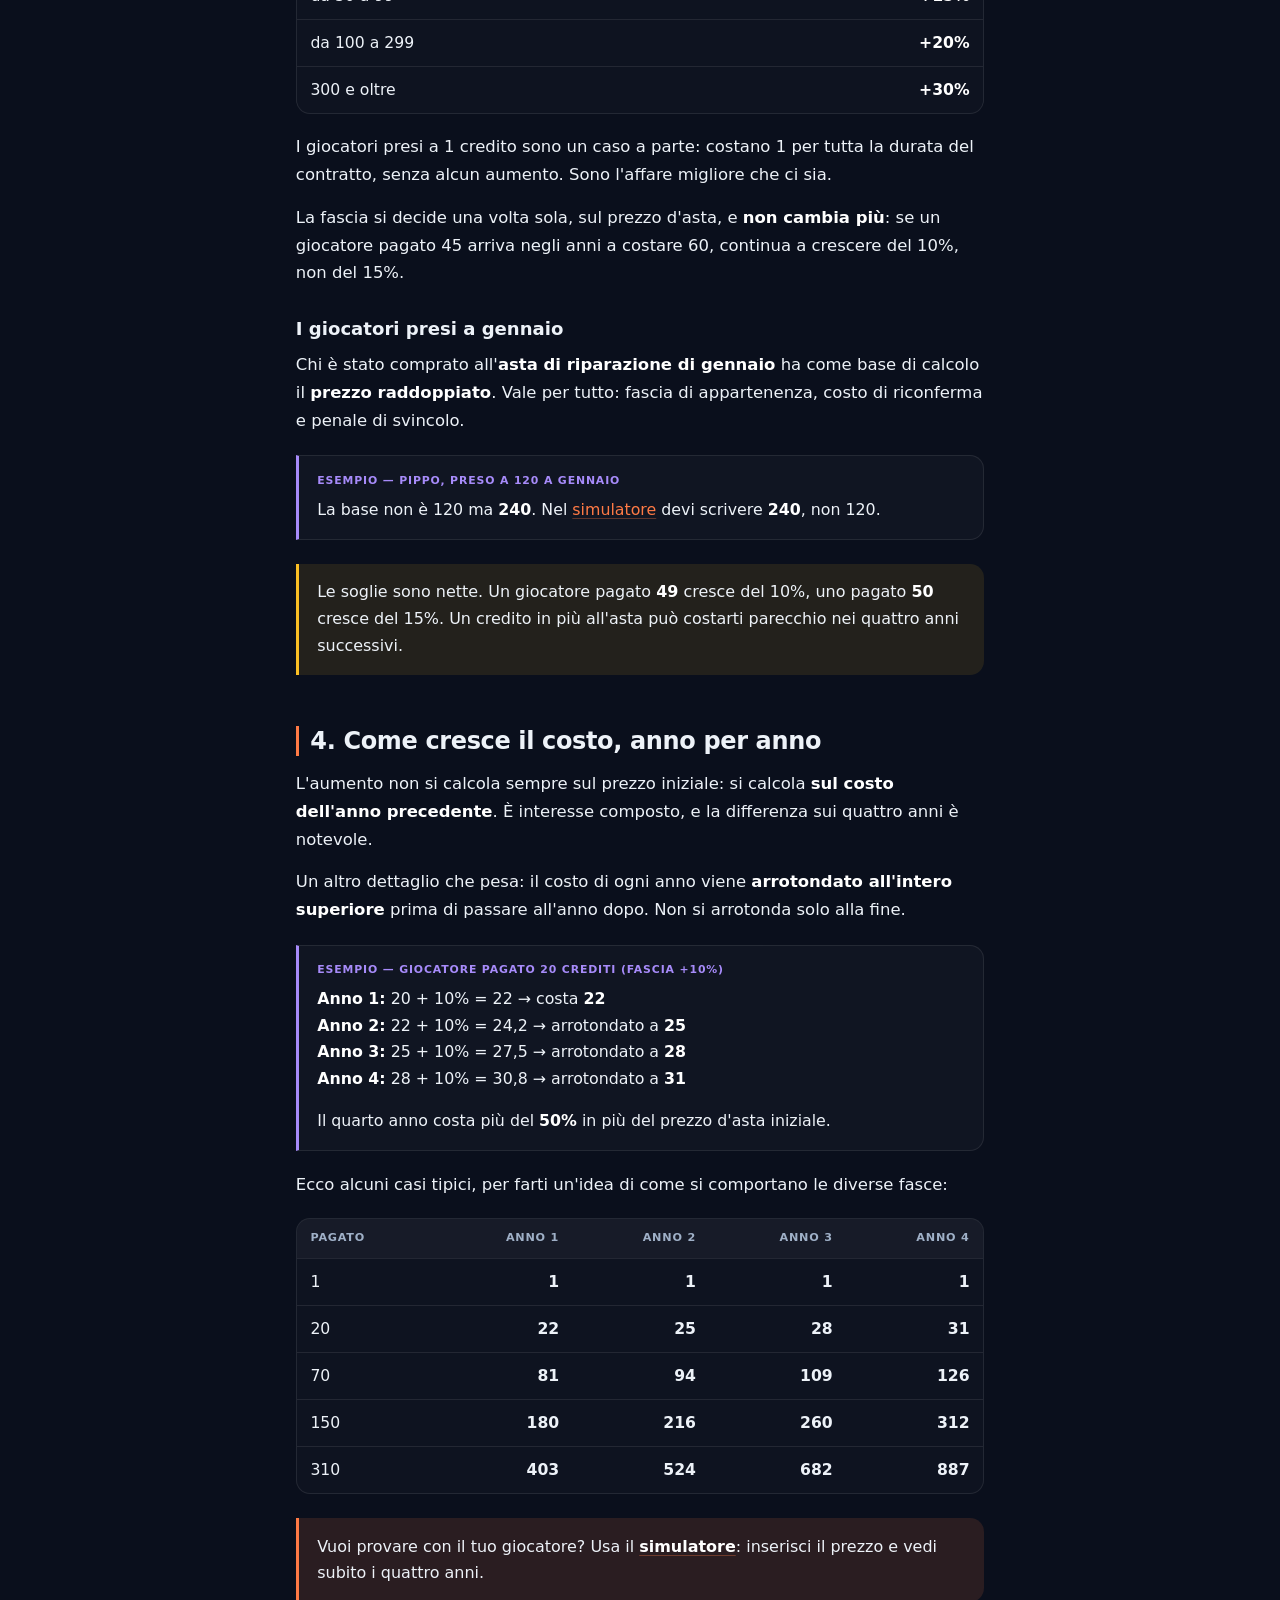
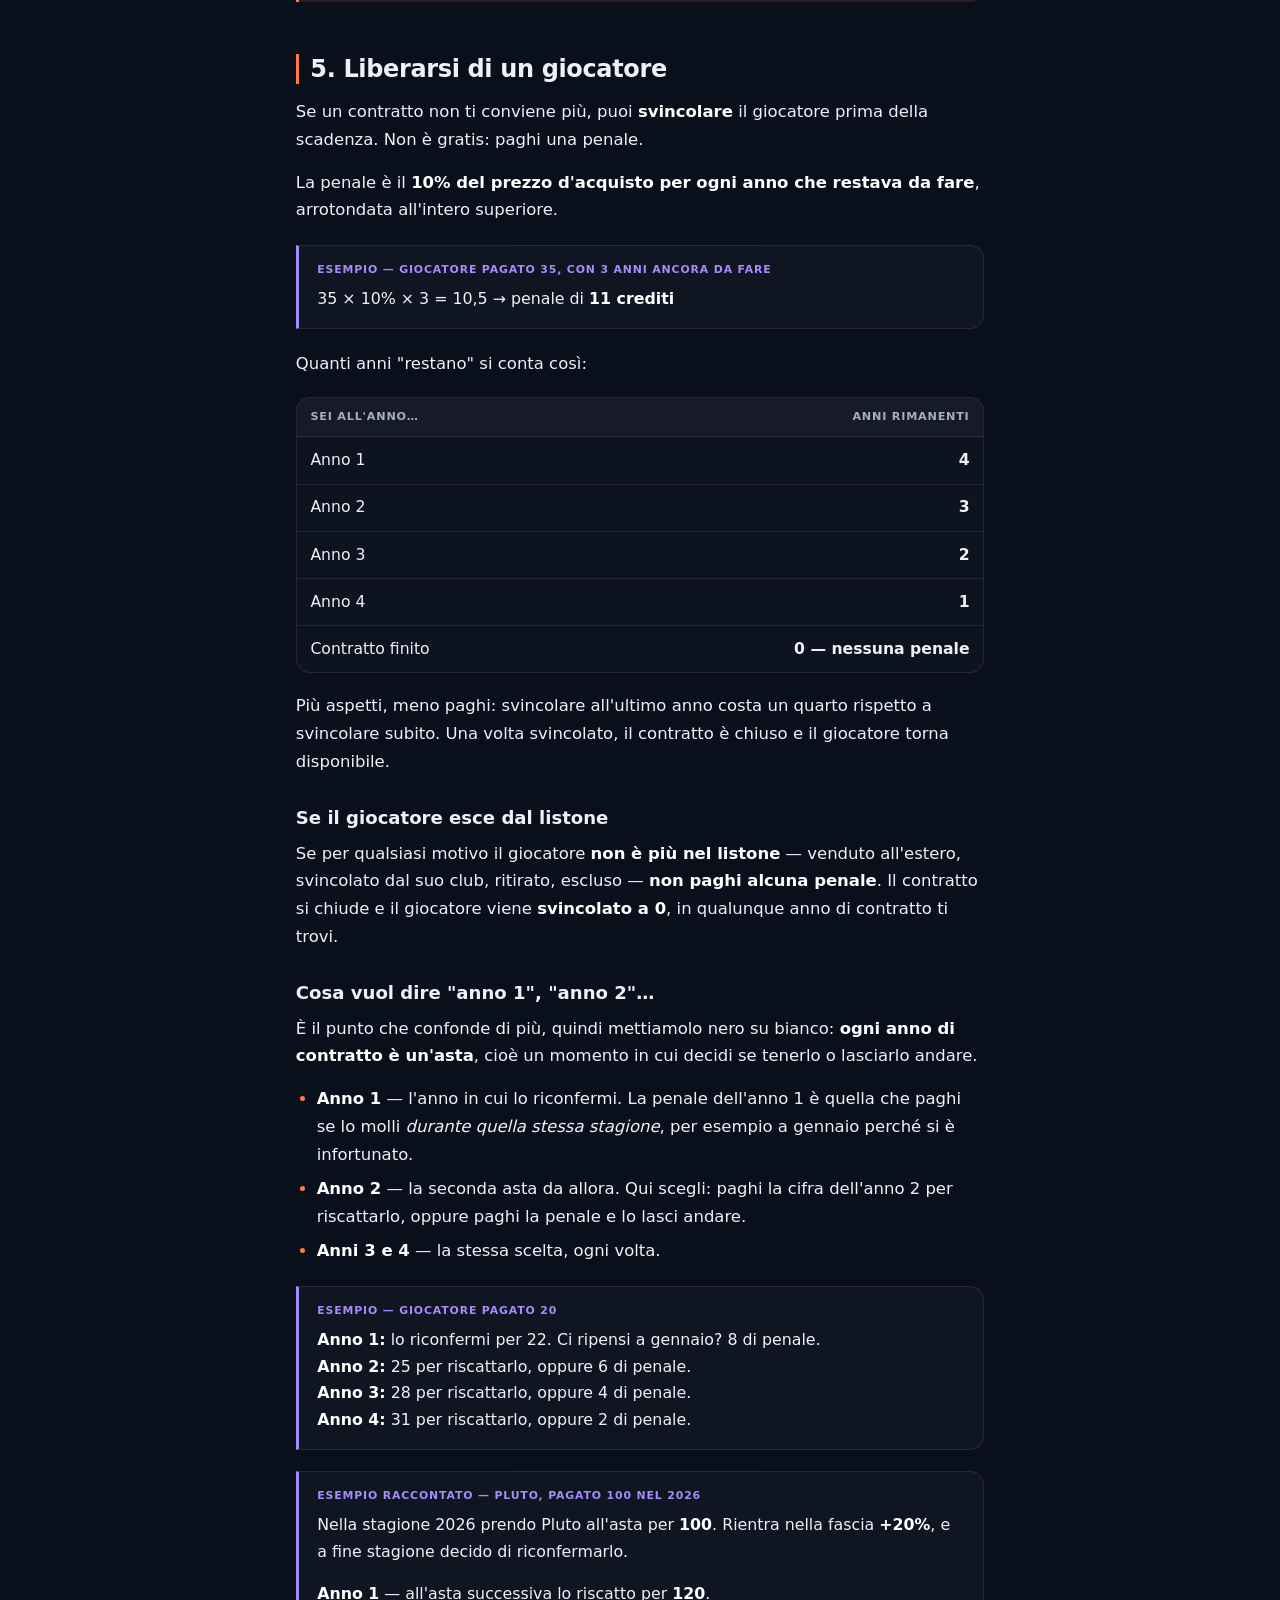
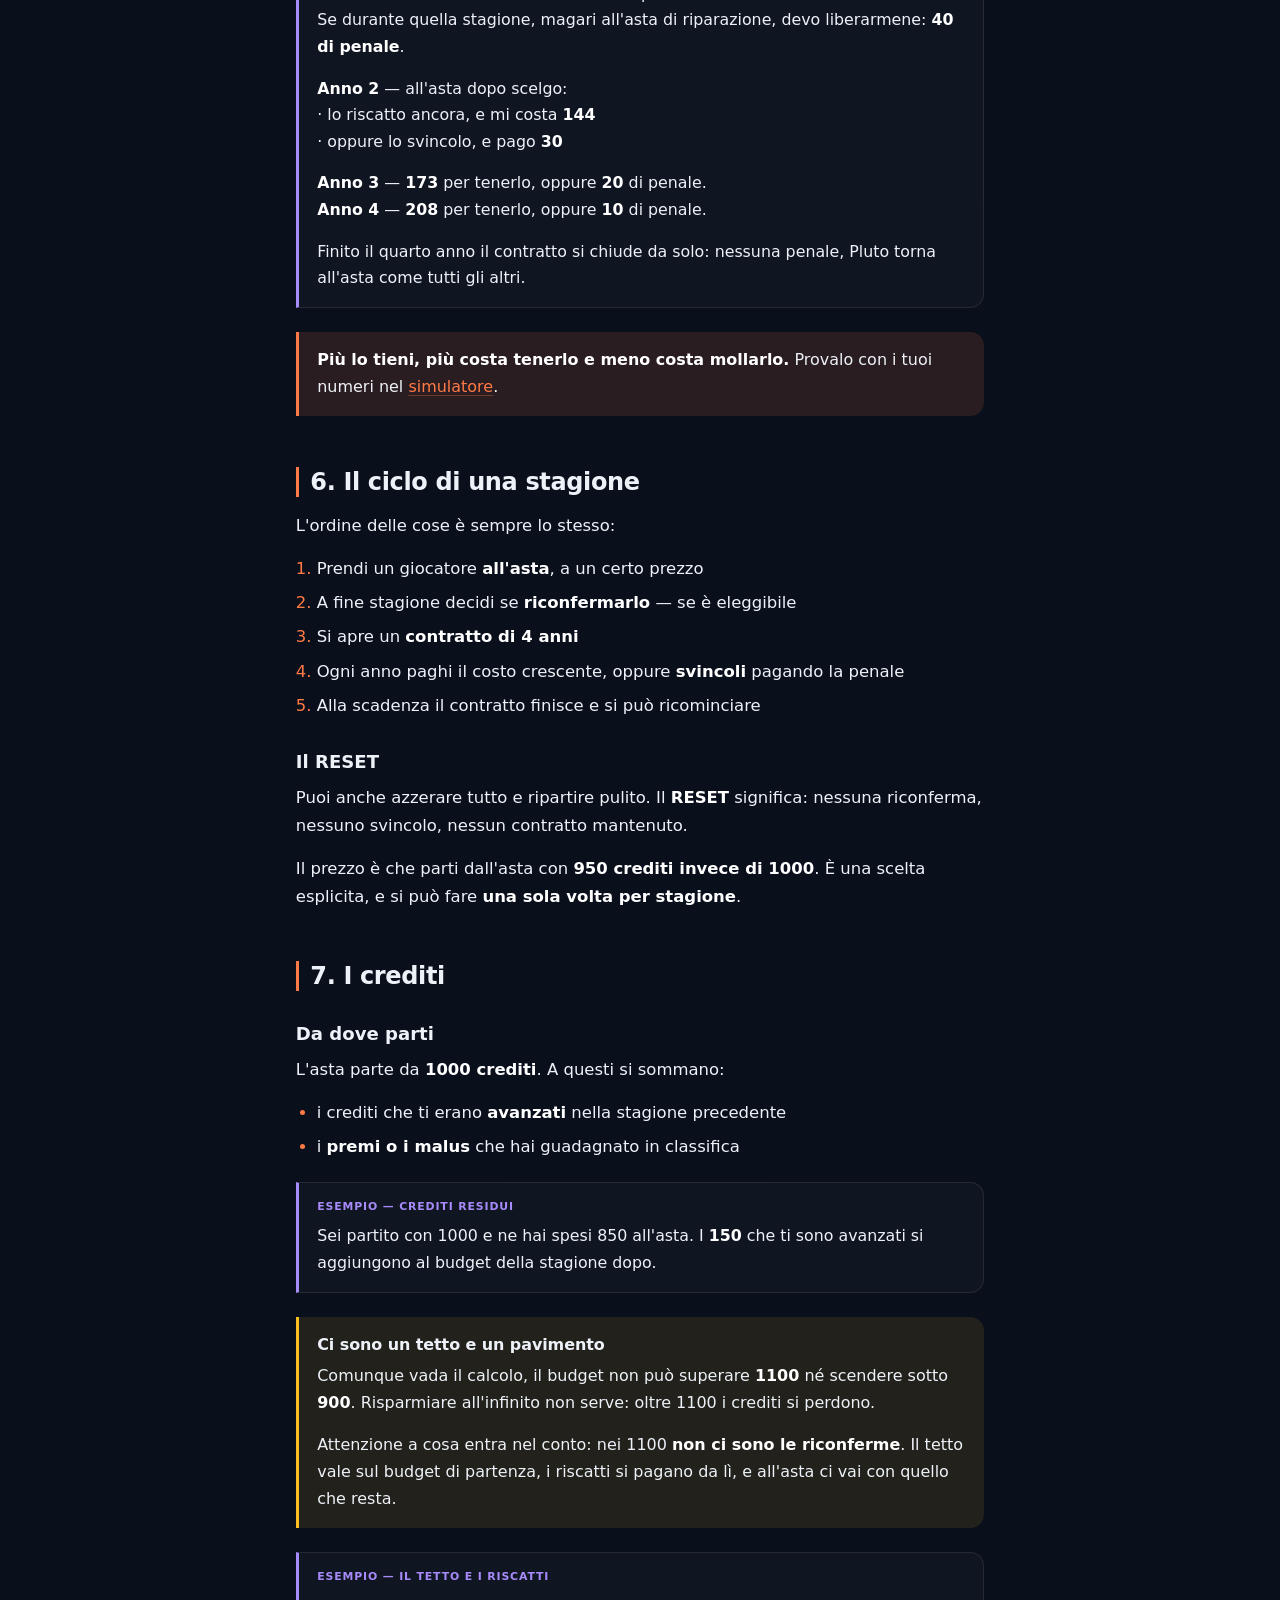
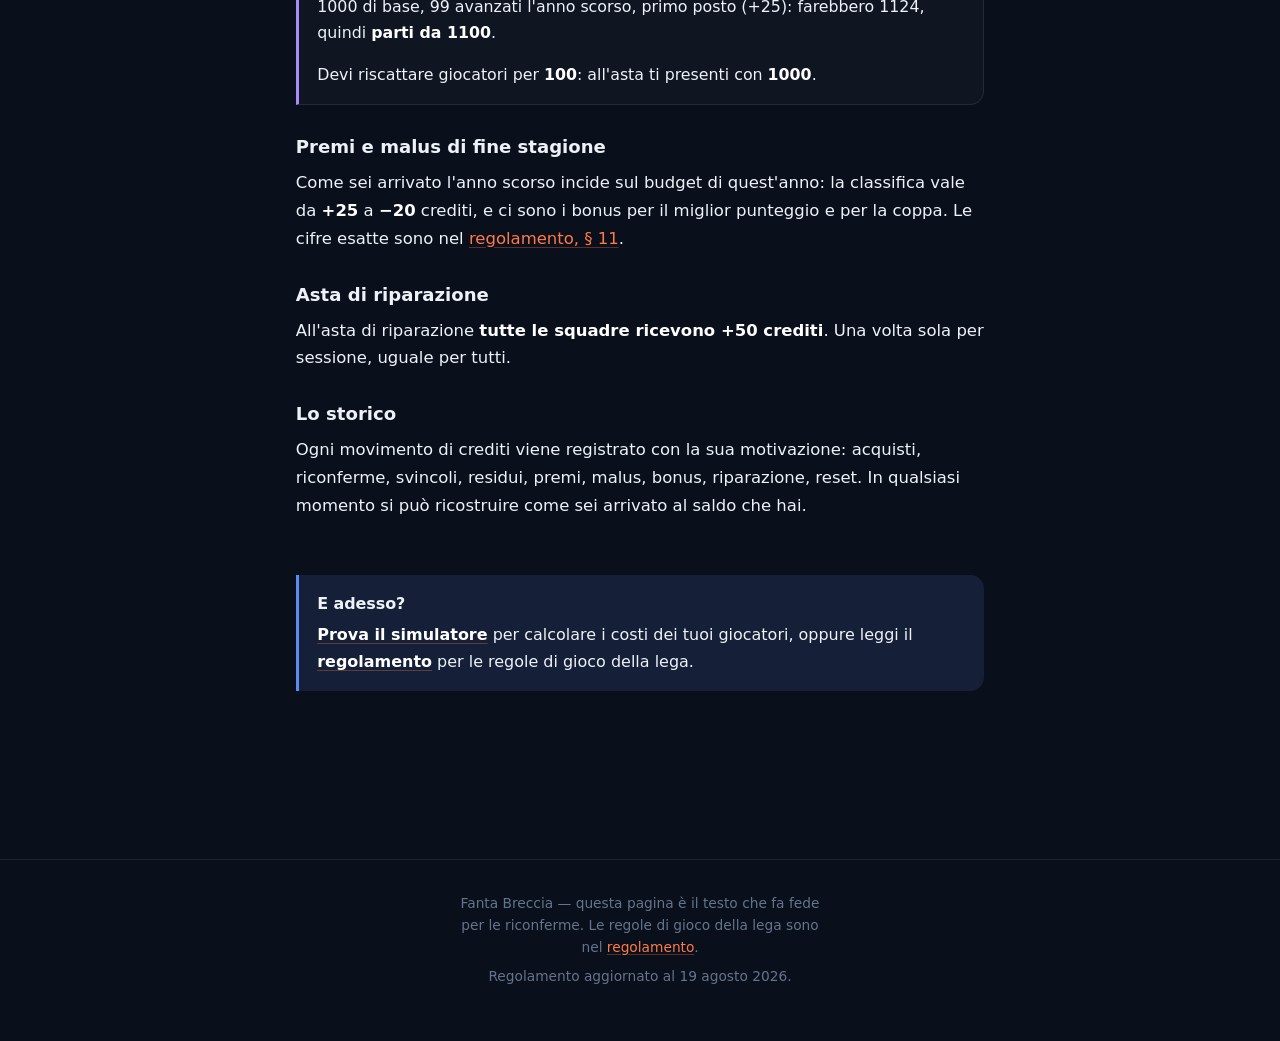
==== commit 696b108b: "Gli acquisti di gennaio contano con il prezzo raddoppiato Base di calcolo doppia per fascia, riconfe" ====
--- a/index.html
+++ b/index.html
@@ -37,6 +37,7 @@
       <li>Ogni anno scegli: <strong>riscattarlo</strong> pagando la cifra dell'anno, oppure lasciarlo andare pagando la penale.</li>
       <li>Penale = <strong>10% del prezzo d'asta × anni rimanenti</strong>. All'ultimo anno costa un quarto rispetto al primo.</li>
       <li>Puoi riconfermare <strong>max 3 di fascia A</strong>, <strong>A+B insieme max 6</strong>, gli under-21 (C) illimitati e fuori conteggio.</li>
+      <li>Chi è stato preso a <strong>gennaio</strong> conta con il <strong>prezzo raddoppiato</strong>: pagato 120 a gennaio, la base è 240.</li>
       <li>Se lo <strong>scambi</strong>, il contratto va con lui: chi lo prende eredita prezzo, fascia e anno raggiunto.</li>
       <li>Se il giocatore <strong>esce dal listone</strong> (venduto all'estero, svincolato dal club, ritirato, per qualsiasi motivo) <strong>nessuna penale</strong>: il contratto si chiude e il giocatore è svincolato a <strong>0</strong>.</li>
     </ul>
@@ -126,6 +127,15 @@
 
   <p>La fascia si decide una volta sola, sul prezzo d'asta, e <strong>non cambia più</strong>: se un giocatore pagato 45 arriva negli anni a costare 60, continua a crescere del 10%, non del 15%.</p>
 
+  <h3 id="gennaio">I giocatori presi a gennaio</h3>
+
+  <p>Chi è stato comprato all'<strong>asta di riparazione di gennaio</strong> ha come base di calcolo il <strong>prezzo raddoppiato</strong>. Vale per tutto: fascia di appartenenza, costo di riconferma e penale di svincolo.</p>
+
+  <div class="esempio">
+    <span class="esempio-label">Esempio — Pippo, preso a 120 a gennaio</span>
+    <p>La base non è 120 ma <strong>240</strong>. Nel <a href="simulatore.html">simulatore</a> devi scrivere <strong>240</strong>, non 120.</p>
+  </div>
+
   <div class="callout warn">
     <p>Le soglie sono nette. Un giocatore pagato <strong>49</strong> cresce del 10%, uno pagato <strong>50</strong> cresce del 15%. Un credito in più all'asta può costarti parecchio nei quattro anni successivi.</p>
   </div>
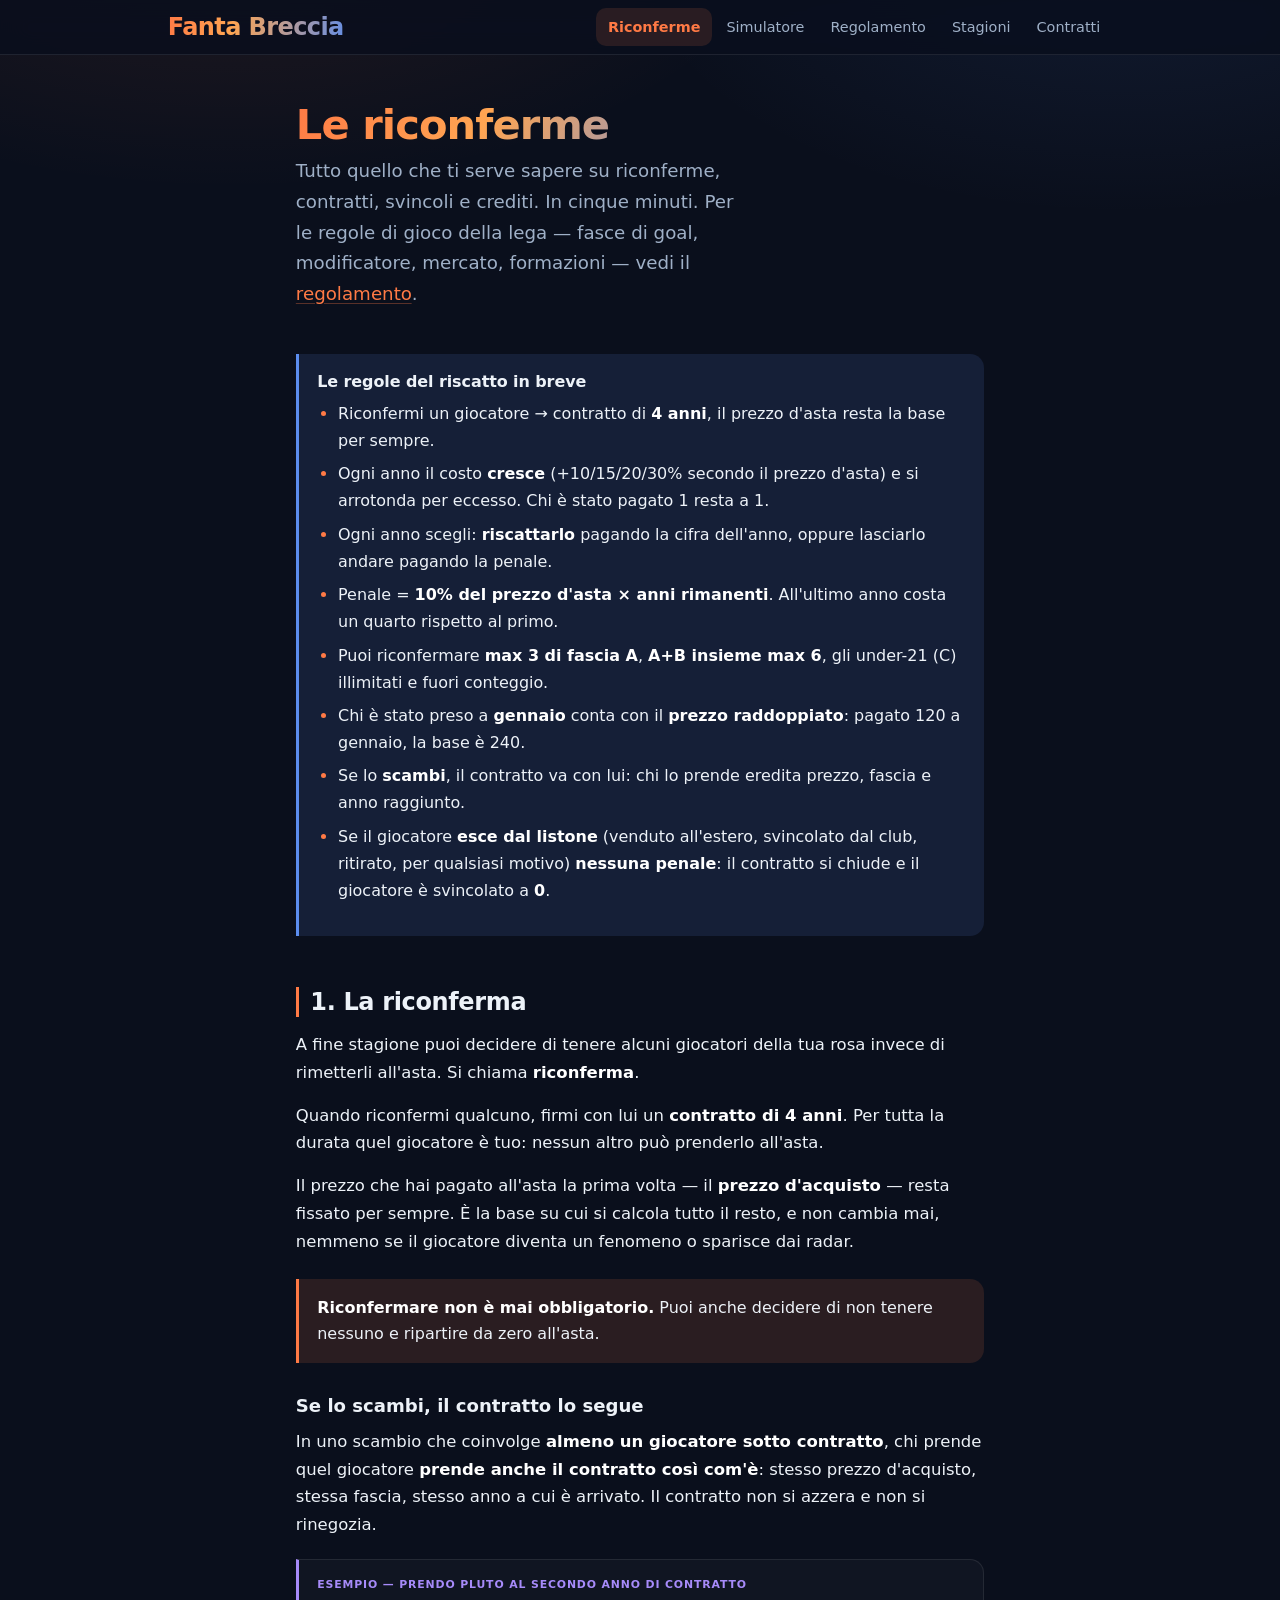
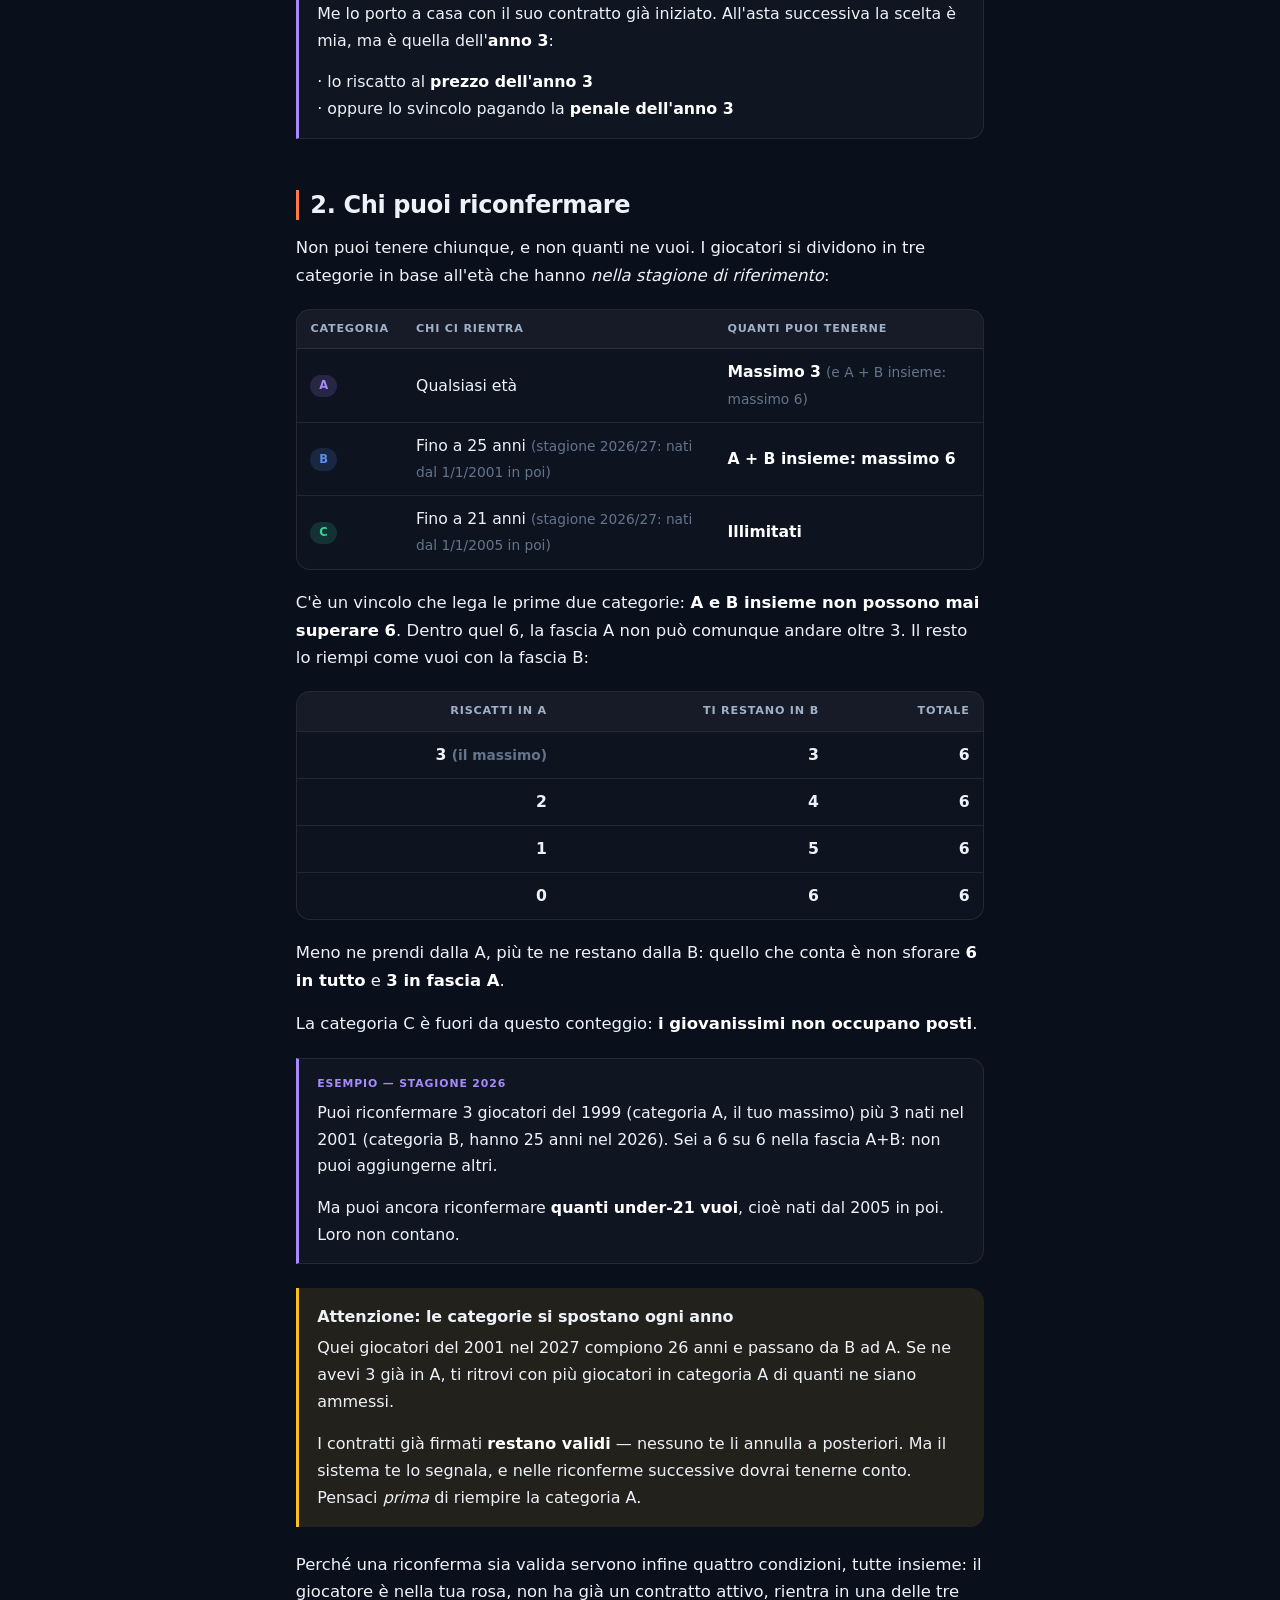
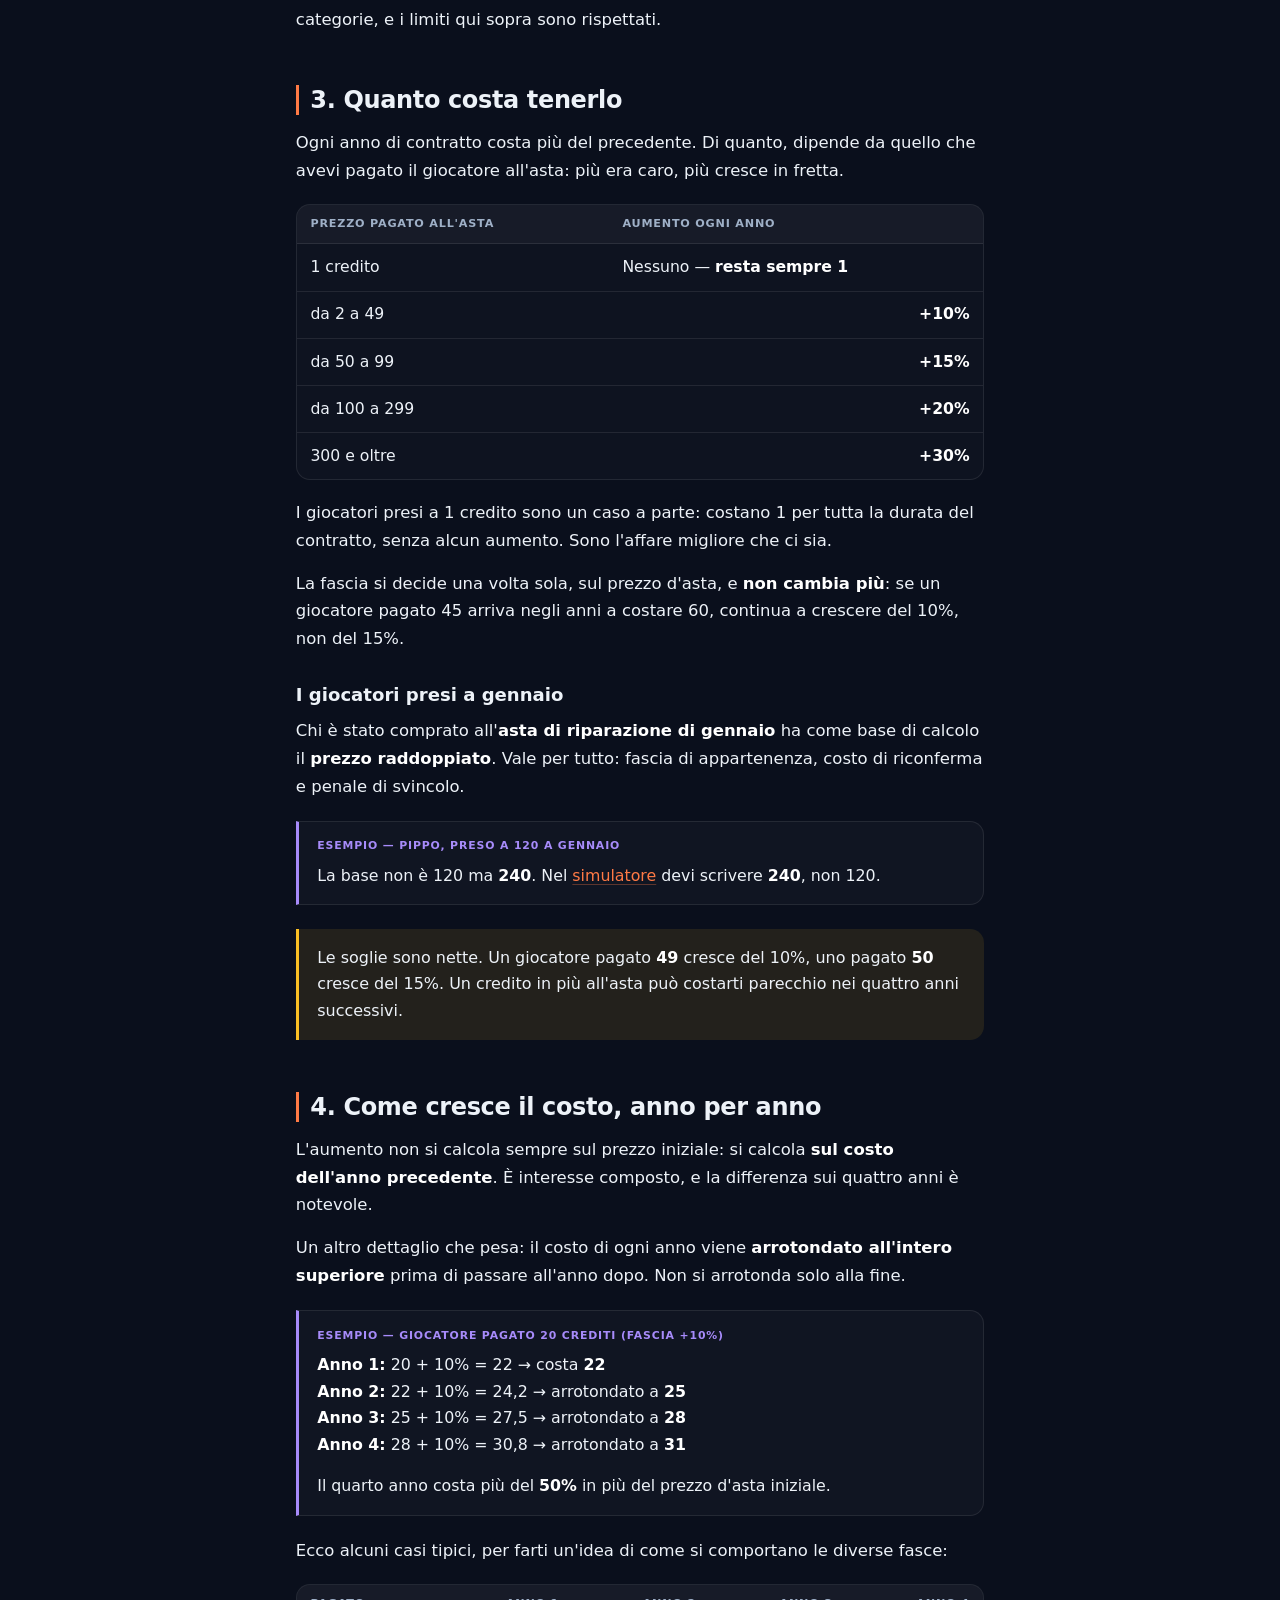
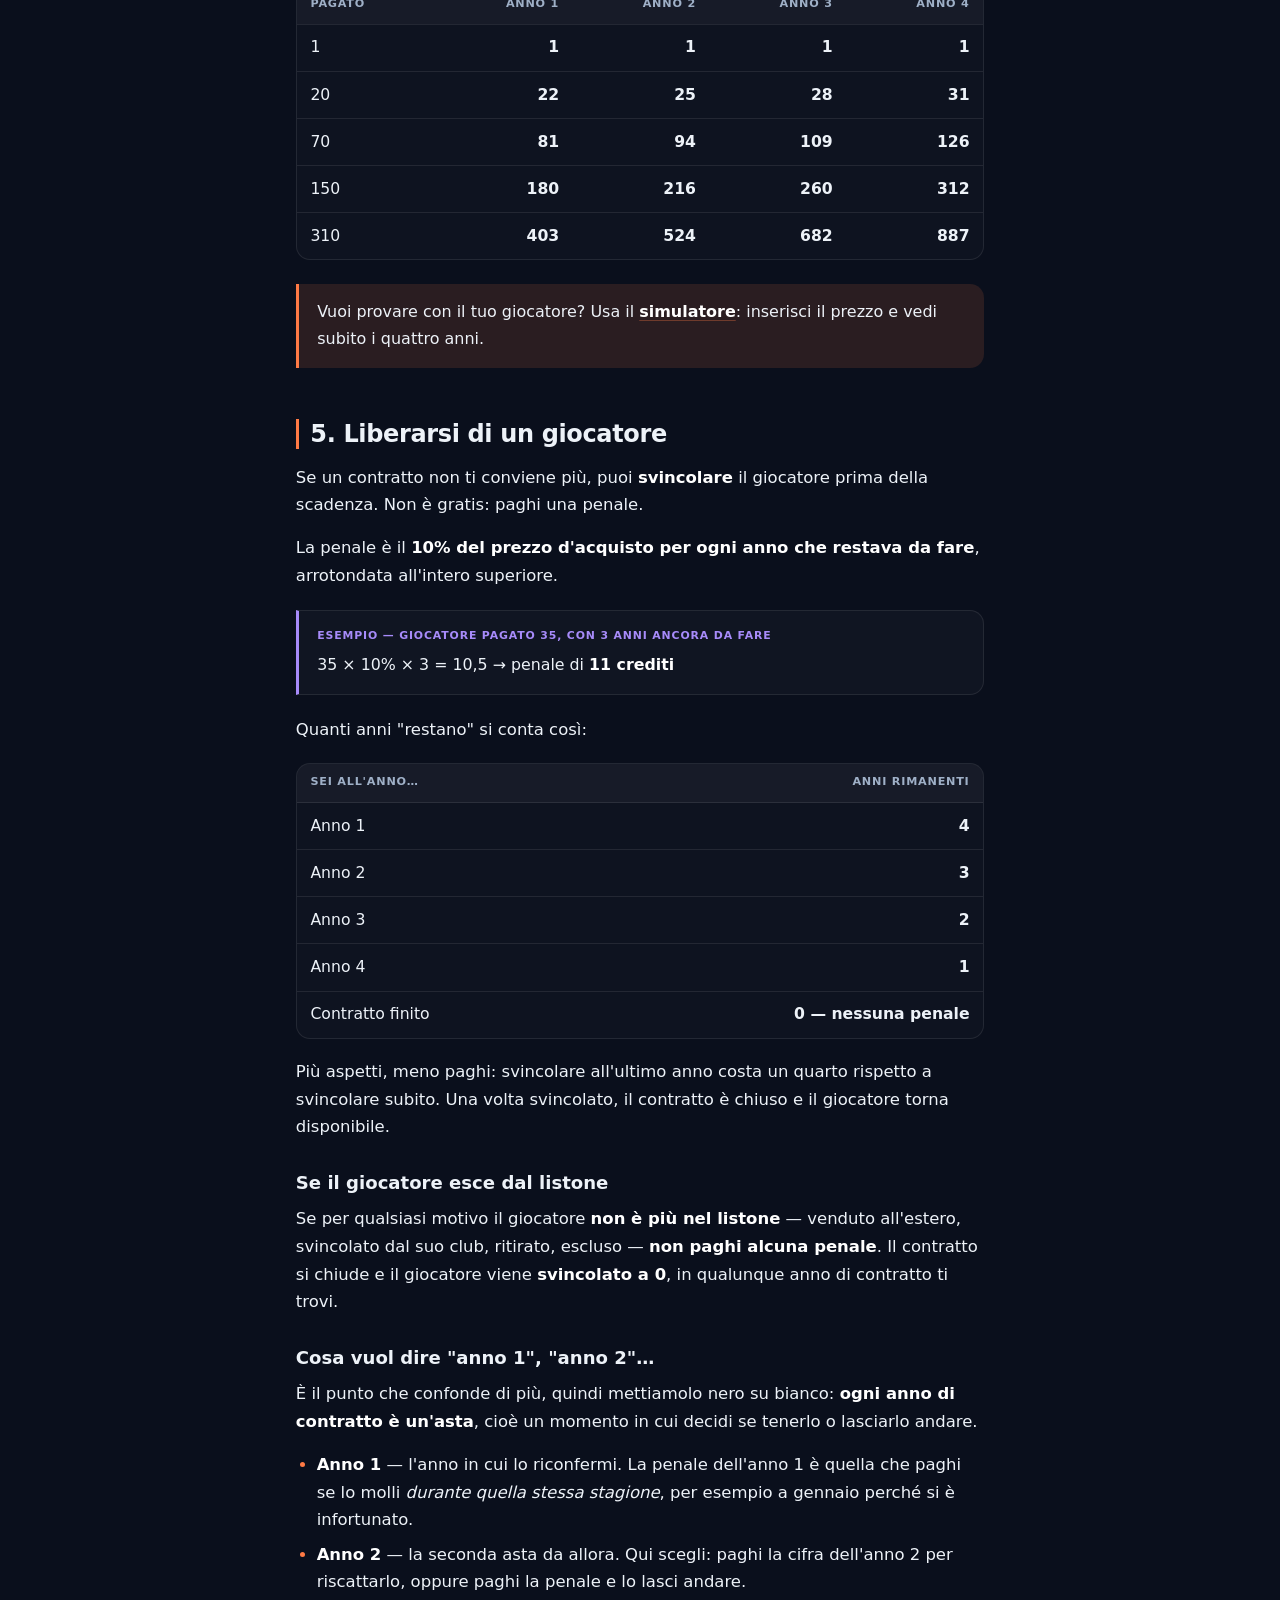
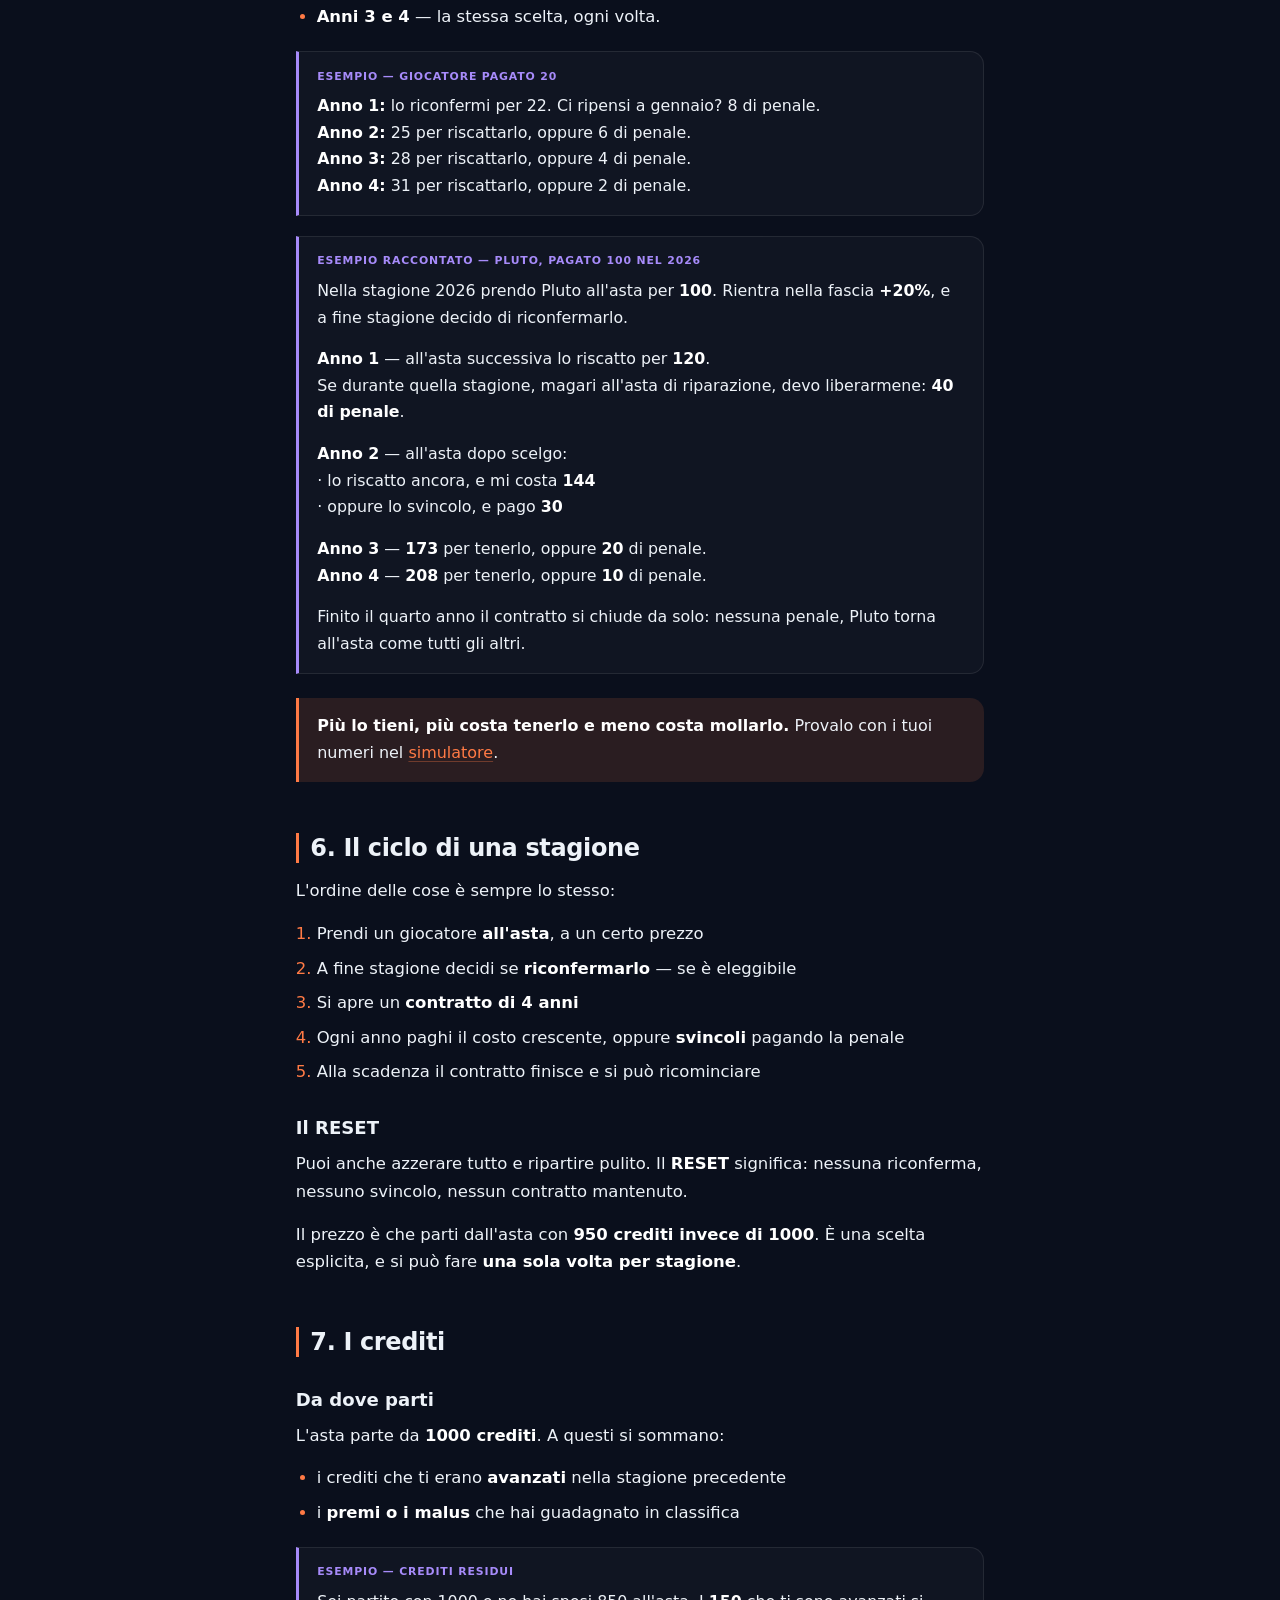
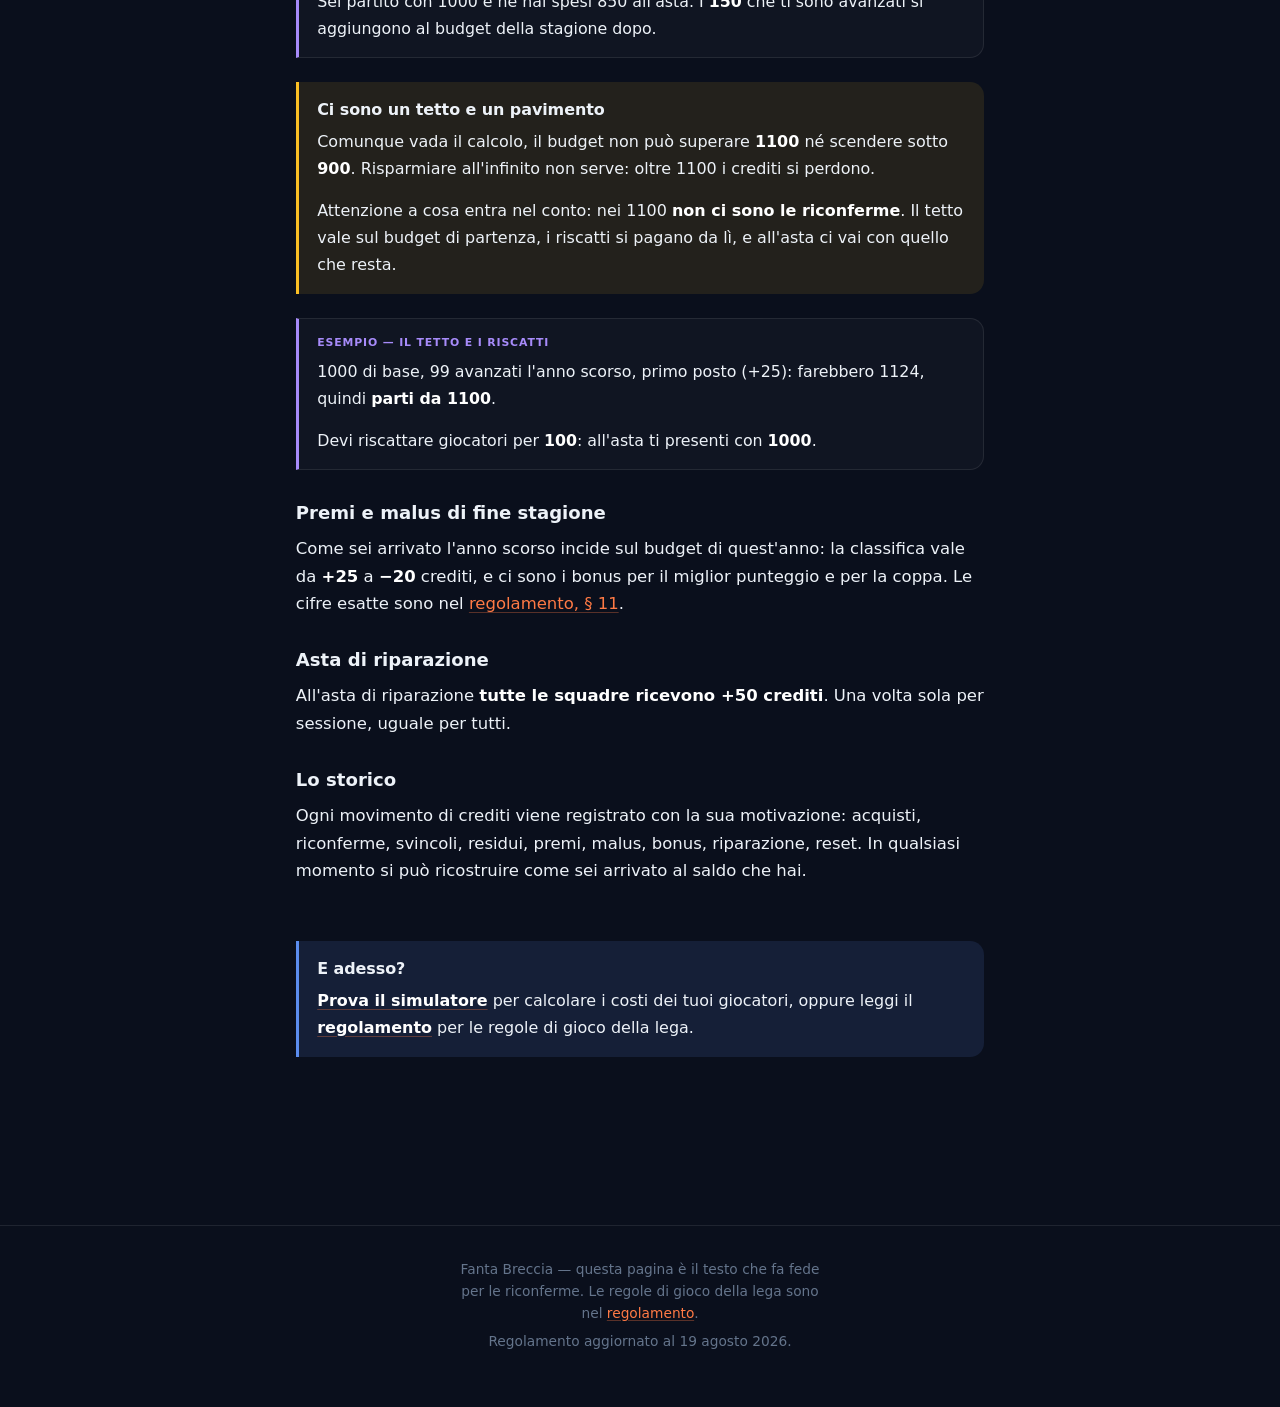
==== commit a3e00a0f: "Riconferme: il limite A+B spiegato caso per caso Co-Authored-By: Claude Opus 5 <noreply@anthropic.co" ====
--- a/index.html
+++ b/index.html
@@ -87,7 +87,25 @@
     </table>
   </div>
 
-  <p>C'è però un vincolo che lega le prime due categorie: <strong>A e B insieme non possono mai superare 6</strong>. La categoria C è fuori da questo conteggio: i giovanissimi non ti occupano posti.</p>
+  <p>C'è un vincolo che lega le prime due categorie: <strong>A e B insieme non possono mai superare 6</strong>. Dentro quel 6, la fascia A non può comunque andare oltre 3. Il resto lo riempi come vuoi con la fascia B:</p>
+
+  <div class="table-wrap">
+    <table>
+      <thead>
+        <tr><th class="num">Riscatti in A</th><th class="num">Ti restano in B</th><th class="num">Totale</th></tr>
+      </thead>
+      <tbody>
+        <tr><td class="num">3 <span class="muted">(il massimo)</span></td><td class="num">3</td><td class="num">6</td></tr>
+        <tr><td class="num">2</td><td class="num">4</td><td class="num">6</td></tr>
+        <tr><td class="num">1</td><td class="num">5</td><td class="num">6</td></tr>
+        <tr><td class="num">0</td><td class="num">6</td><td class="num">6</td></tr>
+      </tbody>
+    </table>
+  </div>
+
+  <p>Meno ne prendi dalla A, più te ne restano dalla B: quello che conta è non sforare <strong>6 in tutto</strong> e <strong>3 in fascia A</strong>.</p>
+
+  <p>La categoria C è fuori da questo conteggio: <strong>i giovanissimi non occupano posti</strong>.</p>
 
   <div class="esempio">
     <span class="esempio-label">Esempio — stagione <span data-anno="stagione">2026</span></span>
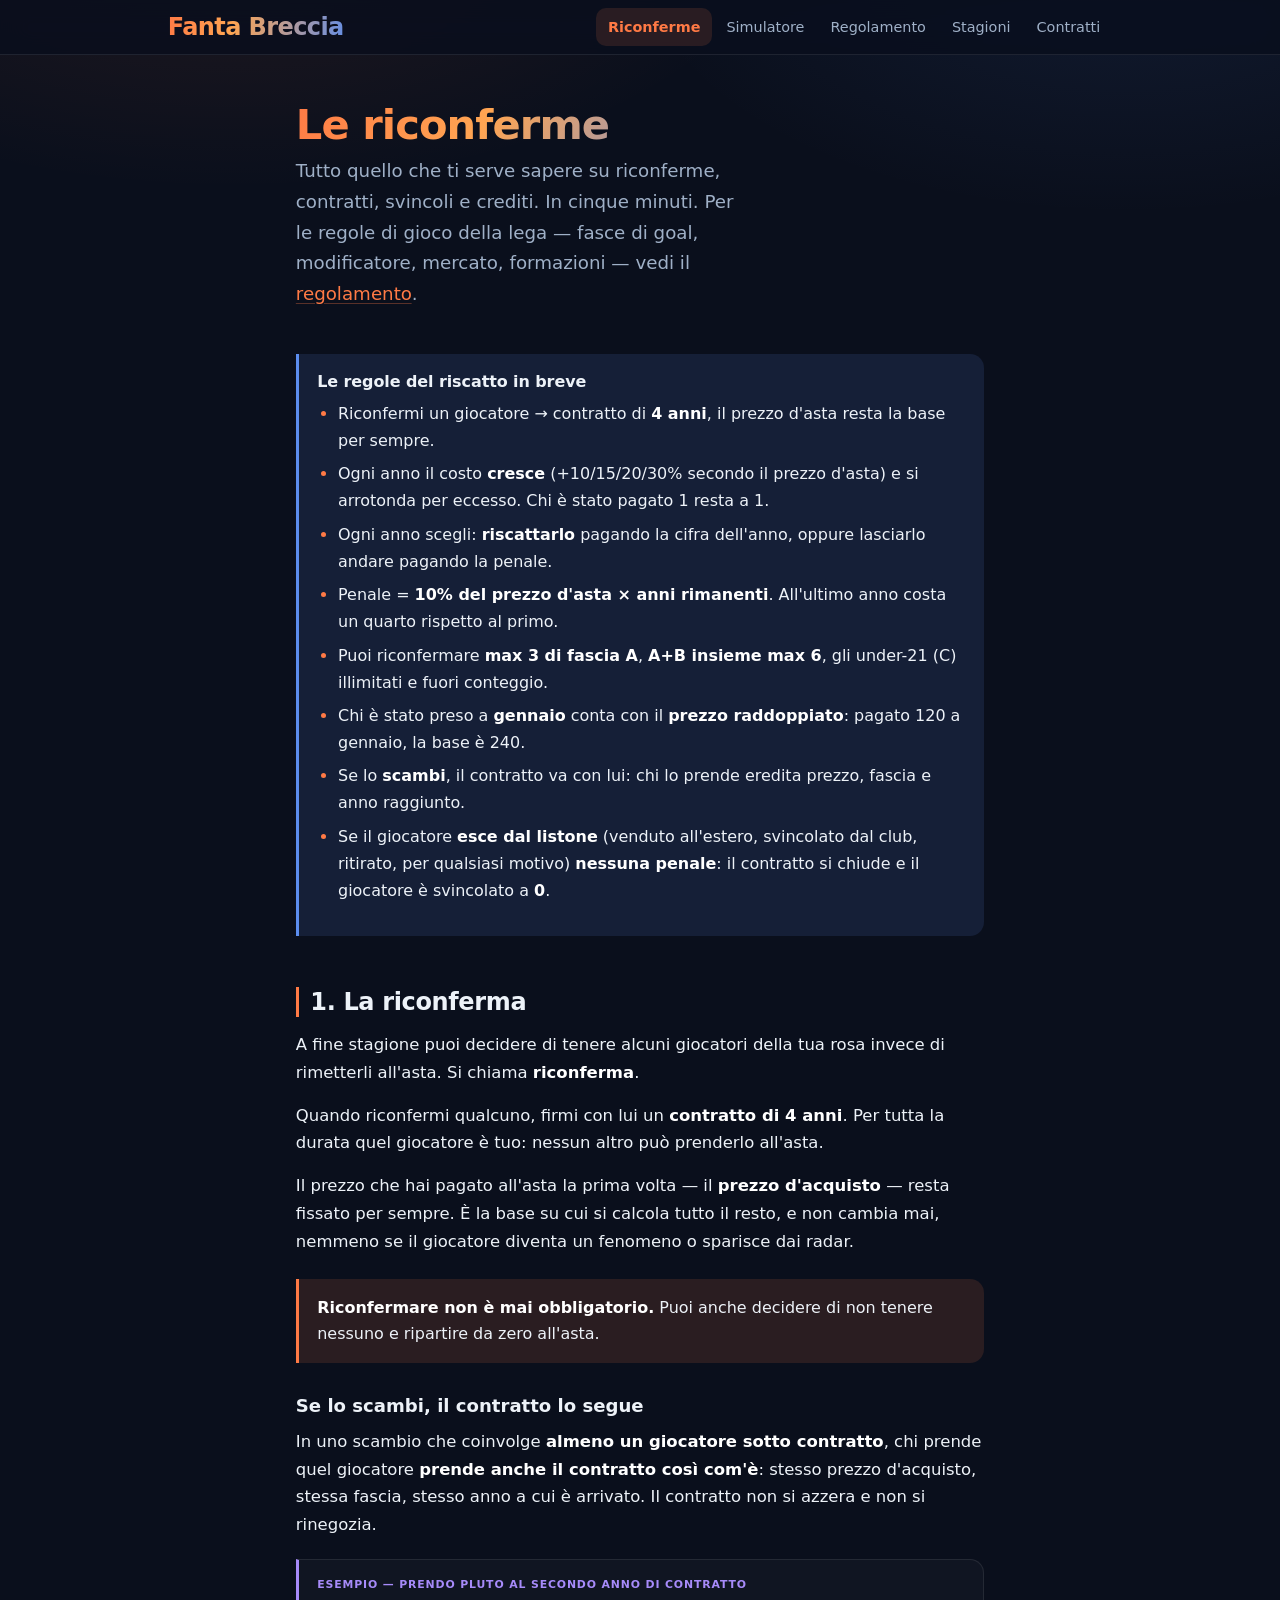
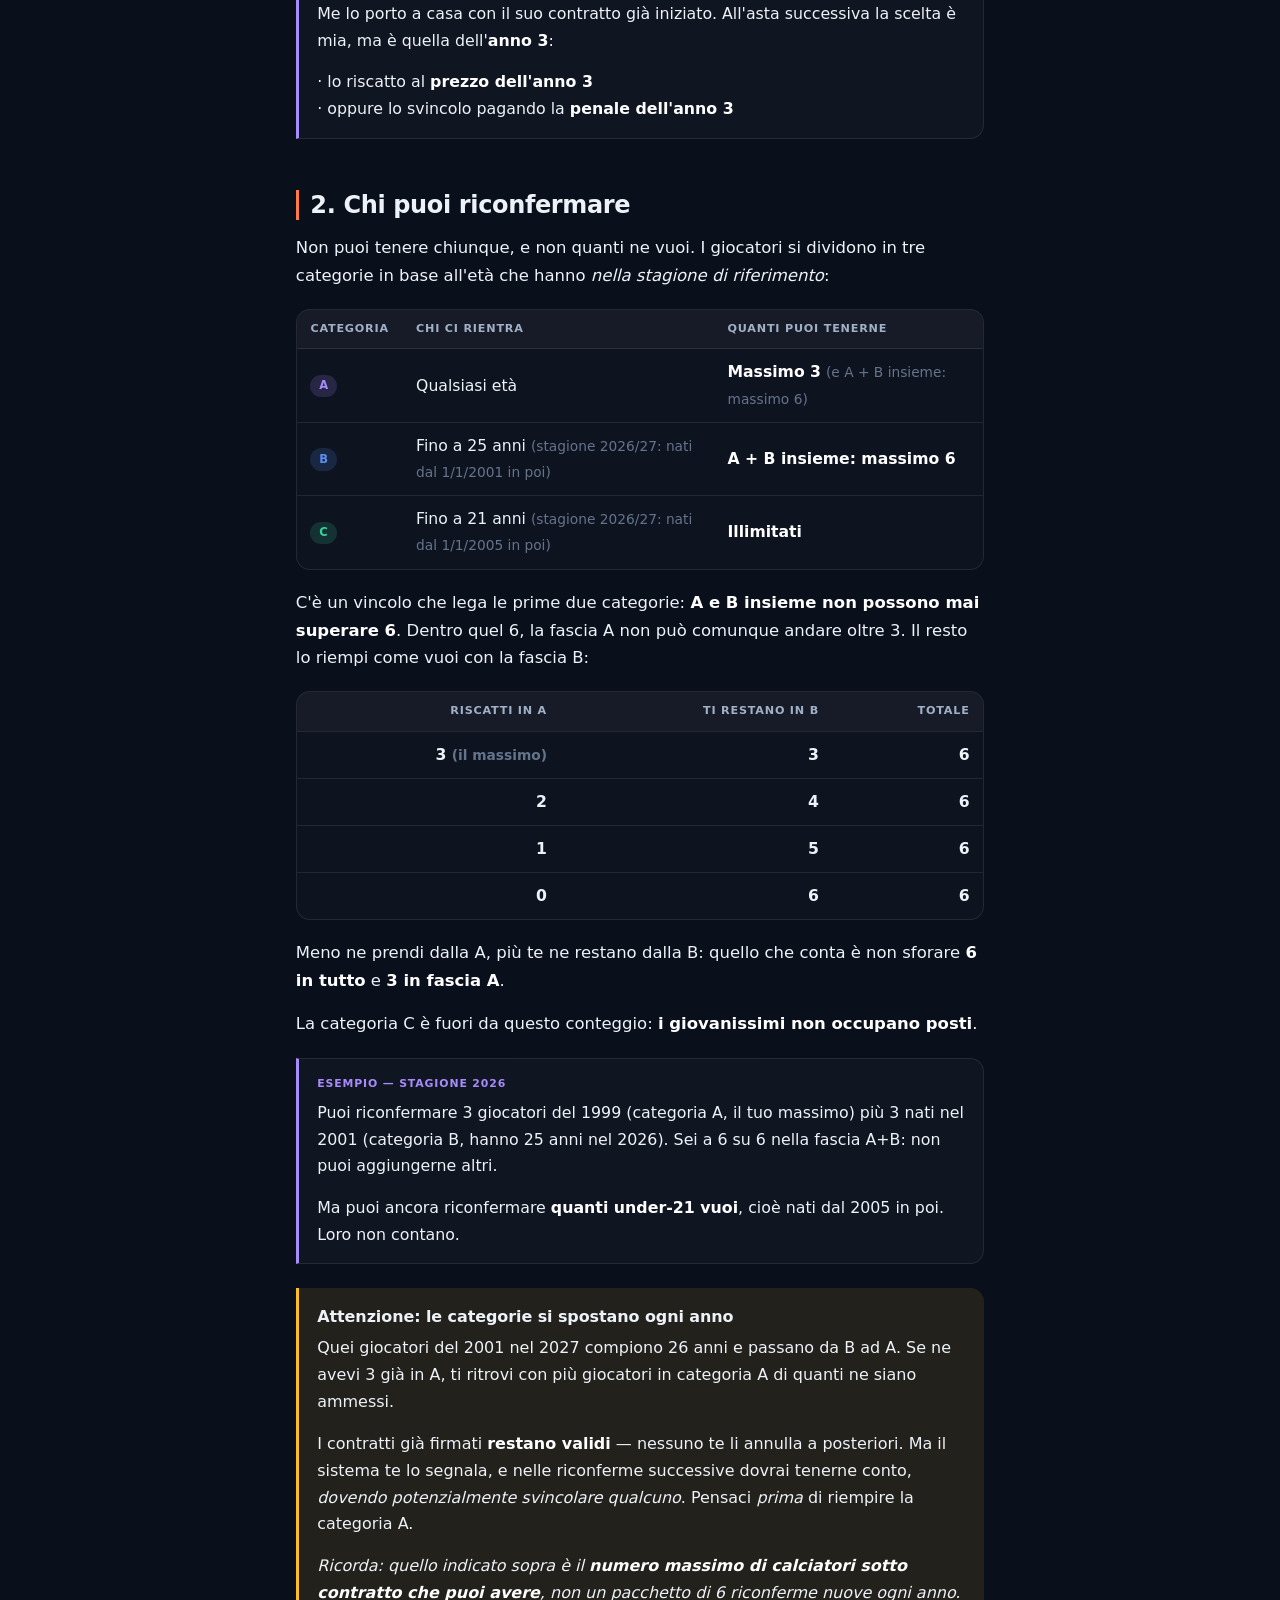
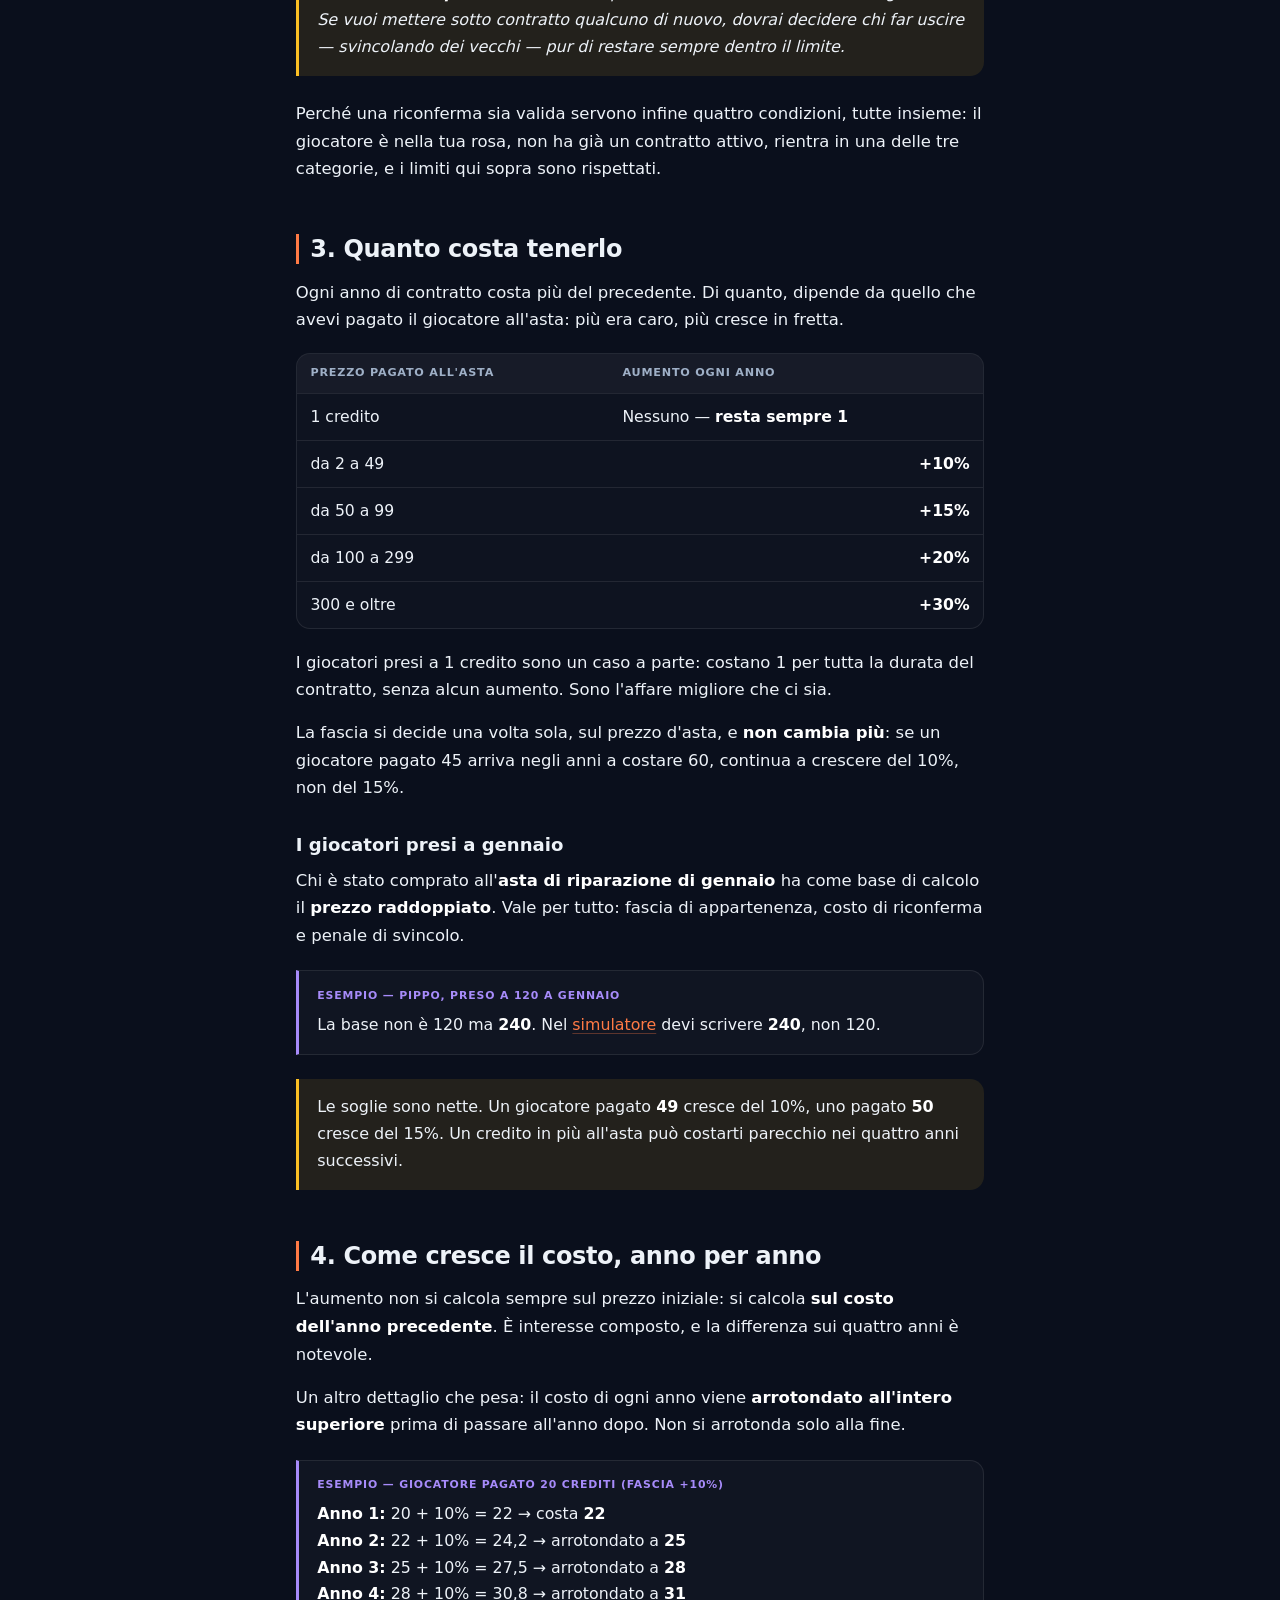
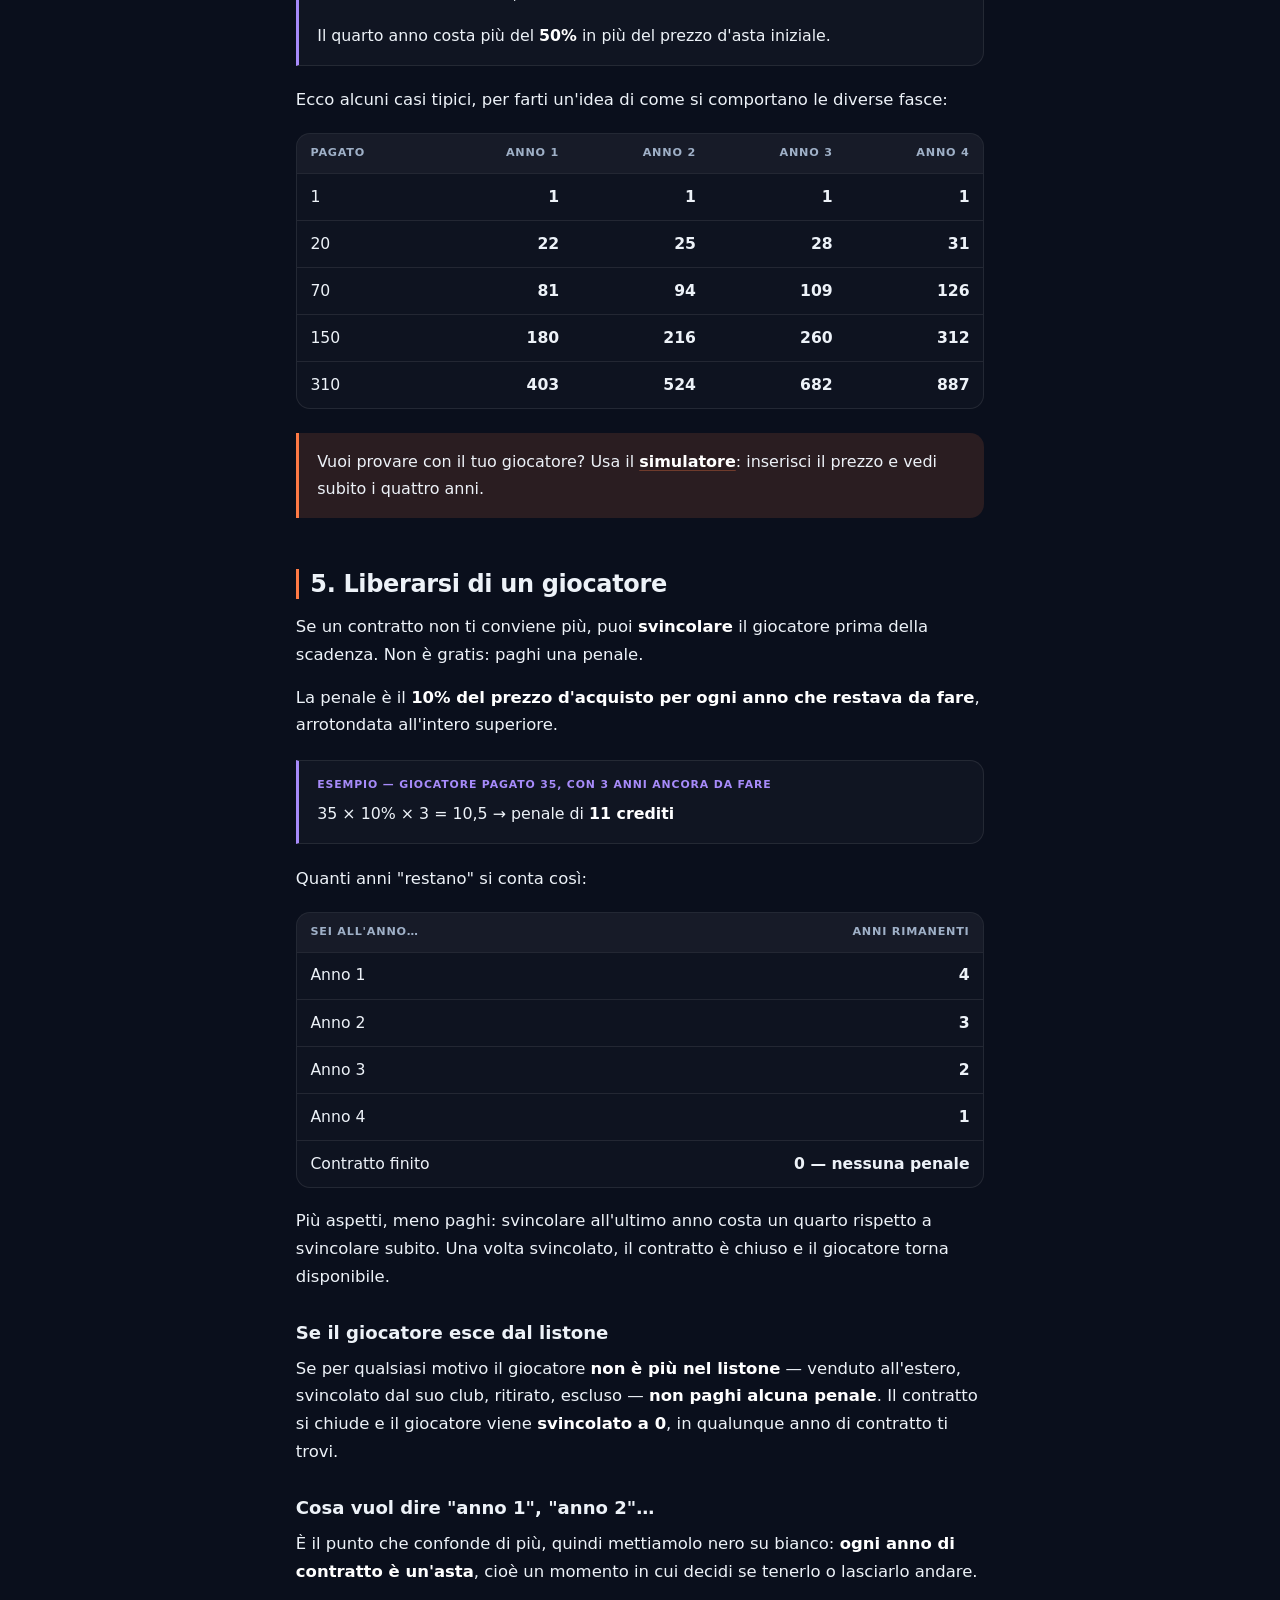
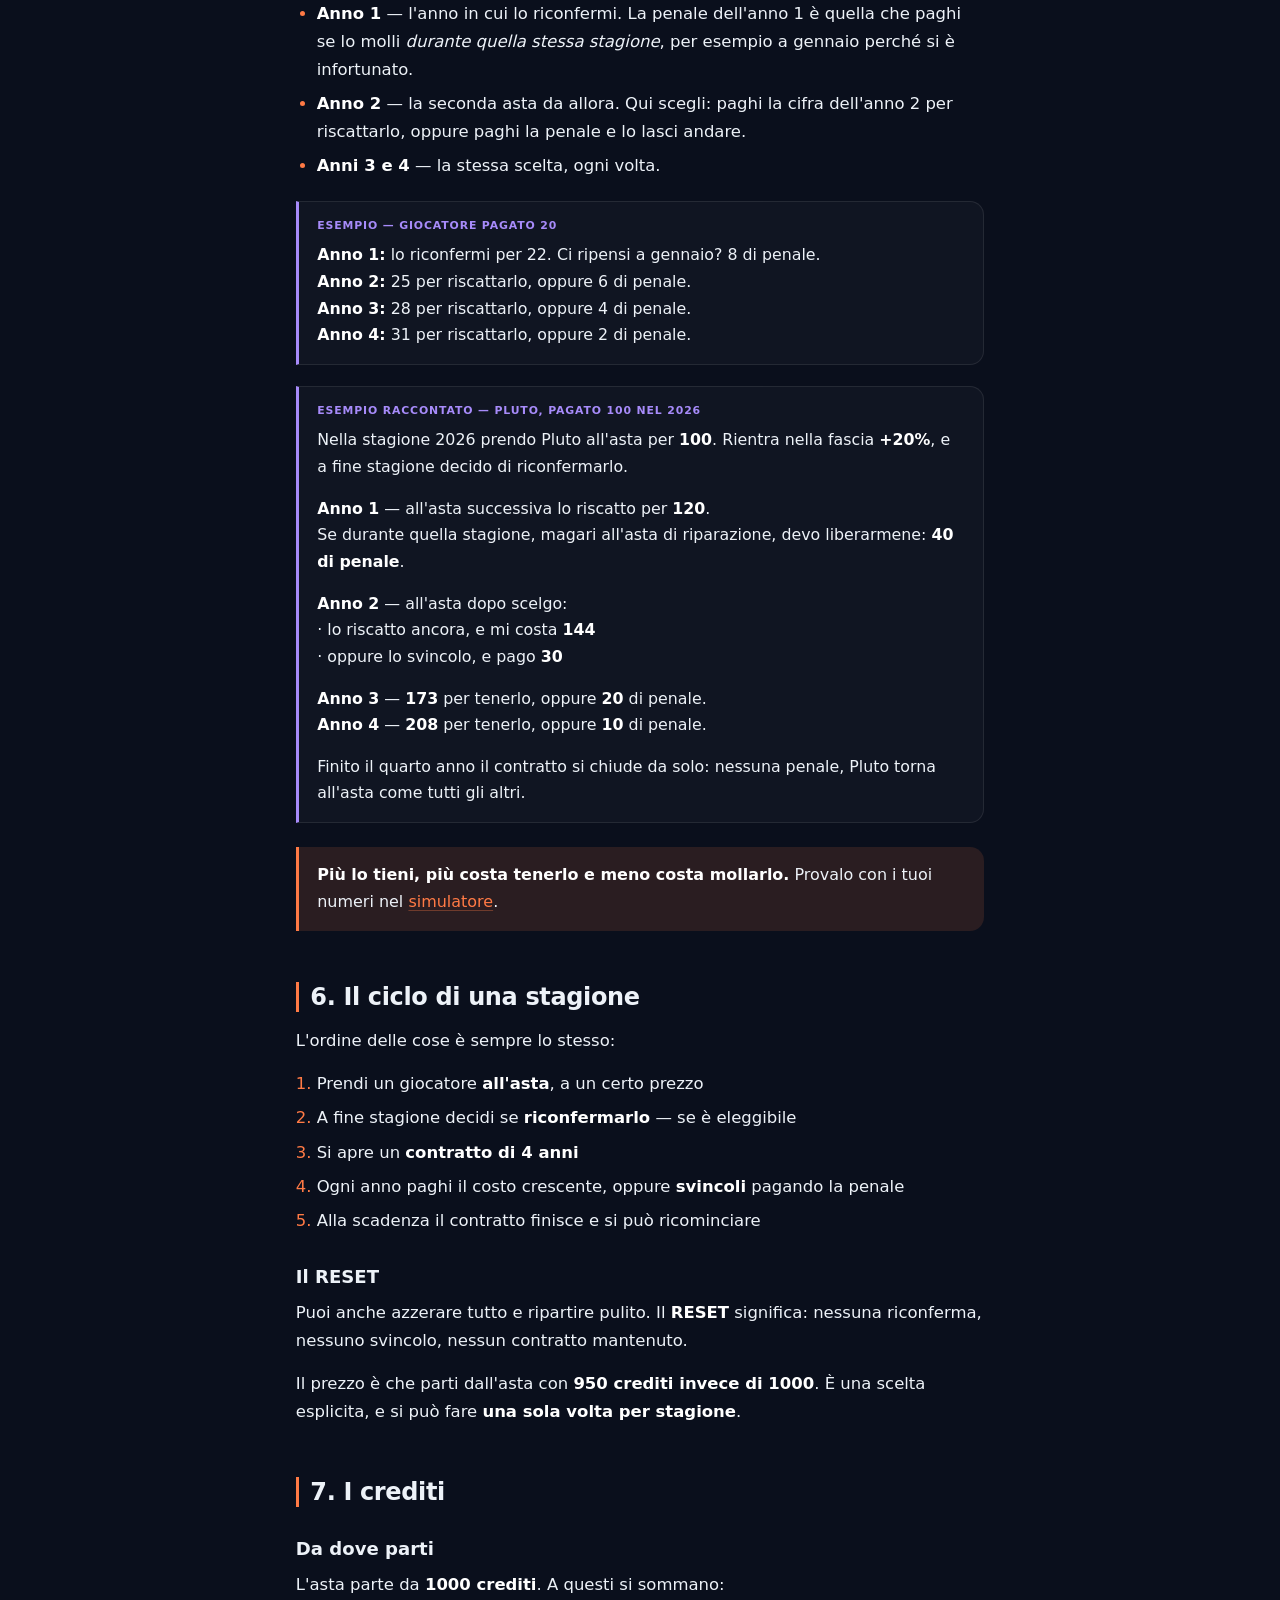
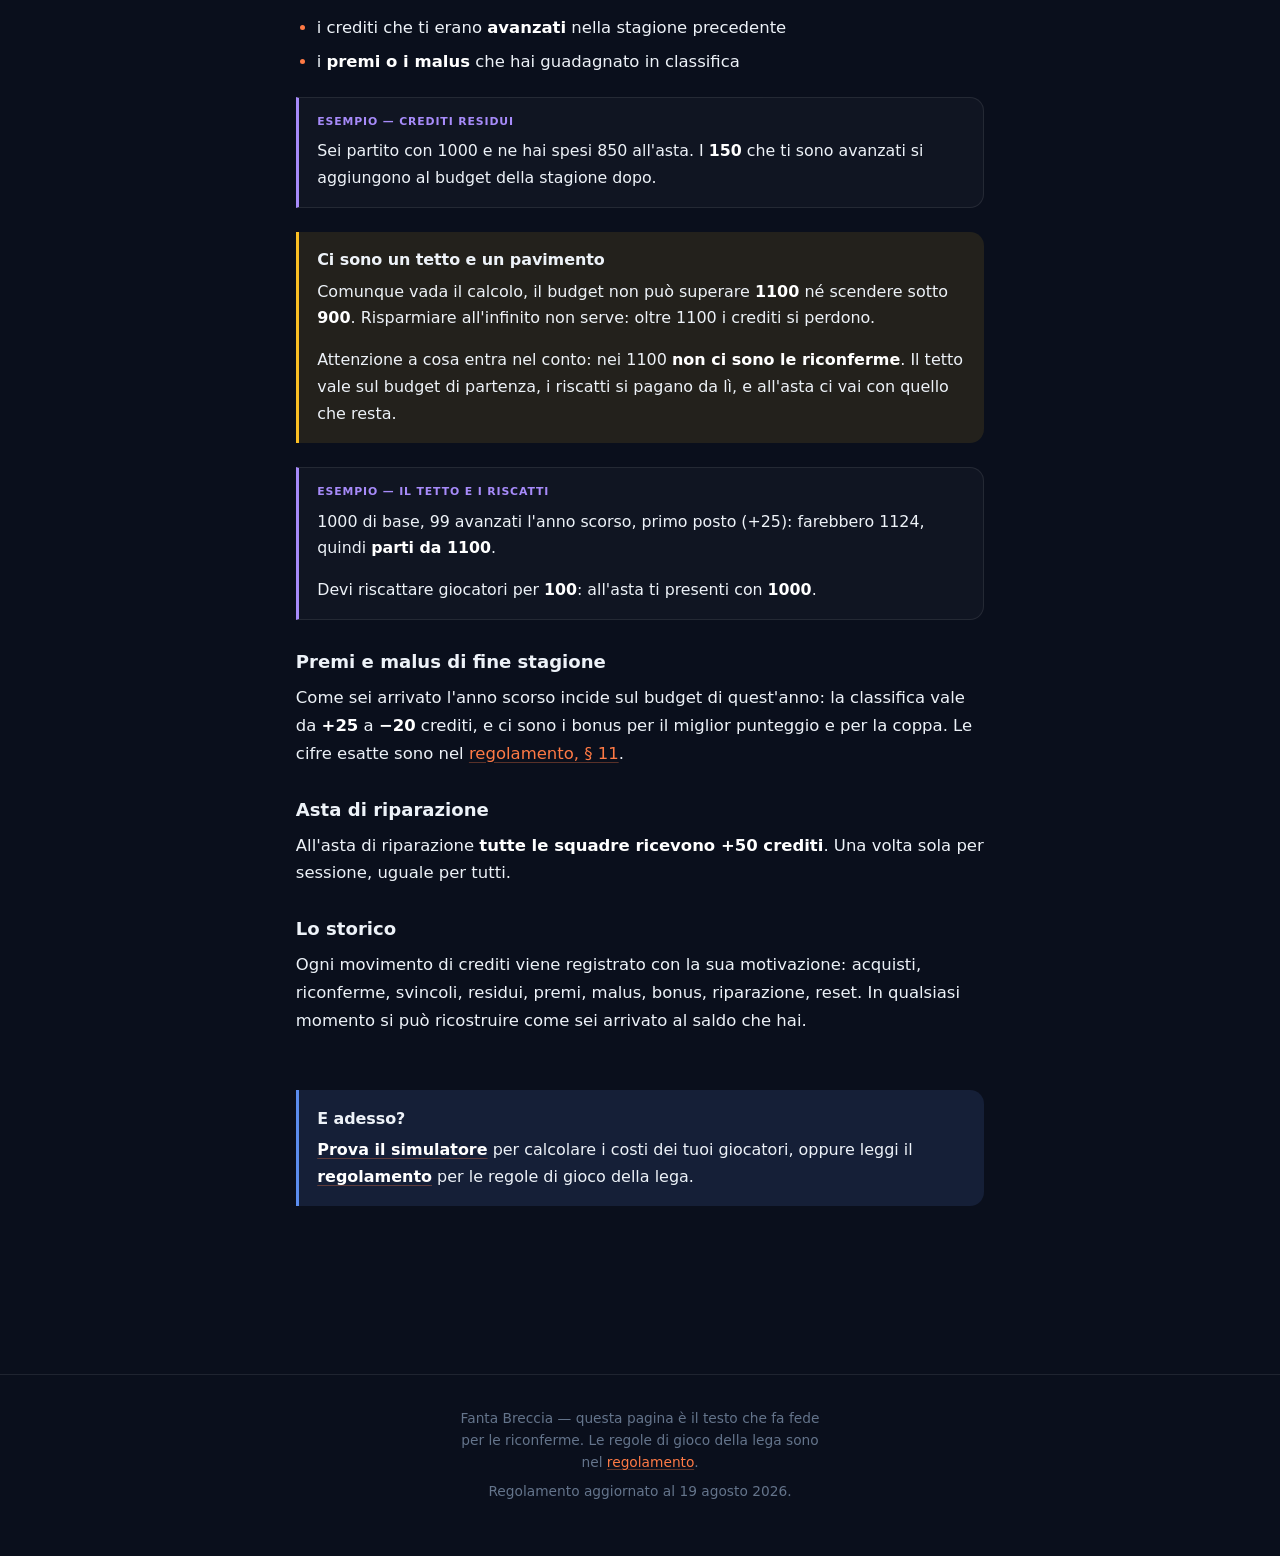
==== commit 896a6b50: "Riconferme: il limite e sui contratti attivi, non sulle nuove riconferme Co-Authored-By: Claude Opus" ====
--- a/index.html
+++ b/index.html
@@ -116,7 +116,8 @@
   <div class="callout warn">
     <span class="callout-title">Attenzione: le categorie si spostano ogni anno</span>
     <p>Quei giocatori del <span data-anno="natoB">2001</span> nel <span data-anno="prossima">2027</span> compiono 26 anni e passano da B ad A. Se ne avevi 3 già in A, ti ritrovi con più giocatori in categoria A di quanti ne siano ammessi.</p>
-    <p>I contratti già firmati <strong>restano validi</strong> — nessuno te li annulla a posteriori. Ma il sistema te lo segnala, e nelle riconferme successive dovrai tenerne conto. Pensaci <em>prima</em> di riempire la categoria A.</p>
+    <p>I contratti già firmati <strong>restano validi</strong> — nessuno te li annulla a posteriori. Ma il sistema te lo segnala, e nelle riconferme successive dovrai tenerne conto, <em>dovendo potenzialmente svincolare qualcuno</em>. Pensaci <em>prima</em> di riempire la categoria A.</p>
+    <p><em>Ricorda: quello indicato sopra è il <strong>numero massimo di calciatori sotto contratto che puoi avere</strong>, non un pacchetto di 6 riconferme nuove ogni anno. Se vuoi mettere sotto contratto qualcuno di nuovo, dovrai decidere chi far uscire — svincolando dei vecchi — pur di restare sempre dentro il limite.</em></p>
   </div>
 
   <p>Perché una riconferma sia valida servono infine quattro condizioni, tutte insieme: il giocatore è nella tua rosa, non ha già un contratto attivo, rientra in una delle tre categorie, e i limiti qui sopra sono rispettati.</p>
